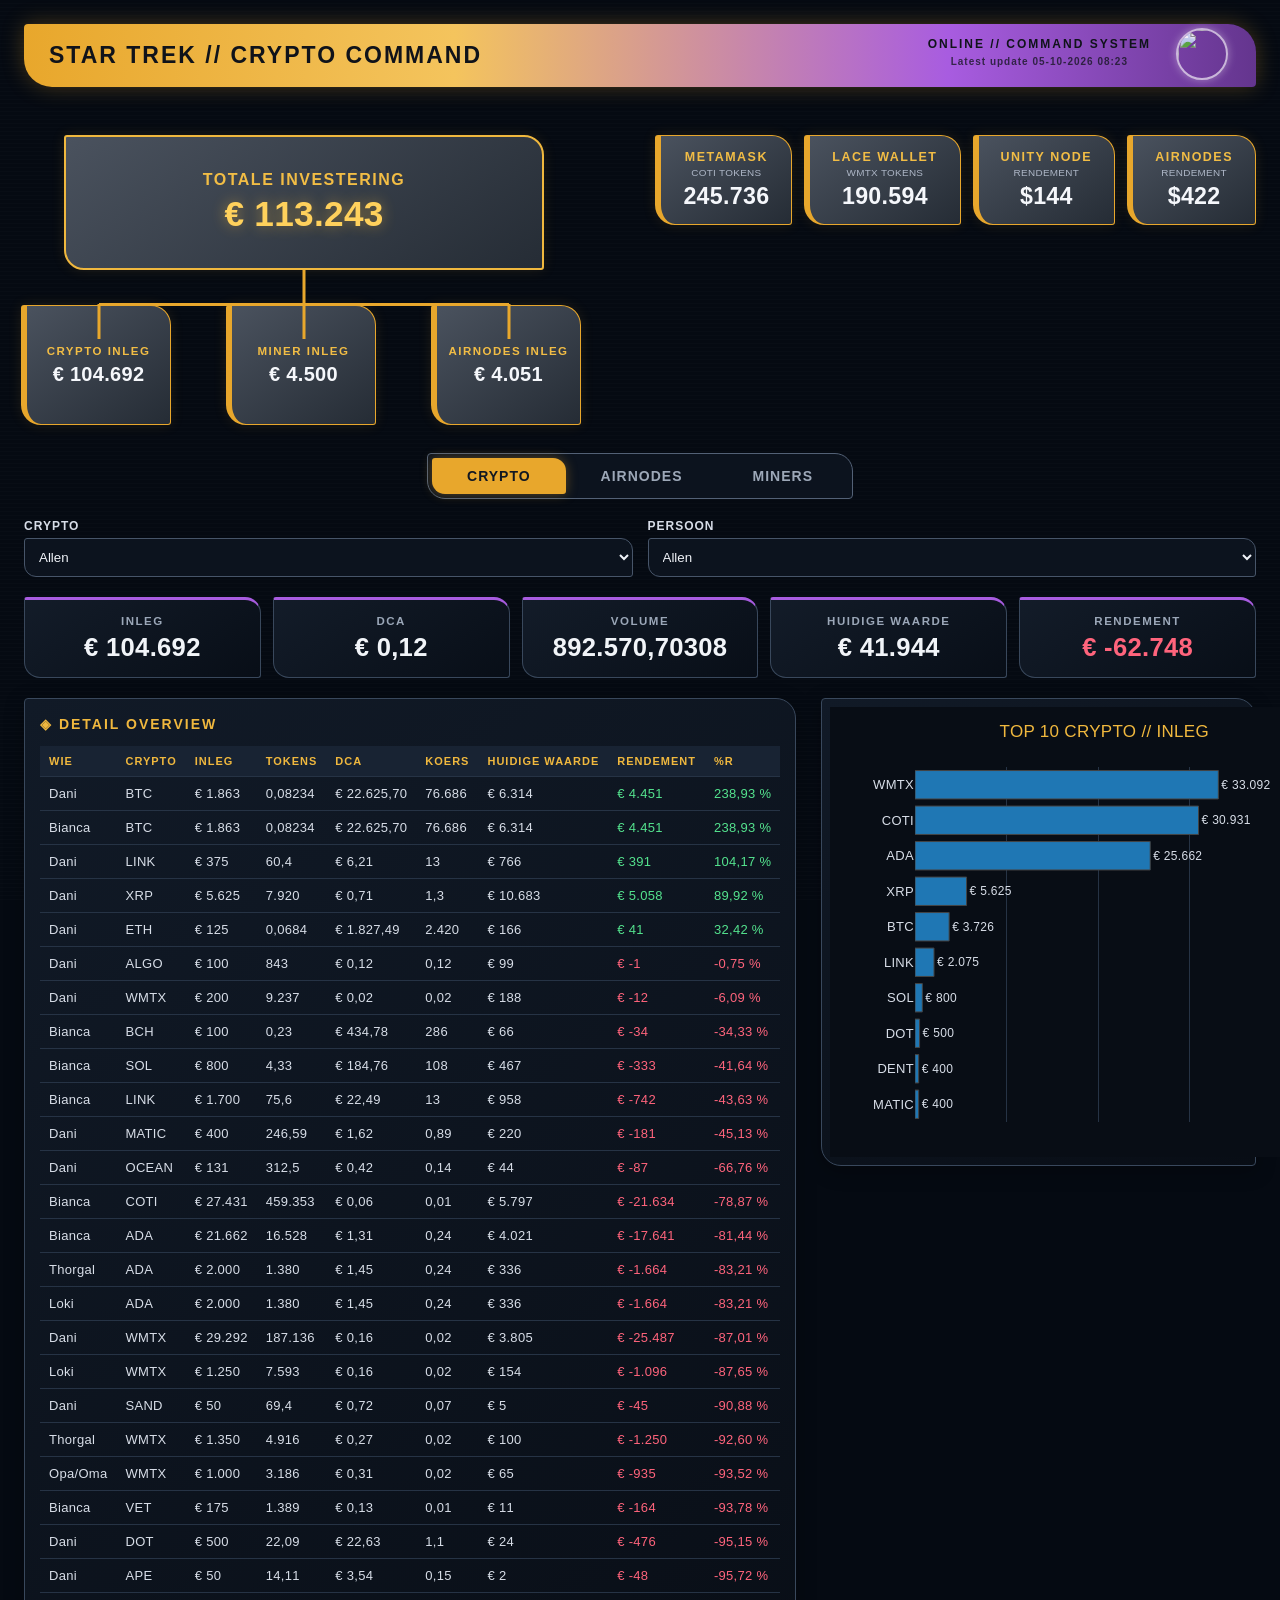
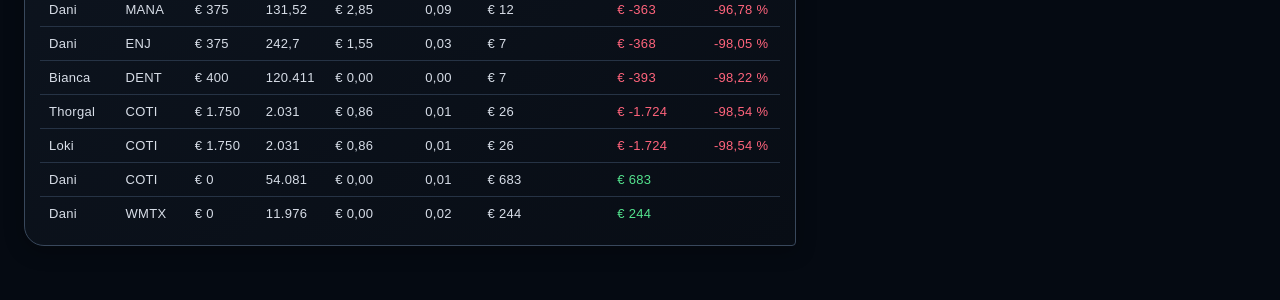
==== index.html @ c8326f6c "Dashboard automatisch bijgewerkt" ====
<!DOCTYPE html>
<html lang="nl">

<head>
<meta charset="UTF-8">
<meta name="viewport" content="width=device-width,initial-scale=1">

<title>STAR TREK // CRYPTO COMMAND</title>

<link rel="stylesheet" href="style.css">

<script src="https://cdn.plot.ly/plotly-2.35.2.min.js"></script>
</head>

<body>

<div class="header">
    <h2>STAR TREK // CRYPTO COMMAND</h2>

    <div class="header-status">
        <div class="header-online">ONLINE // COMMAND SYSTEM</div>
        <div class="header-update">
            Latest update <span id="latestUpdate"></span>
        </div>
    </div>

    <img
        class="kirk"
        src="https://media.giphy.com/media/kBfR2wWHiwNxwQPaQL/giphy.gif"
        alt=""
    >
</div>


<!-- =========================
     BOVENSTE TILES
========================= -->

<div class="top-summary">

    <div class="investment-area">

        <div class="total-investment">
            <div class="summary-tile">
                <div class="summary-title">TOTALE INVESTERING</div>
                <div class="summary-value" id="totaleInvestering">€ 0</div>
            </div>
        </div>

        <div class="investment-children">

            <div class="investment-child summary-tile">
                <div class="summary-title">CRYPTO INLEG</div>
                <div class="summary-value" id="totaleInleg">€ 0</div>
            </div>

            <div class="investment-child summary-tile">
                <div class="summary-title">MINER INLEG</div>
                <div class="summary-value" id="minerInleg">€ 0</div>
            </div>

            <div class="investment-child summary-tile">
                <div class="summary-title">AIRNODES INLEG</div>
                <div class="summary-value" id="airnodeInleg">€ 0</div>
            </div>

        </div>
    </div>


    <div class="summary-right">

        <div class="summary-tile">
            <div class="summary-title">METAMASK</div>
            <div class="summary-subtitle">coti tokens</div>
            <div class="summary-value" id="metamask">0</div>
        </div>


        <div class="summary-tile tooltip-tile">

            <div class="summary-title">LACE WALLET</div>
            <div class="summary-subtitle">wmtx tokens</div>
            <div class="summary-value" id="wmtxWallet">0</div>

            <div class="tile-tooltip">

                <div class="tooltip-row">
                    <span class="tooltip-label">WMTX gekocht</span>
                    <span class="tooltip-value" id="wmtxGekochtTooltip">0</span>
                </div>

                <div class="tooltip-row">
                    <span class="tooltip-label">WMTX staking</span>
                    <span class="tooltip-value" id="wmtxStakingTooltip">0</span>
                </div>

            </div>
        </div>


        <div class="summary-tile">
            <div class="summary-title">UNITY NODE</div>
            <div class="summary-subtitle">rendement</div>
            <div class="summary-value" id="unityNode">$0</div>
        </div>


        <div class="summary-tile">
            <div class="summary-title">AIRNODES</div>
            <div class="summary-subtitle">rendement</div>
            <div class="summary-value" id="airnodesRendement">$0</div>
        </div>

    </div>
</div>


<!-- =========================
     TOGGLE
========================= -->

<div class="toggle-container">

    <div class="toggle">

        <button
            id="toggleCrypto"
            class="active"
            onclick="weergave('crypto')"
        >
            CRYPTO
        </button>

        <button
            id="toggleAirnodes"
            onclick="weergave('airnodes')"
        >
            AIRNODES
        </button>

        <button
            id="toggleMiners"
            onclick="weergave('miners')"
        >
            MINERS
        </button>

    </div>
</div>


<!-- =========================
     FILTERS
========================= -->

<div id="cryptoFilters" class="filters">

    <div class="filter">
        <label>CRYPTO</label>
        <select id="cryptoFilter">
            <option>Allen</option>
        </select>
    </div>

    <div class="filter">
        <label>PERSOON</label>
        <select id="persoonFilter">
            <option>Allen</option>
        </select>
    </div>

</div>


<!-- =========================
     CRYPTO
========================= -->

<div id="cryptoView">

    <div class="kpis">

        <div class="kpi">
            <div class="kpi-title">INLEG</div>
            <div class="kpi-value" id="inleg">€ 0</div>
        </div>

        <div class="kpi">
            <div class="kpi-title">DCA</div>
            <div class="kpi-value" id="dca">€ 0</div>
        </div>

        <div class="kpi">
            <div class="kpi-title">VOLUME</div>
            <div class="kpi-value" id="volume">0</div>
        </div>

        <div class="kpi">
            <div class="kpi-title">HUIDIGE WAARDE</div>
            <div class="kpi-value" id="huidigeWaarde">€ 0</div>
        </div>

        <div class="kpi">
            <div class="kpi-title">RENDEMENT</div>
            <div class="kpi-value" id="rendement">€ 0</div>
        </div>

    </div>


    <div class="onderkant">

        <div class="tabel-container">

            <h3>◈ DETAIL OVERVIEW</h3>

            <table>

                <thead>
                    <tr>
                        <th>WIE</th>
                        <th>CRYPTO</th>
                        <th>INLEG</th>
                        <th>TOKENS</th>
                        <th>DCA</th>
                        <th>KOERS</th>
                        <th>HUIDIGE WAARDE</th>
                        <th>RENDEMENT</th>
                        <th>%R</th>
                    </tr>
                </thead>

                <tbody id="cryptoTabel"></tbody>

            </table>
        </div>


        <div class="grafiek-container">
            <div id="barAlleCrypto" class="chart"></div>
        </div>

    </div>
</div>


<!-- =========================
     AIRNODES
========================= -->

<div id="airnodeView" class="alternatieve-view">

    <div class="tabel-container">

        <h3>◈ AIRNODE OVERVIEW</h3>

        <table>

            <thead>
                <tr>
                    <th>WIE</th>
                    <th>CRYPTO</th>
                    <th>TYPE</th>
                    <th>INLEG</th>
                    <th>AANTAL</th>
                </tr>
            </thead>

            <tbody id="airnodeTabel"></tbody>

        </table>

    </div>
</div>


<!-- =========================
     MINERS
========================= -->

<div id="minerView" class="alternatieve-view">

    <div class="tabel-container">

        <h3>◈ MINER OVERVIEW</h3>

        <table>

            <thead>
                <tr>
                    <th>WIE</th>
                    <th>CRYPTO</th>
                    <th>INLEG</th>
                    <th>AANTAL</th>
                </tr>
            </thead>

            <tbody id="minerTabel"></tbody>

        </table>

    </div>
</div>


<!-- DATA_START -->
<script>
window.DASHBOARD_DATA={"data": [{"Wie": "Dani", "Crypto": "Miner", "Inleg": 2250.0, "Tokens": NaN, "Type": "", "Aantal": 1.0, "Koers": NaN, "Huidige waarde": NaN, "Metamask": 245736.0, "Unity node": 144.0, "Airnodes R": 422.0}, {"Wie": "Bianca", "Crypto": "Miner", "Inleg": 2250.0, "Tokens": NaN, "Type": "", "Aantal": 1.0, "Koers": NaN, "Huidige waarde": NaN, "Metamask": NaN, "Unity node": NaN, "Airnodes R": NaN}, {"Wie": "Dani", "Crypto": "Airnodes", "Inleg": 550.0, "Tokens": NaN, "Type": "Frontier Core", "Aantal": 1.0, "Koers": NaN, "Huidige waarde": NaN, "Metamask": NaN, "Unity node": NaN, "Airnodes R": NaN}, {"Wie": "Dani", "Crypto": "Airnodes", "Inleg": 839.0, "Tokens": NaN, "Type": "Frontier Core", "Aantal": 2.0, "Koers": NaN, "Huidige waarde": NaN, "Metamask": NaN, "Unity node": NaN, "Airnodes R": NaN}, {"Wie": "Dani", "Crypto": "Airnodes", "Inleg": 1124.0, "Tokens": NaN, "Type": "Embernodes", "Aantal": 10.0, "Koers": NaN, "Huidige waarde": NaN, "Metamask": NaN, "Unity node": NaN, "Airnodes R": NaN}, {"Wie": "Bianca", "Crypto": "Airnodes", "Inleg": 562.0, "Tokens": NaN, "Type": "Embernodes", "Aantal": 5.0, "Koers": NaN, "Huidige waarde": NaN, "Metamask": NaN, "Unity node": NaN, "Airnodes R": NaN}, {"Wie": "Dani", "Crypto": "Airnodes", "Inleg": 488.0, "Tokens": NaN, "Type": "Sparks", "Aantal": 5.0, "Koers": NaN, "Huidige waarde": NaN, "Metamask": NaN, "Unity node": NaN, "Airnodes R": NaN}, {"Wie": "Bianca", "Crypto": "Airnodes", "Inleg": 488.0, "Tokens": NaN, "Type": "Sparks", "Aantal": 5.0, "Koers": NaN, "Huidige waarde": NaN, "Metamask": NaN, "Unity node": NaN, "Airnodes R": NaN}, {"Wie": "Thorgal", "Crypto": "ADA", "Inleg": 2000.0, "Tokens": 1380.0, "Type": "", "Aantal": NaN, "Koers": 0.243, "Huidige waarde": 335.75, "Metamask": NaN, "Unity node": NaN, "Airnodes R": NaN}, {"Wie": "Thorgal", "Crypto": "COTI", "Inleg": 1750.0, "Tokens": 2031.0, "Type": "", "Aantal": NaN, "Koers": 0.0126, "Huidige waarde": 25.63, "Metamask": NaN, "Unity node": NaN, "Airnodes R": NaN}, {"Wie": "Thorgal", "Crypto": "WMTX", "Inleg": 1350.0, "Tokens": 4916.0, "Type": "", "Aantal": NaN, "Koers": 0.02, "Huidige waarde": 99.96, "Metamask": NaN, "Unity node": NaN, "Airnodes R": NaN}, {"Wie": "Loki", "Crypto": "ADA", "Inleg": 2000.0, "Tokens": 1380.0, "Type": "", "Aantal": NaN, "Koers": 0.243, "Huidige waarde": 335.75, "Metamask": NaN, "Unity node": NaN, "Airnodes R": NaN}, {"Wie": "Loki", "Crypto": "COTI", "Inleg": 1750.0, "Tokens": 2031.0, "Type": "", "Aantal": NaN, "Koers": 0.0126, "Huidige waarde": 25.63, "Metamask": NaN, "Unity node": NaN, "Airnodes R": NaN}, {"Wie": "Loki", "Crypto": "WMTX", "Inleg": 1250.0, "Tokens": 7593.0, "Type": "", "Aantal": NaN, "Koers": 0.02, "Huidige waarde": 154.39, "Metamask": NaN, "Unity node": NaN, "Airnodes R": NaN}, {"Wie": "Opa/Oma", "Crypto": "WMTX", "Inleg": 1000.0, "Tokens": 3186.0, "Type": "", "Aantal": NaN, "Koers": 0.02, "Huidige waarde": 64.78, "Metamask": NaN, "Unity node": NaN, "Airnodes R": NaN}, {"Wie": "Dani", "Crypto": "WMTX", "Inleg": 29292.0, "Tokens": 187136.0, "Type": "", "Aantal": NaN, "Koers": 0.02, "Huidige waarde": 3805.1, "Metamask": NaN, "Unity node": NaN, "Airnodes R": NaN}, {"Wie": "Bianca", "Crypto": "ADA", "Inleg": 21662.0, "Tokens": 16528.0, "Type": "", "Aantal": NaN, "Koers": 0.243, "Huidige waarde": 4021.25, "Metamask": NaN, "Unity node": NaN, "Airnodes R": NaN}, {"Wie": "Dani", "Crypto": "COTI", "Inleg": 0.0, "Tokens": 54081.0, "Type": "", "Aantal": NaN, "Koers": 0.0126, "Huidige waarde": 682.53, "Metamask": NaN, "Unity node": NaN, "Airnodes R": NaN}, {"Wie": "Bianca", "Crypto": "COTI", "Inleg": 27431.0, "Tokens": 459353.0, "Type": "", "Aantal": NaN, "Koers": 0.0126, "Huidige waarde": 5797.29, "Metamask": NaN, "Unity node": NaN, "Airnodes R": NaN}, {"Wie": "Dani", "Crypto": "XRP", "Inleg": 5625.0, "Tokens": 7920.0, "Type": "", "Aantal": NaN, "Koers": 1.349, "Huidige waarde": 10683.03, "Metamask": NaN, "Unity node": NaN, "Airnodes R": NaN}, {"Wie": "Dani", "Crypto": "BTC", "Inleg": 1863.0, "Tokens": 0.08234, "Type": "", "Aantal": NaN, "Koers": 76686.27, "Huidige waarde": 6314.35, "Metamask": NaN, "Unity node": NaN, "Airnodes R": NaN}, {"Wie": "Bianca", "Crypto": "BTC", "Inleg": 1863.0, "Tokens": 0.08234, "Type": "", "Aantal": NaN, "Koers": 76686.27, "Huidige waarde": 6314.35, "Metamask": NaN, "Unity node": NaN, "Airnodes R": NaN}, {"Wie": "Dani", "Crypto": "LINK", "Inleg": 375.0, "Tokens": 60.4, "Type": "", "Aantal": NaN, "Koers": 12.68, "Huidige waarde": 765.62, "Metamask": NaN, "Unity node": NaN, "Airnodes R": NaN}, {"Wie": "Bianca", "Crypto": "LINK", "Inleg": 1700.0, "Tokens": 75.6, "Type": "", "Aantal": NaN, "Koers": 12.68, "Huidige waarde": 958.29, "Metamask": NaN, "Unity node": NaN, "Airnodes R": NaN}, {"Wie": "Bianca", "Crypto": "SOL", "Inleg": 800.0, "Tokens": 4.33, "Type": "", "Aantal": NaN, "Koers": 107.83, "Huidige waarde": 466.9, "Metamask": NaN, "Unity node": NaN, "Airnodes R": NaN}, {"Wie": "Dani", "Crypto": "DOT", "Inleg": 500.0, "Tokens": 22.09, "Type": "", "Aantal": NaN, "Koers": 1.099, "Huidige waarde": 24.27, "Metamask": NaN, "Unity node": NaN, "Airnodes R": NaN}, {"Wie": "Bianca", "Crypto": "DENT", "Inleg": 400.0, "Tokens": 120411.0, "Type": "", "Aantal": NaN, "Koers": 5.906e-05, "Huidige waarde": 7.11, "Metamask": NaN, "Unity node": NaN, "Airnodes R": NaN}, {"Wie": "Dani", "Crypto": "MATIC", "Inleg": 400.0, "Tokens": 246.59, "Type": "", "Aantal": NaN, "Koers": 0.89, "Huidige waarde": 219.5, "Metamask": NaN, "Unity node": NaN, "Airnodes R": NaN}, {"Wie": "Dani", "Crypto": "ENJ", "Inleg": 375.0, "Tokens": 242.7, "Type": "", "Aantal": NaN, "Koers": 0.03, "Huidige waarde": 7.3, "Metamask": NaN, "Unity node": NaN, "Airnodes R": NaN}, {"Wie": "Dani", "Crypto": "MANA", "Inleg": 375.0, "Tokens": 131.52, "Type": "", "Aantal": NaN, "Koers": 0.0918132, "Huidige waarde": 12.0753, "Metamask": NaN, "Unity node": NaN, "Airnodes R": NaN}, {"Wie": "Dani", "Crypto": "ALGO", "Inleg": 100.0, "Tokens": 843.0, "Type": "", "Aantal": NaN, "Koers": 0.118, "Huidige waarde": 99.25, "Metamask": NaN, "Unity node": NaN, "Airnodes R": NaN}, {"Wie": "Dani", "Crypto": "OCEAN", "Inleg": 131.0, "Tokens": 312.5, "Type": "", "Aantal": NaN, "Koers": 0.139, "Huidige waarde": 43.54, "Metamask": NaN, "Unity node": NaN, "Airnodes R": NaN}, {"Wie": "Dani", "Crypto": "ETH", "Inleg": 125.0, "Tokens": 0.0684, "Type": "", "Aantal": NaN, "Koers": 2420.1, "Huidige waarde": 165.53, "Metamask": NaN, "Unity node": NaN, "Airnodes R": NaN}, {"Wie": "Dani", "Crypto": "SAND", "Inleg": 50.0, "Tokens": 69.4, "Type": "", "Aantal": NaN, "Koers": 0.066, "Huidige waarde": 4.56, "Metamask": NaN, "Unity node": NaN, "Airnodes R": NaN}, {"Wie": "Dani", "Crypto": "APE", "Inleg": 50.0, "Tokens": 14.11, "Type": "", "Aantal": NaN, "Koers": 0.151, "Huidige waarde": 2.14, "Metamask": NaN, "Unity node": NaN, "Airnodes R": NaN}, {"Wie": "Dani", "Crypto": "WMTX", "Inleg": 0.0, "Tokens": 11976.0, "Type": "", "Aantal": NaN, "Koers": 0.02, "Huidige waarde": 243.51, "Metamask": NaN, "Unity node": NaN, "Airnodes R": NaN}, {"Wie": "Bianca", "Crypto": "VET", "Inleg": 175.0, "Tokens": 1389.0, "Type": "", "Aantal": NaN, "Koers": 0.008, "Huidige waarde": 10.89, "Metamask": NaN, "Unity node": NaN, "Airnodes R": NaN}, {"Wie": "Bianca", "Crypto": "BCH", "Inleg": 100.0, "Tokens": 0.23, "Type": "", "Aantal": NaN, "Koers": 285.504, "Huidige waarde": 65.67, "Metamask": NaN, "Unity node": NaN, "Airnodes R": NaN}, {"Wie": "Dani", "Crypto": "WMTX", "Inleg": 200.0, "Tokens": 9237.0, "Type": "", "Aantal": NaN, "Koers": 0.02, "Huidige waarde": 187.82, "Metamask": NaN, "Unity node": NaN, "Airnodes R": NaN}], "kolomLNaam": "Airnodes R", "wmtxGekocht": 178618.0, "wmtxStaking": 11976.0, "wmtxTotaal": 190594.0, "latestUpdate": "05-10-2026 08:23"};
</script>
<!-- DATA_END -->

<script src="dashboard.js"></script>

</body>
</html>
---- style.css ----
*{box-sizing:border-box}

body{
margin:0;
padding:24px;
background:#050a12;
color:#e8edf5;
font-family:Arial,sans-serif;
letter-spacing:.3px;
position:relative;
overflow-x:hidden
}

body:before{
content:"";
position:fixed;
inset:0;
pointer-events:none;
background:repeating-linear-gradient(
0deg,
rgba(255,255,255,.015) 0,
rgba(255,255,255,.015) 1px,
transparent 1px,
transparent 4px
);
z-index:0
}

body:after{
content:"";
position:fixed;
left:calc(50% - 15px);
top:15px;
transform:translateX(-50%);
width:748px;
height:464px;
background:url("https://hips.hearstapps.com/pop.h-cdn.co/assets/16/26/4000x2666/gallery-1467144815-starshipenterprise.jpg") center/contain no-repeat;
opacity:.20;
pointer-events:none;
z-index:0
}

.header,
.top-summary,
.toggle-container,
.filters,
#cryptoView,
#airnodeView,
#minerView{
position:relative;
z-index:1
}


/* =========================
   HEADER
========================= */

.header{
background:linear-gradient(90deg,#e8a72c,#f4c45d 35%,#a85ce0 75%,#64358e);
color:#10131a;
padding:18px 25px;
border-radius:4px 28px 4px 28px;
margin-bottom:48px;
box-shadow:0 0 22px rgba(232,167,44,.28);
font-weight:bold;
min-height:60px;
display:flex;
align-items:center;
justify-content:space-between
}

.header h2{
margin:0;
font-size:23px;
letter-spacing:2px;
position:relative;
z-index:2
}

.header-status{
position:absolute;
right:105px;
top:13px;
text-align:center;
line-height:1.2
}

.header-online{
font-size:12px;
letter-spacing:2px;
font-weight:bold;
white-space:nowrap
}

.header-update{
font-size:10px;
letter-spacing:1px;
font-weight:bold;
margin-top:5px;
white-space:nowrap;
opacity:.75
}

.kirk{
height:52px;
width:52px;
object-fit:cover;
position:absolute;
right:28px;
top:4px;
z-index:3;
border-radius:50%;
border:2px solid rgba(255,255,255,.7);
box-shadow:0 0 9px rgba(255,255,255,.4);
opacity:.9
}


/* =========================
   BOVENSTE TILES
========================= */

.top-summary{
display:flex;
justify-content:space-between;
gap:35px;
margin-bottom:28px;
align-items:flex-start;
flex-wrap:wrap
}

.investment-area{
display:flex;
flex-direction:column;
align-items:center;
width:560px;
min-width:560px
}

.total-investment{
width:480px;
height:135px;
position:relative;
z-index:2
}

.total-investment:after{
content:"";
position:absolute;
width:3px;
height:35px;
background:#e8a72c;
left:50%;
bottom:-35px;
transform:translateX(-50%);
z-index:3
}

.investment-children{
position:relative;
display:flex;
justify-content:space-between;
width:560px;
padding-top:35px;
transform:translateX(-3px)
}

.investment-children:before{
content:"";
position:absolute;
height:3px;
background:#e8a72c;
top:33px;
left:78px;
right:72px;
z-index:1
}

.investment-child{
width:150px;
height:120px;
position:relative;
display:flex;
flex-direction:column;
justify-content:center
}

.investment-child:before{
content:"";
position:absolute;
width:3px;
height:35px;
background:#e8a72c;
left:50%;
top:-2px;
transform:translateX(-50%);
z-index:2
}

.summary-right{
display:flex;
gap:12px;
flex-wrap:wrap;
justify-content:flex-end;
flex:1;
min-width:420px
}

.summary-tile{
background:linear-gradient(145deg,#4a525e,#252c35);
border:1px solid #e8a72c;
border-left:6px solid #e8a72c;
border-radius:3px 20px 3px 20px;
padding:14px 22px;
text-align:center;
box-shadow:0 0 14px rgba(232,167,44,.12)
}

.total-investment .summary-tile{
width:100%;
height:100%;
display:flex;
flex-direction:column;
justify-content:center;
align-items:center;
background:linear-gradient(145deg,#4a525e,#252c35);
border:2px solid #f0b83e
}

.investment-child.summary-tile{
padding:12px 10px
}

.summary-title{
font-size:.78em;
color:#f2bd45;
font-weight:bold;
letter-spacing:1.5px
}

.summary-subtitle{
font-size:.62em;
color:#aeb7c7;
margin-top:3px;
text-transform:uppercase
}

.summary-value{
font-size:1.45em;
font-weight:bold;
margin-top:5px;
color:#f5f7fb
}

.total-investment .summary-title{
font-size:1em
}

.total-investment .summary-value{
font-size:2.2em;
color:#ffd15c;
text-shadow:0 0 14px rgba(255,190,50,.45)
}

.investment-child .summary-title{
font-size:.72em
}

.investment-child .summary-value{
font-size:1.25em;
margin-top:6px
}


/* =========================
   LACE WALLET TOOLTIP
========================= */

.tooltip-tile{
position:relative;
cursor:default
}

.tile-tooltip{
position:absolute;
left:50%;
bottom:calc(100% + 10px);
transform:translateX(-50%) translateY(5px);
background:#0c131e;
border:1px solid #e8a72c;
border-radius:4px 12px 4px 12px;
padding:10px 13px;
min-width:190px;
opacity:0;
visibility:hidden;
transition:.15s ease;
pointer-events:none;
z-index:50;
box-shadow:0 5px 18px rgba(0,0,0,.45);
text-align:left
}

.tooltip-tile:hover .tile-tooltip{
opacity:1;
visibility:visible;
transform:translateX(-50%) translateY(0)
}

.tooltip-row{
display:flex;
justify-content:space-between;
gap:18px;
font-size:11px;
line-height:1.8;
white-space:nowrap
}

.tooltip-label{
color:#b8c1cf
}

.tooltip-value{
color:#f4c45d;
font-weight:bold
}


/* =========================
   TOGGLE
========================= */

.toggle-container{
display:flex;
justify-content:center;
margin-bottom:20px
}

.toggle{
display:flex;
background:#0c131e;
border:1px solid #536176;
padding:4px;
border-radius:4px 18px 4px 18px
}

.toggle button{
border:0;
background:transparent;
color:#9da8b8;
padding:10px 35px;
border-radius:3px 13px 3px 13px;
font-weight:bold;
cursor:pointer;
font-size:14px;
letter-spacing:1px
}

.toggle button.active{
background:#e8a72c;
color:#111722;
box-shadow:0 0 12px rgba(232,167,44,.35)
}


/* =========================
   FILTERS
========================= */

.filters{
display:flex;
gap:15px;
margin-bottom:20px
}

.filter{
flex:1
}

label{
display:block;
font-weight:bold;
margin-bottom:5px;
color:#d7dde8;
font-size:12px;
letter-spacing:1px
}

select{
width:100%;
padding:10px;
border:1px solid #475569;
border-radius:3px 12px 3px 12px;
background:#0c131e;
color:#f0f3f8
}


/* =========================
   KPI
========================= */

.kpis{
display:flex;
gap:12px;
margin-bottom:20px
}

.kpi{
flex:1;
background:linear-gradient(145deg,#131c29,#080e17);
border:1px solid #39485c;
border-top:3px solid #a85ce0;
border-radius:3px 16px 3px 16px;
padding:15px;
text-align:center
}

.kpi-title{
font-size:.72em;
color:#9ba7b8;
font-weight:bold;
letter-spacing:1.5px
}

.kpi-value{
font-size:1.6em;
font-weight:bold;
margin-top:6px;
color:#f1f4f8
}

.kpi-positief,
.rendement-positief{
color:#54e38e!important
}

.kpi-negatief,
.rendement-negatief{
color:#ff647c!important
}


/* =========================
   TABEL + GRAFIEK
========================= */

.onderkant{
display:grid;
grid-template-columns:1fr 1fr;
gap:25px;
align-items:start;
margin-bottom:30px
}

.tabel-container,
.grafiek-container{
background:linear-gradient(145deg,#111a27,#080d15);
border:1px solid #39485c;
border-radius:4px 20px 4px 20px;
padding:15px;
box-shadow:0 5px 20px rgba(0,0,0,.3)
}

.grafiek-container{
padding:8px
}

.tabel-container h3{
color:#f0b83e;
font-size:14px;
letter-spacing:2px;
margin-top:2px
}

.chart{
width:100%;
height:450px
}

table{
width:100%;
border-collapse:collapse
}

th,
td{
padding:9px;
border-bottom:1px solid #263345;
text-align:left;
white-space:nowrap
}

th{
background:#182333;
color:#f0b83e;
font-size:11px;
letter-spacing:1px
}

td{
color:#d8dee8;
font-size:13px
}

tbody tr:hover{
background:#182333
}

tbody tr:last-child td{
border-bottom:none
}

.alternatieve-view{
display:none
}


/* =========================
   RESPONSIVE
========================= */

@media(max-width:1100px){

.top-summary{
justify-content:center
}

.investment-area{
width:100%;
min-width:0
}

.summary-right{
justify-content:center;
min-width:0;
width:100%
}

}

@media(max-width:900px){

.filters,
.kpis{
flex-direction:column
}

.onderkant{
grid-template-columns:1fr
}

.toggle button{
padding:10px 20px
}

.investment-area{
width:100%
}

.total-investment{
width:min(480px,100%)
}

.investment-children{
width:100%;
max-width:560px
}

.investment-child{
width:30%;
height:110px
}

.investment-children:before{
left:15%;
right:15%
}

}
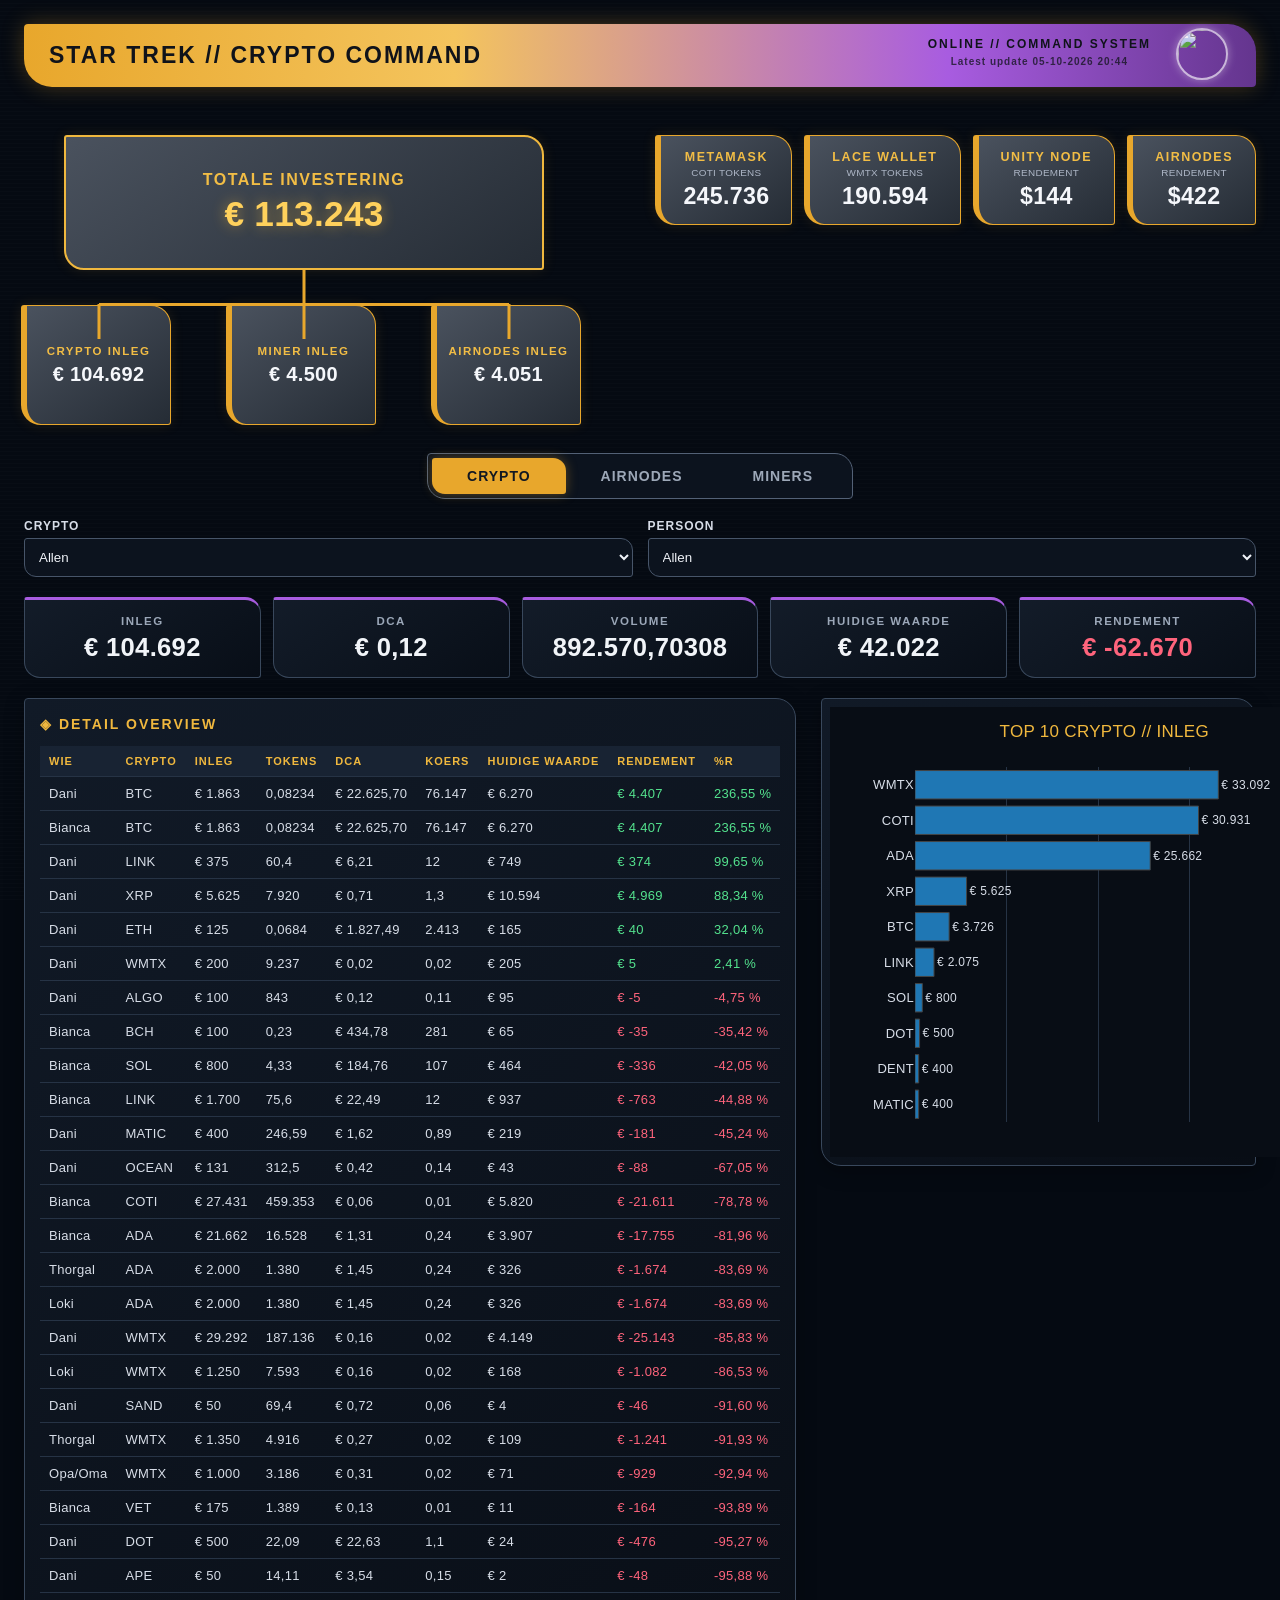
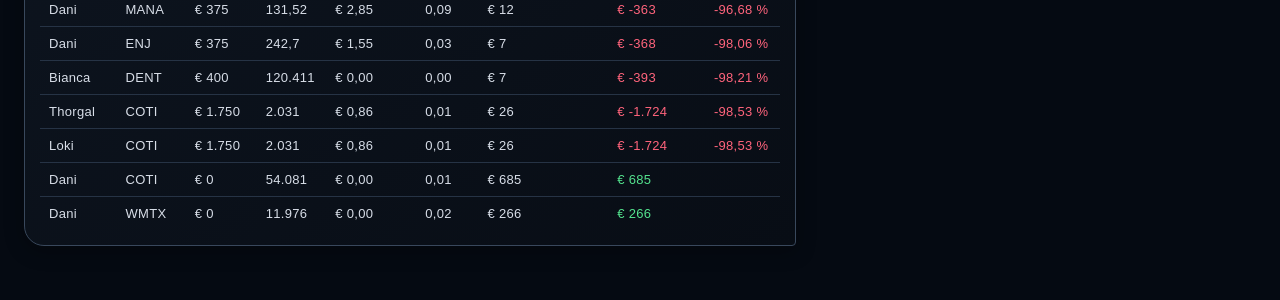
==== commit d33bf45f: "Dashboard automatisch bijgewerkt" ====
--- a/index.html
+++ b/index.html
@@ -306,7 +306,7 @@
 
 <!-- DATA_START -->
 <script>
-window.DASHBOARD_DATA={"data": [{"Wie": "Dani", "Crypto": "Miner", "Inleg": 2250.0, "Tokens": NaN, "Type": "", "Aantal": 1.0, "Koers": NaN, "Huidige waarde": NaN, "Metamask": 245736.0, "Unity node": 144.0, "Airnodes R": 422.0}, {"Wie": "Bianca", "Crypto": "Miner", "Inleg": 2250.0, "Tokens": NaN, "Type": "", "Aantal": 1.0, "Koers": NaN, "Huidige waarde": NaN, "Metamask": NaN, "Unity node": NaN, "Airnodes R": NaN}, {"Wie": "Dani", "Crypto": "Airnodes", "Inleg": 550.0, "Tokens": NaN, "Type": "Frontier Core", "Aantal": 1.0, "Koers": NaN, "Huidige waarde": NaN, "Metamask": NaN, "Unity node": NaN, "Airnodes R": NaN}, {"Wie": "Dani", "Crypto": "Airnodes", "Inleg": 839.0, "Tokens": NaN, "Type": "Frontier Core", "Aantal": 2.0, "Koers": NaN, "Huidige waarde": NaN, "Metamask": NaN, "Unity node": NaN, "Airnodes R": NaN}, {"Wie": "Dani", "Crypto": "Airnodes", "Inleg": 1124.0, "Tokens": NaN, "Type": "Embernodes", "Aantal": 10.0, "Koers": NaN, "Huidige waarde": NaN, "Metamask": NaN, "Unity node": NaN, "Airnodes R": NaN}, {"Wie": "Bianca", "Crypto": "Airnodes", "Inleg": 562.0, "Tokens": NaN, "Type": "Embernodes", "Aantal": 5.0, "Koers": NaN, "Huidige waarde": NaN, "Metamask": NaN, "Unity node": NaN, "Airnodes R": NaN}, {"Wie": "Dani", "Crypto": "Airnodes", "Inleg": 488.0, "Tokens": NaN, "Type": "Sparks", "Aantal": 5.0, "Koers": NaN, "Huidige waarde": NaN, "Metamask": NaN, "Unity node": NaN, "Airnodes R": NaN}, {"Wie": "Bianca", "Crypto": "Airnodes", "Inleg": 488.0, "Tokens": NaN, "Type": "Sparks", "Aantal": 5.0, "Koers": NaN, "Huidige waarde": NaN, "Metamask": NaN, "Unity node": NaN, "Airnodes R": NaN}, {"Wie": "Thorgal", "Crypto": "ADA", "Inleg": 2000.0, "Tokens": 1380.0, "Type": "", "Aantal": NaN, "Koers": 0.243, "Huidige waarde": 335.75, "Metamask": NaN, "Unity node": NaN, "Airnodes R": NaN}, {"Wie": "Thorgal", "Crypto": "COTI", "Inleg": 1750.0, "Tokens": 2031.0, "Type": "", "Aantal": NaN, "Koers": 0.0126, "Huidige waarde": 25.63, "Metamask": NaN, "Unity node": NaN, "Airnodes R": NaN}, {"Wie": "Thorgal", "Crypto": "WMTX", "Inleg": 1350.0, "Tokens": 4916.0, "Type": "", "Aantal": NaN, "Koers": 0.02, "Huidige waarde": 99.96, "Metamask": NaN, "Unity node": NaN, "Airnodes R": NaN}, {"Wie": "Loki", "Crypto": "ADA", "Inleg": 2000.0, "Tokens": 1380.0, "Type": "", "Aantal": NaN, "Koers": 0.243, "Huidige waarde": 335.75, "Metamask": NaN, "Unity node": NaN, "Airnodes R": NaN}, {"Wie": "Loki", "Crypto": "COTI", "Inleg": 1750.0, "Tokens": 2031.0, "Type": "", "Aantal": NaN, "Koers": 0.0126, "Huidige waarde": 25.63, "Metamask": NaN, "Unity node": NaN, "Airnodes R": NaN}, {"Wie": "Loki", "Crypto": "WMTX", "Inleg": 1250.0, "Tokens": 7593.0, "Type": "", "Aantal": NaN, "Koers": 0.02, "Huidige waarde": 154.39, "Metamask": NaN, "Unity node": NaN, "Airnodes R": NaN}, {"Wie": "Opa/Oma", "Crypto": "WMTX", "Inleg": 1000.0, "Tokens": 3186.0, "Type": "", "Aantal": NaN, "Koers": 0.02, "Huidige waarde": 64.78, "Metamask": NaN, "Unity node": NaN, "Airnodes R": NaN}, {"Wie": "Dani", "Crypto": "WMTX", "Inleg": 29292.0, "Tokens": 187136.0, "Type": "", "Aantal": NaN, "Koers": 0.02, "Huidige waarde": 3805.1, "Metamask": NaN, "Unity node": NaN, "Airnodes R": NaN}, {"Wie": "Bianca", "Crypto": "ADA", "Inleg": 21662.0, "Tokens": 16528.0, "Type": "", "Aantal": NaN, "Koers": 0.243, "Huidige waarde": 4021.25, "Metamask": NaN, "Unity node": NaN, "Airnodes R": NaN}, {"Wie": "Dani", "Crypto": "COTI", "Inleg": 0.0, "Tokens": 54081.0, "Type": "", "Aantal": NaN, "Koers": 0.0126, "Huidige waarde": 682.53, "Metamask": NaN, "Unity node": NaN, "Airnodes R": NaN}, {"Wie": "Bianca", "Crypto": "COTI", "Inleg": 27431.0, "Tokens": 459353.0, "Type": "", "Aantal": NaN, "Koers": 0.0126, "Huidige waarde": 5797.29, "Metamask": NaN, "Unity node": NaN, "Airnodes R": NaN}, {"Wie": "Dani", "Crypto": "XRP", "Inleg": 5625.0, "Tokens": 7920.0, "Type": "", "Aantal": NaN, "Koers": 1.349, "Huidige waarde": 10683.03, "Metamask": NaN, "Unity node": NaN, "Airnodes R": NaN}, {"Wie": "Dani", "Crypto": "BTC", "Inleg": 1863.0, "Tokens": 0.08234, "Type": "", "Aantal": NaN, "Koers": 76686.27, "Huidige waarde": 6314.35, "Metamask": NaN, "Unity node": NaN, "Airnodes R": NaN}, {"Wie": "Bianca", "Crypto": "BTC", "Inleg": 1863.0, "Tokens": 0.08234, "Type": "", "Aantal": NaN, "Koers": 76686.27, "Huidige waarde": 6314.35, "Metamask": NaN, "Unity node": NaN, "Airnodes R": NaN}, {"Wie": "Dani", "Crypto": "LINK", "Inleg": 375.0, "Tokens": 60.4, "Type": "", "Aantal": NaN, "Koers": 12.68, "Huidige waarde": 765.62, "Metamask": NaN, "Unity node": NaN, "Airnodes R": NaN}, {"Wie": "Bianca", "Crypto": "LINK", "Inleg": 1700.0, "Tokens": 75.6, "Type": "", "Aantal": NaN, "Koers": 12.68, "Huidige waarde": 958.29, "Metamask": NaN, "Unity node": NaN, "Airnodes R": NaN}, {"Wie": "Bianca", "Crypto": "SOL", "Inleg": 800.0, "Tokens": 4.33, "Type": "", "Aantal": NaN, "Koers": 107.83, "Huidige waarde": 466.9, "Metamask": NaN, "Unity node": NaN, "Airnodes R": NaN}, {"Wie": "Dani", "Crypto": "DOT", "Inleg": 500.0, "Tokens": 22.09, "Type": "", "Aantal": NaN, "Koers": 1.099, "Huidige waarde": 24.27, "Metamask": NaN, "Unity node": NaN, "Airnodes R": NaN}, {"Wie": "Bianca", "Crypto": "DENT", "Inleg": 400.0, "Tokens": 120411.0, "Type": "", "Aantal": NaN, "Koers": 5.906e-05, "Huidige waarde": 7.11, "Metamask": NaN, "Unity node": NaN, "Airnodes R": NaN}, {"Wie": "Dani", "Crypto": "MATIC", "Inleg": 400.0, "Tokens": 246.59, "Type": "", "Aantal": NaN, "Koers": 0.89, "Huidige waarde": 219.5, "Metamask": NaN, "Unity node": NaN, "Airnodes R": NaN}, {"Wie": "Dani", "Crypto": "ENJ", "Inleg": 375.0, "Tokens": 242.7, "Type": "", "Aantal": NaN, "Koers": 0.03, "Huidige waarde": 7.3, "Metamask": NaN, "Unity node": NaN, "Airnodes R": NaN}, {"Wie": "Dani", "Crypto": "MANA", "Inleg": 375.0, "Tokens": 131.52, "Type": "", "Aantal": NaN, "Koers": 0.0918132, "Huidige waarde": 12.0753, "Metamask": NaN, "Unity node": NaN, "Airnodes R": NaN}, {"Wie": "Dani", "Crypto": "ALGO", "Inleg": 100.0, "Tokens": 843.0, "Type": "", "Aantal": NaN, "Koers": 0.118, "Huidige waarde": 99.25, "Metamask": NaN, "Unity node": NaN, "Airnodes R": NaN}, {"Wie": "Dani", "Crypto": "OCEAN", "Inleg": 131.0, "Tokens": 312.5, "Type": "", "Aantal": NaN, "Koers": 0.139, "Huidige waarde": 43.54, "Metamask": NaN, "Unity node": NaN, "Airnodes R": NaN}, {"Wie": "Dani", "Crypto": "ETH", "Inleg": 125.0, "Tokens": 0.0684, "Type": "", "Aantal": NaN, "Koers": 2420.1, "Huidige waarde": 165.53, "Metamask": NaN, "Unity node": NaN, "Airnodes R": NaN}, {"Wie": "Dani", "Crypto": "SAND", "Inleg": 50.0, "Tokens": 69.4, "Type": "", "Aantal": NaN, "Koers": 0.066, "Huidige waarde": 4.56, "Metamask": NaN, "Unity node": NaN, "Airnodes R": NaN}, {"Wie": "Dani", "Crypto": "APE", "Inleg": 50.0, "Tokens": 14.11, "Type": "", "Aantal": NaN, "Koers": 0.151, "Huidige waarde": 2.14, "Metamask": NaN, "Unity node": NaN, "Airnodes R": NaN}, {"Wie": "Dani", "Crypto": "WMTX", "Inleg": 0.0, "Tokens": 11976.0, "Type": "", "Aantal": NaN, "Koers": 0.02, "Huidige waarde": 243.51, "Metamask": NaN, "Unity node": NaN, "Airnodes R": NaN}, {"Wie": "Bianca", "Crypto": "VET", "Inleg": 175.0, "Tokens": 1389.0, "Type": "", "Aantal": NaN, "Koers": 0.008, "Huidige waarde": 10.89, "Metamask": NaN, "Unity node": NaN, "Airnodes R": NaN}, {"Wie": "Bianca", "Crypto": "BCH", "Inleg": 100.0, "Tokens": 0.23, "Type": "", "Aantal": NaN, "Koers": 285.504, "Huidige waarde": 65.67, "Metamask": NaN, "Unity node": NaN, "Airnodes R": NaN}, {"Wie": "Dani", "Crypto": "WMTX", "Inleg": 200.0, "Tokens": 9237.0, "Type": "", "Aantal": NaN, "Koers": 0.02, "Huidige waarde": 187.82, "Metamask": NaN, "Unity node": NaN, "Airnodes R": NaN}], "kolomLNaam": "Airnodes R", "wmtxGekocht": 178618.0, "wmtxStaking": 11976.0, "wmtxTotaal": 190594.0, "latestUpdate": "05-10-2026 08:23"};
+window.DASHBOARD_DATA={"data": [{"Wie": "Dani", "Crypto": "Miner", "Inleg": 2250.0, "Tokens": NaN, "Type": "", "Aantal": 1.0, "Koers": NaN, "Huidige waarde": NaN, "Metamask": 245736.0, "Unity node": 144.0, "Airnodes R": 422.0}, {"Wie": "Bianca", "Crypto": "Miner", "Inleg": 2250.0, "Tokens": NaN, "Type": "", "Aantal": 1.0, "Koers": NaN, "Huidige waarde": NaN, "Metamask": NaN, "Unity node": NaN, "Airnodes R": NaN}, {"Wie": "Dani", "Crypto": "Airnodes", "Inleg": 550.0, "Tokens": NaN, "Type": "Frontier Core", "Aantal": 1.0, "Koers": NaN, "Huidige waarde": NaN, "Metamask": NaN, "Unity node": NaN, "Airnodes R": NaN}, {"Wie": "Dani", "Crypto": "Airnodes", "Inleg": 839.0, "Tokens": NaN, "Type": "Frontier Core", "Aantal": 2.0, "Koers": NaN, "Huidige waarde": NaN, "Metamask": NaN, "Unity node": NaN, "Airnodes R": NaN}, {"Wie": "Dani", "Crypto": "Airnodes", "Inleg": 1124.0, "Tokens": NaN, "Type": "Embernodes", "Aantal": 10.0, "Koers": NaN, "Huidige waarde": NaN, "Metamask": NaN, "Unity node": NaN, "Airnodes R": NaN}, {"Wie": "Bianca", "Crypto": "Airnodes", "Inleg": 562.0, "Tokens": NaN, "Type": "Embernodes", "Aantal": 5.0, "Koers": NaN, "Huidige waarde": NaN, "Metamask": NaN, "Unity node": NaN, "Airnodes R": NaN}, {"Wie": "Dani", "Crypto": "Airnodes", "Inleg": 488.0, "Tokens": NaN, "Type": "Sparks", "Aantal": 5.0, "Koers": NaN, "Huidige waarde": NaN, "Metamask": NaN, "Unity node": NaN, "Airnodes R": NaN}, {"Wie": "Bianca", "Crypto": "Airnodes", "Inleg": 488.0, "Tokens": NaN, "Type": "Sparks", "Aantal": 5.0, "Koers": NaN, "Huidige waarde": NaN, "Metamask": NaN, "Unity node": NaN, "Airnodes R": NaN}, {"Wie": "Thorgal", "Crypto": "ADA", "Inleg": 2000.0, "Tokens": 1380.0, "Type": "", "Aantal": NaN, "Koers": 0.236, "Huidige waarde": 326.23, "Metamask": NaN, "Unity node": NaN, "Airnodes R": NaN}, {"Wie": "Thorgal", "Crypto": "COTI", "Inleg": 1750.0, "Tokens": 2031.0, "Type": "", "Aantal": NaN, "Koers": 0.0127, "Huidige waarde": 25.73, "Metamask": NaN, "Unity node": NaN, "Airnodes R": NaN}, {"Wie": "Thorgal", "Crypto": "WMTX", "Inleg": 1350.0, "Tokens": 4916.0, "Type": "", "Aantal": NaN, "Koers": 0.022, "Huidige waarde": 109.0, "Metamask": NaN, "Unity node": NaN, "Airnodes R": NaN}, {"Wie": "Loki", "Crypto": "ADA", "Inleg": 2000.0, "Tokens": 1380.0, "Type": "", "Aantal": NaN, "Koers": 0.236, "Huidige waarde": 326.23, "Metamask": NaN, "Unity node": NaN, "Airnodes R": NaN}, {"Wie": "Loki", "Crypto": "COTI", "Inleg": 1750.0, "Tokens": 2031.0, "Type": "", "Aantal": NaN, "Koers": 0.0127, "Huidige waarde": 25.73, "Metamask": NaN, "Unity node": NaN, "Airnodes R": NaN}, {"Wie": "Loki", "Crypto": "WMTX", "Inleg": 1250.0, "Tokens": 7593.0, "Type": "", "Aantal": NaN, "Koers": 0.022, "Huidige waarde": 168.36, "Metamask": NaN, "Unity node": NaN, "Airnodes R": NaN}, {"Wie": "Opa/Oma", "Crypto": "WMTX", "Inleg": 1000.0, "Tokens": 3186.0, "Type": "", "Aantal": NaN, "Koers": 0.022, "Huidige waarde": 70.64, "Metamask": NaN, "Unity node": NaN, "Airnodes R": NaN}, {"Wie": "Dani", "Crypto": "WMTX", "Inleg": 29292.0, "Tokens": 187136.0, "Type": "", "Aantal": NaN, "Koers": 0.022, "Huidige waarde": 4149.42, "Metamask": NaN, "Unity node": NaN, "Airnodes R": NaN}, {"Wie": "Bianca", "Crypto": "ADA", "Inleg": 21662.0, "Tokens": 16528.0, "Type": "", "Aantal": NaN, "Koers": 0.236, "Huidige waarde": 3907.19, "Metamask": NaN, "Unity node": NaN, "Airnodes R": NaN}, {"Wie": "Dani", "Crypto": "COTI", "Inleg": 0.0, "Tokens": 54081.0, "Type": "", "Aantal": NaN, "Koers": 0.0127, "Huidige waarde": 685.17, "Metamask": NaN, "Unity node": NaN, "Airnodes R": NaN}, {"Wie": "Bianca", "Crypto": "COTI", "Inleg": 27431.0, "Tokens": 459353.0, "Type": "", "Aantal": NaN, "Koers": 0.0127, "Huidige waarde": 5819.7, "Metamask": NaN, "Unity node": NaN, "Airnodes R": NaN}, {"Wie": "Dani", "Crypto": "XRP", "Inleg": 5625.0, "Tokens": 7920.0, "Type": "", "Aantal": NaN, "Koers": 1.338, "Huidige waarde": 10594.35, "Metamask": NaN, "Unity node": NaN, "Airnodes R": NaN}, {"Wie": "Dani", "Crypto": "BTC", "Inleg": 1863.0, "Tokens": 0.08234, "Type": "", "Aantal": NaN, "Koers": 76147.31, "Huidige waarde": 6269.97, "Metamask": NaN, "Unity node": NaN, "Airnodes R": NaN}, {"Wie": "Bianca", "Crypto": "BTC", "Inleg": 1863.0, "Tokens": 0.08234, "Type": "", "Aantal": NaN, "Koers": 76147.31, "Huidige waarde": 6269.97, "Metamask": NaN, "Unity node": NaN, "Airnodes R": NaN}, {"Wie": "Dani", "Crypto": "LINK", "Inleg": 375.0, "Tokens": 60.4, "Type": "", "Aantal": NaN, "Koers": 12.4, "Huidige waarde": 748.7, "Metamask": NaN, "Unity node": NaN, "Airnodes R": NaN}, {"Wie": "Bianca", "Crypto": "LINK", "Inleg": 1700.0, "Tokens": 75.6, "Type": "", "Aantal": NaN, "Koers": 12.4, "Huidige waarde": 937.12, "Metamask": NaN, "Unity node": NaN, "Airnodes R": NaN}, {"Wie": "Bianca", "Crypto": "SOL", "Inleg": 800.0, "Tokens": 4.33, "Type": "", "Aantal": NaN, "Koers": 107.07, "Huidige waarde": 463.6, "Metamask": NaN, "Unity node": NaN, "Airnodes R": NaN}, {"Wie": "Dani", "Crypto": "DOT", "Inleg": 500.0, "Tokens": 22.09, "Type": "", "Aantal": NaN, "Koers": 1.07, "Huidige waarde": 23.64, "Metamask": NaN, "Unity node": NaN, "Airnodes R": NaN}, {"Wie": "Bianca", "Crypto": "DENT", "Inleg": 400.0, "Tokens": 120411.0, "Type": "", "Aantal": NaN, "Koers": 5.938e-05, "Huidige waarde": 7.15, "Metamask": NaN, "Unity node": NaN, "Airnodes R": NaN}, {"Wie": "Dani", "Crypto": "MATIC", "Inleg": 400.0, "Tokens": 246.59, "Type": "", "Aantal": NaN, "Koers": 0.888, "Huidige waarde": 219.05, "Metamask": NaN, "Unity node": NaN, "Airnodes R": NaN}, {"Wie": "Dani", "Crypto": "ENJ", "Inleg": 375.0, "Tokens": 242.7, "Type": "", "Aantal": NaN, "Koers": 0.03, "Huidige waarde": 7.27, "Metamask": NaN, "Unity node": NaN, "Airnodes R": NaN}, {"Wie": "Dani", "Crypto": "MANA", "Inleg": 375.0, "Tokens": 131.52, "Type": "", "Aantal": NaN, "Koers": 0.0947356, "Huidige waarde": 12.4596, "Metamask": NaN, "Unity node": NaN, "Airnodes R": NaN}, {"Wie": "Dani", "Crypto": "ALGO", "Inleg": 100.0, "Tokens": 843.0, "Type": "", "Aantal": NaN, "Koers": 0.113, "Huidige waarde": 95.25, "Metamask": NaN, "Unity node": NaN, "Airnodes R": NaN}, {"Wie": "Dani", "Crypto": "OCEAN", "Inleg": 131.0, "Tokens": 312.5, "Type": "", "Aantal": NaN, "Koers": 0.138, "Huidige waarde": 43.16, "Metamask": NaN, "Unity node": NaN, "Airnodes R": NaN}, {"Wie": "Dani", "Crypto": "ETH", "Inleg": 125.0, "Tokens": 0.0684, "Type": "", "Aantal": NaN, "Koers": 2412.9, "Huidige waarde": 165.05, "Metamask": NaN, "Unity node": NaN, "Airnodes R": NaN}, {"Wie": "Dani", "Crypto": "SAND", "Inleg": 50.0, "Tokens": 69.4, "Type": "", "Aantal": NaN, "Koers": 0.06, "Huidige waarde": 4.2, "Metamask": NaN, "Unity node": NaN, "Airnodes R": NaN}, {"Wie": "Dani", "Crypto": "APE", "Inleg": 50.0, "Tokens": 14.11, "Type": "", "Aantal": NaN, "Koers": 0.146, "Huidige waarde": 2.06, "Metamask": NaN, "Unity node": NaN, "Airnodes R": NaN}, {"Wie": "Dani", "Crypto": "WMTX", "Inleg": 0.0, "Tokens": 11976.0, "Type": "", "Aantal": NaN, "Koers": 0.022, "Huidige waarde": 265.55, "Metamask": NaN, "Unity node": NaN, "Airnodes R": NaN}, {"Wie": "Bianca", "Crypto": "VET", "Inleg": 175.0, "Tokens": 1389.0, "Type": "", "Aantal": NaN, "Koers": 0.008, "Huidige waarde": 10.7, "Metamask": NaN, "Unity node": NaN, "Airnodes R": NaN}, {"Wie": "Bianca", "Crypto": "BCH", "Inleg": 100.0, "Tokens": 0.23, "Type": "", "Aantal": NaN, "Koers": 280.786, "Huidige waarde": 64.58, "Metamask": NaN, "Unity node": NaN, "Airnodes R": NaN}, {"Wie": "Dani", "Crypto": "WMTX", "Inleg": 200.0, "Tokens": 9237.0, "Type": "", "Aantal": NaN, "Koers": 0.022, "Huidige waarde": 204.81, "Metamask": NaN, "Unity node": NaN, "Airnodes R": NaN}], "kolomLNaam": "Airnodes R", "wmtxGekocht": 178618.0, "wmtxStaking": 11976.0, "wmtxTotaal": 190594.0, "latestUpdate": "05-10-2026 20:44"};
 </script>
 <!-- DATA_END -->
 
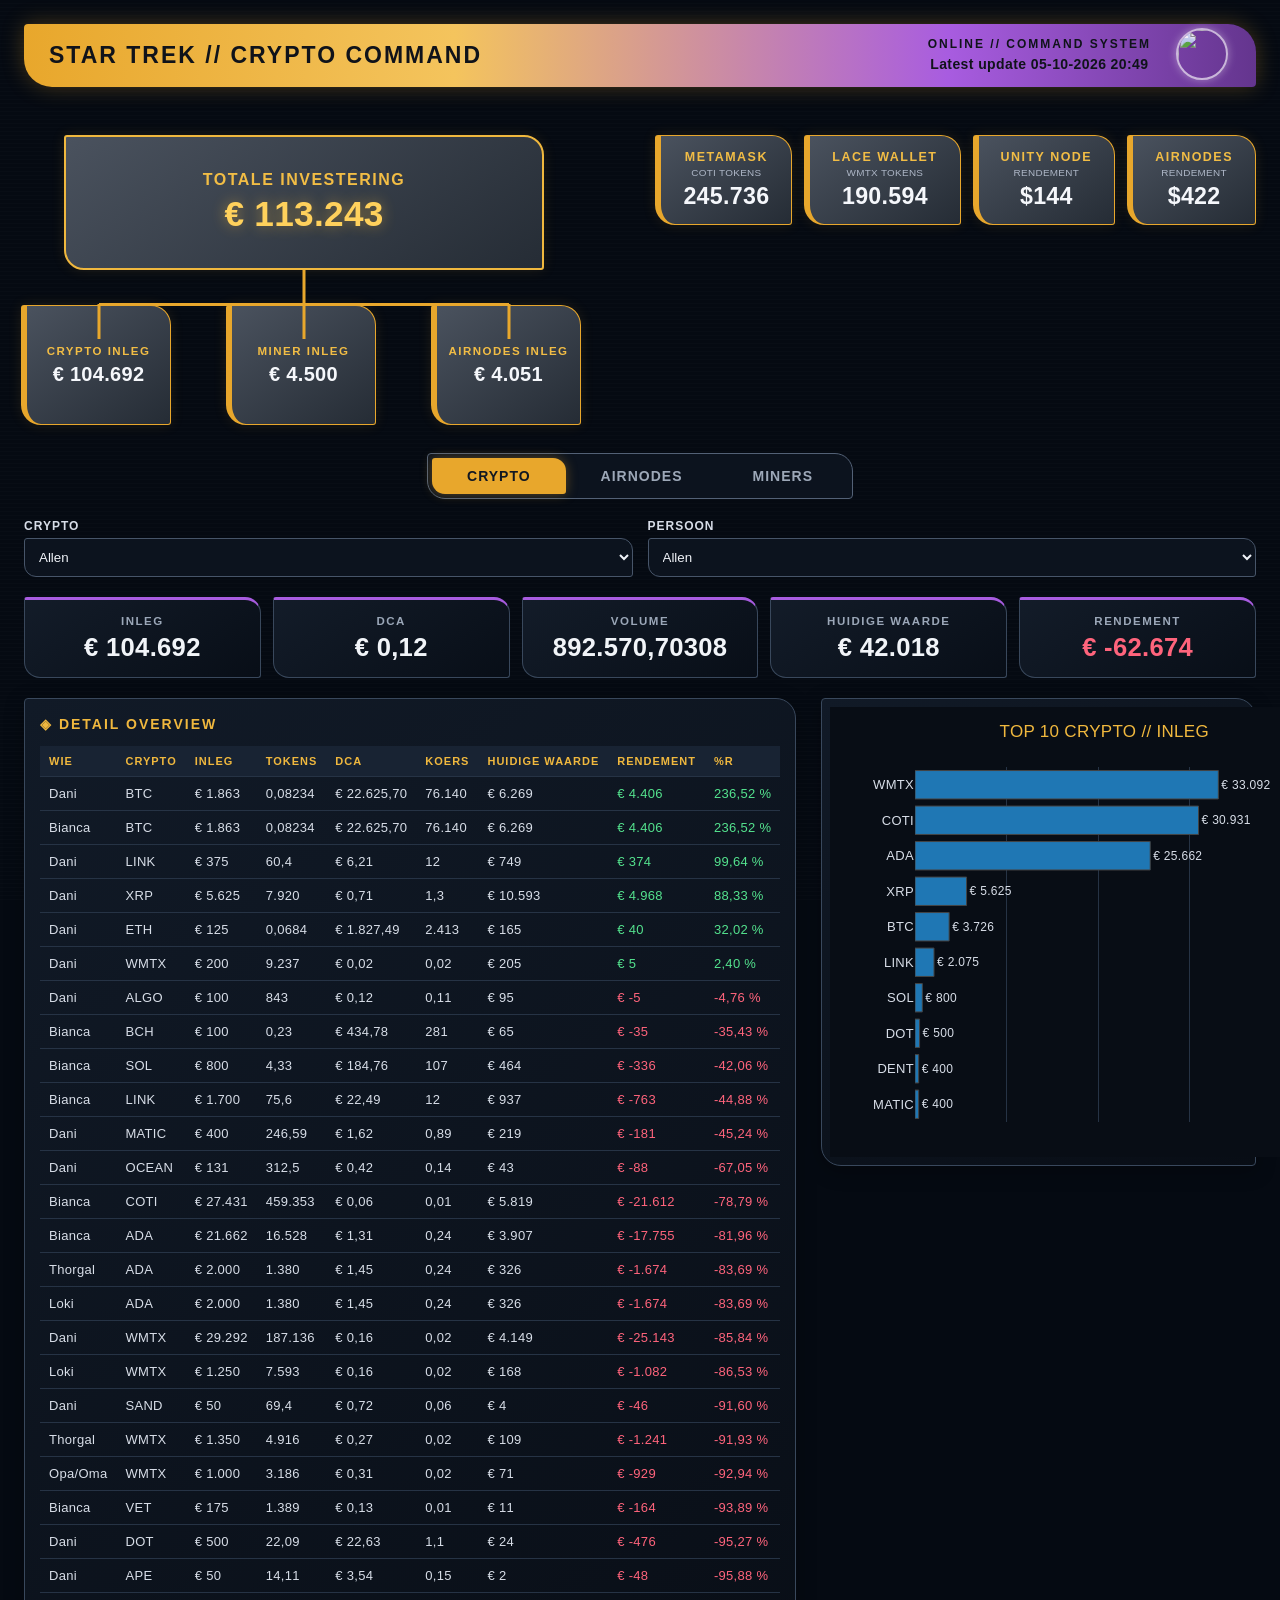
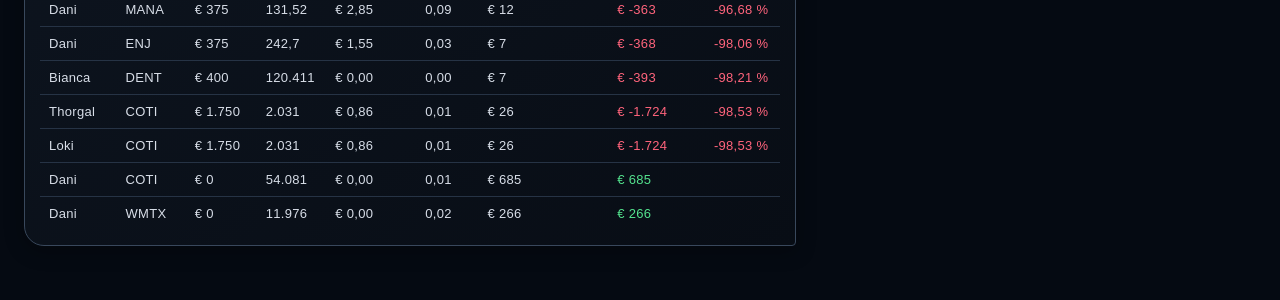
==== commit f2dd555e: "Dashboard automatisch bijgewerkt" ====
--- a/index.html
+++ b/index.html
@@ -306,7 +306,7 @@
 
 <!-- DATA_START -->
 <script>
-window.DASHBOARD_DATA={"data": [{"Wie": "Dani", "Crypto": "Miner", "Inleg": 2250.0, "Tokens": NaN, "Type": "", "Aantal": 1.0, "Koers": NaN, "Huidige waarde": NaN, "Metamask": 245736.0, "Unity node": 144.0, "Airnodes R": 422.0}, {"Wie": "Bianca", "Crypto": "Miner", "Inleg": 2250.0, "Tokens": NaN, "Type": "", "Aantal": 1.0, "Koers": NaN, "Huidige waarde": NaN, "Metamask": NaN, "Unity node": NaN, "Airnodes R": NaN}, {"Wie": "Dani", "Crypto": "Airnodes", "Inleg": 550.0, "Tokens": NaN, "Type": "Frontier Core", "Aantal": 1.0, "Koers": NaN, "Huidige waarde": NaN, "Metamask": NaN, "Unity node": NaN, "Airnodes R": NaN}, {"Wie": "Dani", "Crypto": "Airnodes", "Inleg": 839.0, "Tokens": NaN, "Type": "Frontier Core", "Aantal": 2.0, "Koers": NaN, "Huidige waarde": NaN, "Metamask": NaN, "Unity node": NaN, "Airnodes R": NaN}, {"Wie": "Dani", "Crypto": "Airnodes", "Inleg": 1124.0, "Tokens": NaN, "Type": "Embernodes", "Aantal": 10.0, "Koers": NaN, "Huidige waarde": NaN, "Metamask": NaN, "Unity node": NaN, "Airnodes R": NaN}, {"Wie": "Bianca", "Crypto": "Airnodes", "Inleg": 562.0, "Tokens": NaN, "Type": "Embernodes", "Aantal": 5.0, "Koers": NaN, "Huidige waarde": NaN, "Metamask": NaN, "Unity node": NaN, "Airnodes R": NaN}, {"Wie": "Dani", "Crypto": "Airnodes", "Inleg": 488.0, "Tokens": NaN, "Type": "Sparks", "Aantal": 5.0, "Koers": NaN, "Huidige waarde": NaN, "Metamask": NaN, "Unity node": NaN, "Airnodes R": NaN}, {"Wie": "Bianca", "Crypto": "Airnodes", "Inleg": 488.0, "Tokens": NaN, "Type": "Sparks", "Aantal": 5.0, "Koers": NaN, "Huidige waarde": NaN, "Metamask": NaN, "Unity node": NaN, "Airnodes R": NaN}, {"Wie": "Thorgal", "Crypto": "ADA", "Inleg": 2000.0, "Tokens": 1380.0, "Type": "", "Aantal": NaN, "Koers": 0.236, "Huidige waarde": 326.23, "Metamask": NaN, "Unity node": NaN, "Airnodes R": NaN}, {"Wie": "Thorgal", "Crypto": "COTI", "Inleg": 1750.0, "Tokens": 2031.0, "Type": "", "Aantal": NaN, "Koers": 0.0127, "Huidige waarde": 25.73, "Metamask": NaN, "Unity node": NaN, "Airnodes R": NaN}, {"Wie": "Thorgal", "Crypto": "WMTX", "Inleg": 1350.0, "Tokens": 4916.0, "Type": "", "Aantal": NaN, "Koers": 0.022, "Huidige waarde": 109.0, "Metamask": NaN, "Unity node": NaN, "Airnodes R": NaN}, {"Wie": "Loki", "Crypto": "ADA", "Inleg": 2000.0, "Tokens": 1380.0, "Type": "", "Aantal": NaN, "Koers": 0.236, "Huidige waarde": 326.23, "Metamask": NaN, "Unity node": NaN, "Airnodes R": NaN}, {"Wie": "Loki", "Crypto": "COTI", "Inleg": 1750.0, "Tokens": 2031.0, "Type": "", "Aantal": NaN, "Koers": 0.0127, "Huidige waarde": 25.73, "Metamask": NaN, "Unity node": NaN, "Airnodes R": NaN}, {"Wie": "Loki", "Crypto": "WMTX", "Inleg": 1250.0, "Tokens": 7593.0, "Type": "", "Aantal": NaN, "Koers": 0.022, "Huidige waarde": 168.36, "Metamask": NaN, "Unity node": NaN, "Airnodes R": NaN}, {"Wie": "Opa/Oma", "Crypto": "WMTX", "Inleg": 1000.0, "Tokens": 3186.0, "Type": "", "Aantal": NaN, "Koers": 0.022, "Huidige waarde": 70.64, "Metamask": NaN, "Unity node": NaN, "Airnodes R": NaN}, {"Wie": "Dani", "Crypto": "WMTX", "Inleg": 29292.0, "Tokens": 187136.0, "Type": "", "Aantal": NaN, "Koers": 0.022, "Huidige waarde": 4149.42, "Metamask": NaN, "Unity node": NaN, "Airnodes R": NaN}, {"Wie": "Bianca", "Crypto": "ADA", "Inleg": 21662.0, "Tokens": 16528.0, "Type": "", "Aantal": NaN, "Koers": 0.236, "Huidige waarde": 3907.19, "Metamask": NaN, "Unity node": NaN, "Airnodes R": NaN}, {"Wie": "Dani", "Crypto": "COTI", "Inleg": 0.0, "Tokens": 54081.0, "Type": "", "Aantal": NaN, "Koers": 0.0127, "Huidige waarde": 685.17, "Metamask": NaN, "Unity node": NaN, "Airnodes R": NaN}, {"Wie": "Bianca", "Crypto": "COTI", "Inleg": 27431.0, "Tokens": 459353.0, "Type": "", "Aantal": NaN, "Koers": 0.0127, "Huidige waarde": 5819.7, "Metamask": NaN, "Unity node": NaN, "Airnodes R": NaN}, {"Wie": "Dani", "Crypto": "XRP", "Inleg": 5625.0, "Tokens": 7920.0, "Type": "", "Aantal": NaN, "Koers": 1.338, "Huidige waarde": 10594.35, "Metamask": NaN, "Unity node": NaN, "Airnodes R": NaN}, {"Wie": "Dani", "Crypto": "BTC", "Inleg": 1863.0, "Tokens": 0.08234, "Type": "", "Aantal": NaN, "Koers": 76147.31, "Huidige waarde": 6269.97, "Metamask": NaN, "Unity node": NaN, "Airnodes R": NaN}, {"Wie": "Bianca", "Crypto": "BTC", "Inleg": 1863.0, "Tokens": 0.08234, "Type": "", "Aantal": NaN, "Koers": 76147.31, "Huidige waarde": 6269.97, "Metamask": NaN, "Unity node": NaN, "Airnodes R": NaN}, {"Wie": "Dani", "Crypto": "LINK", "Inleg": 375.0, "Tokens": 60.4, "Type": "", "Aantal": NaN, "Koers": 12.4, "Huidige waarde": 748.7, "Metamask": NaN, "Unity node": NaN, "Airnodes R": NaN}, {"Wie": "Bianca", "Crypto": "LINK", "Inleg": 1700.0, "Tokens": 75.6, "Type": "", "Aantal": NaN, "Koers": 12.4, "Huidige waarde": 937.12, "Metamask": NaN, "Unity node": NaN, "Airnodes R": NaN}, {"Wie": "Bianca", "Crypto": "SOL", "Inleg": 800.0, "Tokens": 4.33, "Type": "", "Aantal": NaN, "Koers": 107.07, "Huidige waarde": 463.6, "Metamask": NaN, "Unity node": NaN, "Airnodes R": NaN}, {"Wie": "Dani", "Crypto": "DOT", "Inleg": 500.0, "Tokens": 22.09, "Type": "", "Aantal": NaN, "Koers": 1.07, "Huidige waarde": 23.64, "Metamask": NaN, "Unity node": NaN, "Airnodes R": NaN}, {"Wie": "Bianca", "Crypto": "DENT", "Inleg": 400.0, "Tokens": 120411.0, "Type": "", "Aantal": NaN, "Koers": 5.938e-05, "Huidige waarde": 7.15, "Metamask": NaN, "Unity node": NaN, "Airnodes R": NaN}, {"Wie": "Dani", "Crypto": "MATIC", "Inleg": 400.0, "Tokens": 246.59, "Type": "", "Aantal": NaN, "Koers": 0.888, "Huidige waarde": 219.05, "Metamask": NaN, "Unity node": NaN, "Airnodes R": NaN}, {"Wie": "Dani", "Crypto": "ENJ", "Inleg": 375.0, "Tokens": 242.7, "Type": "", "Aantal": NaN, "Koers": 0.03, "Huidige waarde": 7.27, "Metamask": NaN, "Unity node": NaN, "Airnodes R": NaN}, {"Wie": "Dani", "Crypto": "MANA", "Inleg": 375.0, "Tokens": 131.52, "Type": "", "Aantal": NaN, "Koers": 0.0947356, "Huidige waarde": 12.4596, "Metamask": NaN, "Unity node": NaN, "Airnodes R": NaN}, {"Wie": "Dani", "Crypto": "ALGO", "Inleg": 100.0, "Tokens": 843.0, "Type": "", "Aantal": NaN, "Koers": 0.113, "Huidige waarde": 95.25, "Metamask": NaN, "Unity node": NaN, "Airnodes R": NaN}, {"Wie": "Dani", "Crypto": "OCEAN", "Inleg": 131.0, "Tokens": 312.5, "Type": "", "Aantal": NaN, "Koers": 0.138, "Huidige waarde": 43.16, "Metamask": NaN, "Unity node": NaN, "Airnodes R": NaN}, {"Wie": "Dani", "Crypto": "ETH", "Inleg": 125.0, "Tokens": 0.0684, "Type": "", "Aantal": NaN, "Koers": 2412.9, "Huidige waarde": 165.05, "Metamask": NaN, "Unity node": NaN, "Airnodes R": NaN}, {"Wie": "Dani", "Crypto": "SAND", "Inleg": 50.0, "Tokens": 69.4, "Type": "", "Aantal": NaN, "Koers": 0.06, "Huidige waarde": 4.2, "Metamask": NaN, "Unity node": NaN, "Airnodes R": NaN}, {"Wie": "Dani", "Crypto": "APE", "Inleg": 50.0, "Tokens": 14.11, "Type": "", "Aantal": NaN, "Koers": 0.146, "Huidige waarde": 2.06, "Metamask": NaN, "Unity node": NaN, "Airnodes R": NaN}, {"Wie": "Dani", "Crypto": "WMTX", "Inleg": 0.0, "Tokens": 11976.0, "Type": "", "Aantal": NaN, "Koers": 0.022, "Huidige waarde": 265.55, "Metamask": NaN, "Unity node": NaN, "Airnodes R": NaN}, {"Wie": "Bianca", "Crypto": "VET", "Inleg": 175.0, "Tokens": 1389.0, "Type": "", "Aantal": NaN, "Koers": 0.008, "Huidige waarde": 10.7, "Metamask": NaN, "Unity node": NaN, "Airnodes R": NaN}, {"Wie": "Bianca", "Crypto": "BCH", "Inleg": 100.0, "Tokens": 0.23, "Type": "", "Aantal": NaN, "Koers": 280.786, "Huidige waarde": 64.58, "Metamask": NaN, "Unity node": NaN, "Airnodes R": NaN}, {"Wie": "Dani", "Crypto": "WMTX", "Inleg": 200.0, "Tokens": 9237.0, "Type": "", "Aantal": NaN, "Koers": 0.022, "Huidige waarde": 204.81, "Metamask": NaN, "Unity node": NaN, "Airnodes R": NaN}], "kolomLNaam": "Airnodes R", "wmtxGekocht": 178618.0, "wmtxStaking": 11976.0, "wmtxTotaal": 190594.0, "latestUpdate": "05-10-2026 20:44"};
+window.DASHBOARD_DATA={"data": [{"Wie": "Dani", "Crypto": "Miner", "Inleg": 2250.0, "Tokens": NaN, "Type": "", "Aantal": 1.0, "Koers": NaN, "Huidige waarde": NaN, "Metamask": 245736.0, "Unity node": 144.0, "Airnodes R": 422.0}, {"Wie": "Bianca", "Crypto": "Miner", "Inleg": 2250.0, "Tokens": NaN, "Type": "", "Aantal": 1.0, "Koers": NaN, "Huidige waarde": NaN, "Metamask": NaN, "Unity node": NaN, "Airnodes R": NaN}, {"Wie": "Dani", "Crypto": "Airnodes", "Inleg": 550.0, "Tokens": NaN, "Type": "Frontier Core", "Aantal": 1.0, "Koers": NaN, "Huidige waarde": NaN, "Metamask": NaN, "Unity node": NaN, "Airnodes R": NaN}, {"Wie": "Dani", "Crypto": "Airnodes", "Inleg": 839.0, "Tokens": NaN, "Type": "Frontier Core", "Aantal": 2.0, "Koers": NaN, "Huidige waarde": NaN, "Metamask": NaN, "Unity node": NaN, "Airnodes R": NaN}, {"Wie": "Dani", "Crypto": "Airnodes", "Inleg": 1124.0, "Tokens": NaN, "Type": "Embernodes", "Aantal": 10.0, "Koers": NaN, "Huidige waarde": NaN, "Metamask": NaN, "Unity node": NaN, "Airnodes R": NaN}, {"Wie": "Bianca", "Crypto": "Airnodes", "Inleg": 562.0, "Tokens": NaN, "Type": "Embernodes", "Aantal": 5.0, "Koers": NaN, "Huidige waarde": NaN, "Metamask": NaN, "Unity node": NaN, "Airnodes R": NaN}, {"Wie": "Dani", "Crypto": "Airnodes", "Inleg": 488.0, "Tokens": NaN, "Type": "Sparks", "Aantal": 5.0, "Koers": NaN, "Huidige waarde": NaN, "Metamask": NaN, "Unity node": NaN, "Airnodes R": NaN}, {"Wie": "Bianca", "Crypto": "Airnodes", "Inleg": 488.0, "Tokens": NaN, "Type": "Sparks", "Aantal": 5.0, "Koers": NaN, "Huidige waarde": NaN, "Metamask": NaN, "Unity node": NaN, "Airnodes R": NaN}, {"Wie": "Thorgal", "Crypto": "ADA", "Inleg": 2000.0, "Tokens": 1380.0, "Type": "", "Aantal": NaN, "Koers": 0.236, "Huidige waarde": 326.2, "Metamask": NaN, "Unity node": NaN, "Airnodes R": NaN}, {"Wie": "Thorgal", "Crypto": "COTI", "Inleg": 1750.0, "Tokens": 2031.0, "Type": "", "Aantal": NaN, "Koers": 0.0127, "Huidige waarde": 25.73, "Metamask": NaN, "Unity node": NaN, "Airnodes R": NaN}, {"Wie": "Thorgal", "Crypto": "WMTX", "Inleg": 1350.0, "Tokens": 4916.0, "Type": "", "Aantal": NaN, "Koers": 0.022, "Huidige waarde": 108.99, "Metamask": NaN, "Unity node": NaN, "Airnodes R": NaN}, {"Wie": "Loki", "Crypto": "ADA", "Inleg": 2000.0, "Tokens": 1380.0, "Type": "", "Aantal": NaN, "Koers": 0.236, "Huidige waarde": 326.2, "Metamask": NaN, "Unity node": NaN, "Airnodes R": NaN}, {"Wie": "Loki", "Crypto": "COTI", "Inleg": 1750.0, "Tokens": 2031.0, "Type": "", "Aantal": NaN, "Koers": 0.0127, "Huidige waarde": 25.73, "Metamask": NaN, "Unity node": NaN, "Airnodes R": NaN}, {"Wie": "Loki", "Crypto": "WMTX", "Inleg": 1250.0, "Tokens": 7593.0, "Type": "", "Aantal": NaN, "Koers": 0.022, "Huidige waarde": 168.35, "Metamask": NaN, "Unity node": NaN, "Airnodes R": NaN}, {"Wie": "Opa/Oma", "Crypto": "WMTX", "Inleg": 1000.0, "Tokens": 3186.0, "Type": "", "Aantal": NaN, "Koers": 0.022, "Huidige waarde": 70.64, "Metamask": NaN, "Unity node": NaN, "Airnodes R": NaN}, {"Wie": "Dani", "Crypto": "WMTX", "Inleg": 29292.0, "Tokens": 187136.0, "Type": "", "Aantal": NaN, "Koers": 0.022, "Huidige waarde": 4149.05, "Metamask": NaN, "Unity node": NaN, "Airnodes R": NaN}, {"Wie": "Bianca", "Crypto": "ADA", "Inleg": 21662.0, "Tokens": 16528.0, "Type": "", "Aantal": NaN, "Koers": 0.236, "Huidige waarde": 3906.84, "Metamask": NaN, "Unity node": NaN, "Airnodes R": NaN}, {"Wie": "Dani", "Crypto": "COTI", "Inleg": 0.0, "Tokens": 54081.0, "Type": "", "Aantal": NaN, "Koers": 0.0127, "Huidige waarde": 685.11, "Metamask": NaN, "Unity node": NaN, "Airnodes R": NaN}, {"Wie": "Bianca", "Crypto": "COTI", "Inleg": 27431.0, "Tokens": 459353.0, "Type": "", "Aantal": NaN, "Koers": 0.0127, "Huidige waarde": 5819.18, "Metamask": NaN, "Unity node": NaN, "Airnodes R": NaN}, {"Wie": "Dani", "Crypto": "XRP", "Inleg": 5625.0, "Tokens": 7920.0, "Type": "", "Aantal": NaN, "Koers": 1.338, "Huidige waarde": 10593.4, "Metamask": NaN, "Unity node": NaN, "Airnodes R": NaN}, {"Wie": "Dani", "Crypto": "BTC", "Inleg": 1863.0, "Tokens": 0.08234, "Type": "", "Aantal": NaN, "Koers": 76140.48, "Huidige waarde": 6269.41, "Metamask": NaN, "Unity node": NaN, "Airnodes R": NaN}, {"Wie": "Bianca", "Crypto": "BTC", "Inleg": 1863.0, "Tokens": 0.08234, "Type": "", "Aantal": NaN, "Koers": 76140.48, "Huidige waarde": 6269.41, "Metamask": NaN, "Unity node": NaN, "Airnodes R": NaN}, {"Wie": "Dani", "Crypto": "LINK", "Inleg": 375.0, "Tokens": 60.4, "Type": "", "Aantal": NaN, "Koers": 12.39, "Huidige waarde": 748.64, "Metamask": NaN, "Unity node": NaN, "Airnodes R": NaN}, {"Wie": "Bianca", "Crypto": "LINK", "Inleg": 1700.0, "Tokens": 75.6, "Type": "", "Aantal": NaN, "Koers": 12.39, "Huidige waarde": 937.03, "Metamask": NaN, "Unity node": NaN, "Airnodes R": NaN}, {"Wie": "Bianca", "Crypto": "SOL", "Inleg": 800.0, "Tokens": 4.33, "Type": "", "Aantal": NaN, "Koers": 107.06, "Huidige waarde": 463.56, "Metamask": NaN, "Unity node": NaN, "Airnodes R": NaN}, {"Wie": "Dani", "Crypto": "DOT", "Inleg": 500.0, "Tokens": 22.09, "Type": "", "Aantal": NaN, "Koers": 1.07, "Huidige waarde": 23.64, "Metamask": NaN, "Unity node": NaN, "Airnodes R": NaN}, {"Wie": "Bianca", "Crypto": "DENT", "Inleg": 400.0, "Tokens": 120411.0, "Type": "", "Aantal": NaN, "Koers": 5.938e-05, "Huidige waarde": 7.15, "Metamask": NaN, "Unity node": NaN, "Airnodes R": NaN}, {"Wie": "Dani", "Crypto": "MATIC", "Inleg": 400.0, "Tokens": 246.59, "Type": "", "Aantal": NaN, "Koers": 0.888, "Huidige waarde": 219.03, "Metamask": NaN, "Unity node": NaN, "Airnodes R": NaN}, {"Wie": "Dani", "Crypto": "ENJ", "Inleg": 375.0, "Tokens": 242.7, "Type": "", "Aantal": NaN, "Koers": 0.03, "Huidige waarde": 7.27, "Metamask": NaN, "Unity node": NaN, "Airnodes R": NaN}, {"Wie": "Dani", "Crypto": "MANA", "Inleg": 375.0, "Tokens": 131.52, "Type": "", "Aantal": NaN, "Koers": 0.0947271, "Huidige waarde": 12.4585, "Metamask": NaN, "Unity node": NaN, "Airnodes R": NaN}, {"Wie": "Dani", "Crypto": "ALGO", "Inleg": 100.0, "Tokens": 843.0, "Type": "", "Aantal": NaN, "Koers": 0.113, "Huidige waarde": 95.24, "Metamask": NaN, "Unity node": NaN, "Airnodes R": NaN}, {"Wie": "Dani", "Crypto": "OCEAN", "Inleg": 131.0, "Tokens": 312.5, "Type": "", "Aantal": NaN, "Koers": 0.138, "Huidige waarde": 43.16, "Metamask": NaN, "Unity node": NaN, "Airnodes R": NaN}, {"Wie": "Dani", "Crypto": "ETH", "Inleg": 125.0, "Tokens": 0.0684, "Type": "", "Aantal": NaN, "Koers": 2412.7, "Huidige waarde": 165.03, "Metamask": NaN, "Unity node": NaN, "Airnodes R": NaN}, {"Wie": "Dani", "Crypto": "SAND", "Inleg": 50.0, "Tokens": 69.4, "Type": "", "Aantal": NaN, "Koers": 0.06, "Huidige waarde": 4.2, "Metamask": NaN, "Unity node": NaN, "Airnodes R": NaN}, {"Wie": "Dani", "Crypto": "APE", "Inleg": 50.0, "Tokens": 14.11, "Type": "", "Aantal": NaN, "Koers": 0.146, "Huidige waarde": 2.06, "Metamask": NaN, "Unity node": NaN, "Airnodes R": NaN}, {"Wie": "Dani", "Crypto": "WMTX", "Inleg": 0.0, "Tokens": 11976.0, "Type": "", "Aantal": NaN, "Koers": 0.022, "Huidige waarde": 265.52, "Metamask": NaN, "Unity node": NaN, "Airnodes R": NaN}, {"Wie": "Bianca", "Crypto": "VET", "Inleg": 175.0, "Tokens": 1389.0, "Type": "", "Aantal": NaN, "Koers": 0.008, "Huidige waarde": 10.7, "Metamask": NaN, "Unity node": NaN, "Airnodes R": NaN}, {"Wie": "Bianca", "Crypto": "BCH", "Inleg": 100.0, "Tokens": 0.23, "Type": "", "Aantal": NaN, "Koers": 280.761, "Huidige waarde": 64.57, "Metamask": NaN, "Unity node": NaN, "Airnodes R": NaN}, {"Wie": "Dani", "Crypto": "WMTX", "Inleg": 200.0, "Tokens": 9237.0, "Type": "", "Aantal": NaN, "Koers": 0.022, "Huidige waarde": 204.8, "Metamask": NaN, "Unity node": NaN, "Airnodes R": NaN}], "kolomLNaam": "Airnodes R", "wmtxGekocht": 178618.0, "wmtxStaking": 11976.0, "wmtxTotaal": 190594.0, "latestUpdate": "05-10-2026 20:49"};
 </script>
 <!-- DATA_END -->
 
--- a/style.css
+++ b/style.css
@@ -94,12 +94,13 @@
 }
 
 .header-update{
-font-size:10px;
-letter-spacing:1px;
+font-size:14px;
+color:#10131a;
+letter-spacing:.4px;
 font-weight:bold;
 margin-top:5px;
 white-space:nowrap;
-opacity:.75
+opacity:1
 }
 
 .kirk{
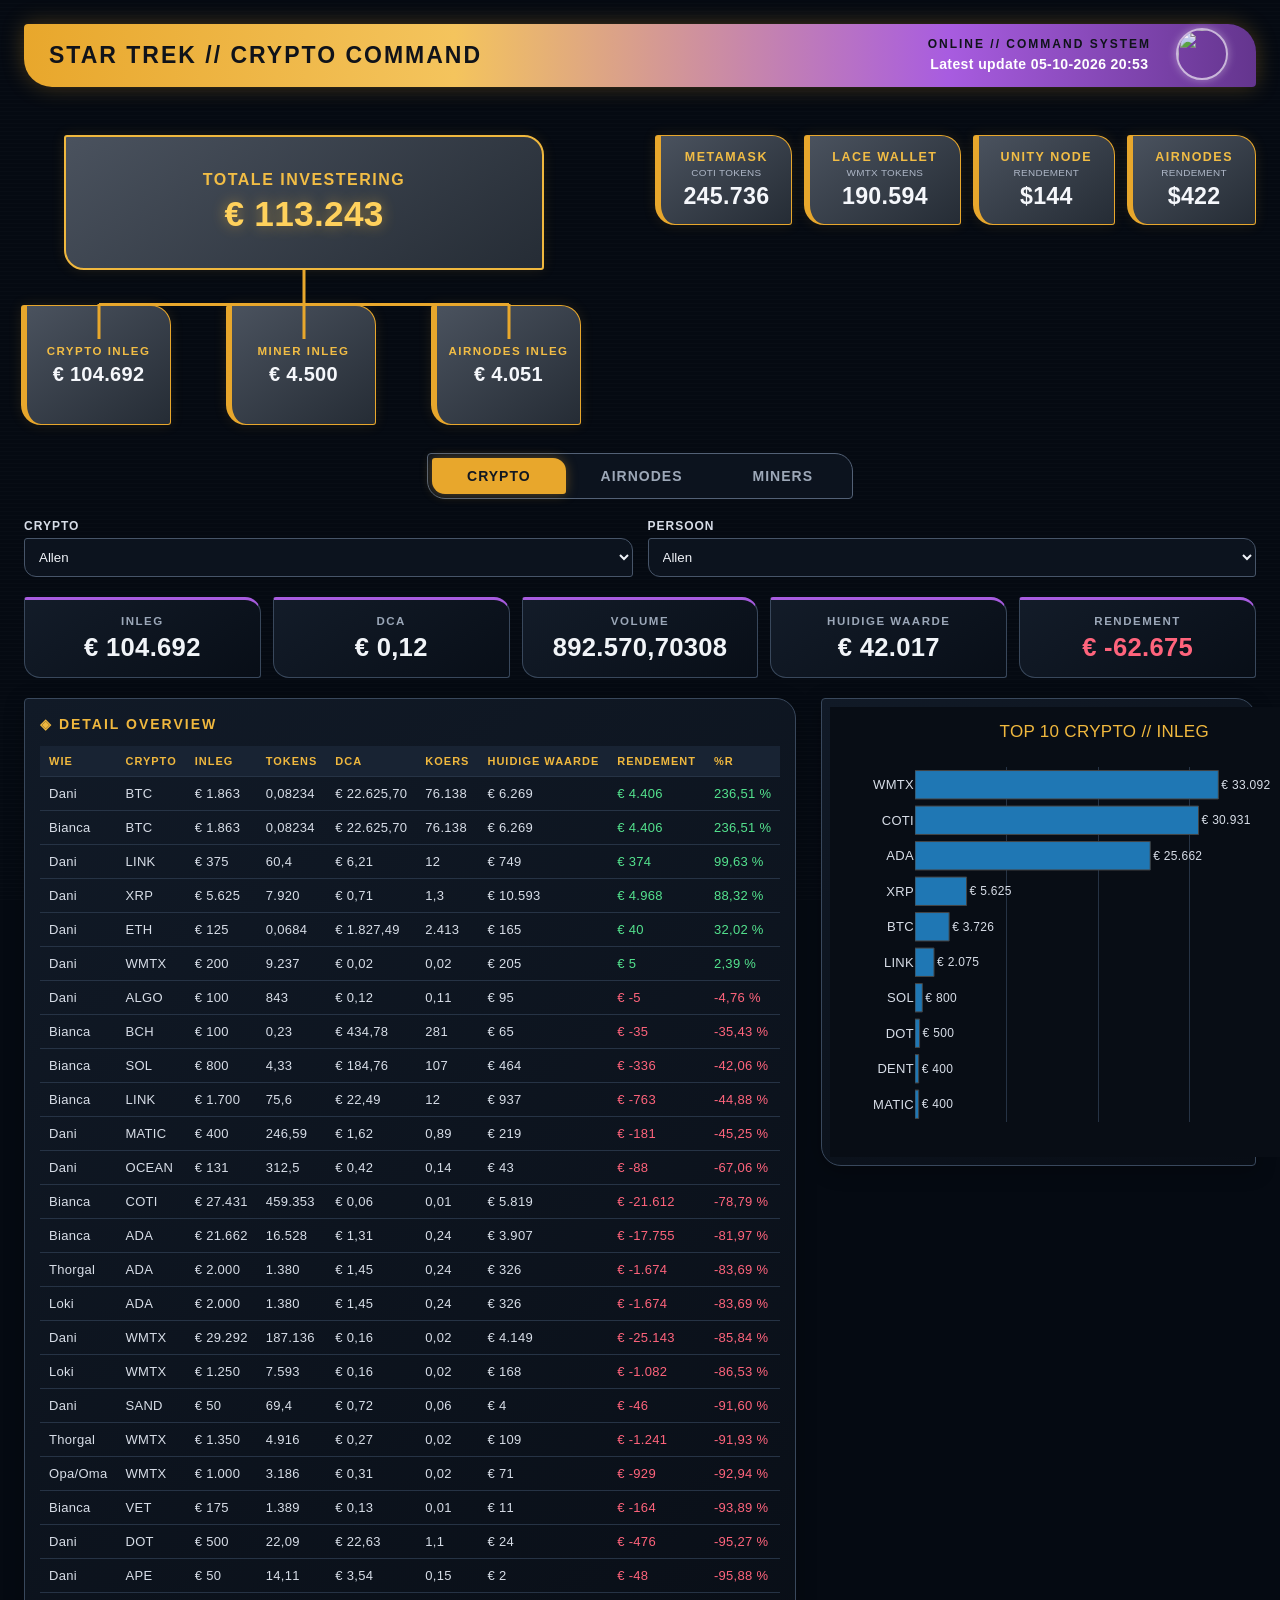
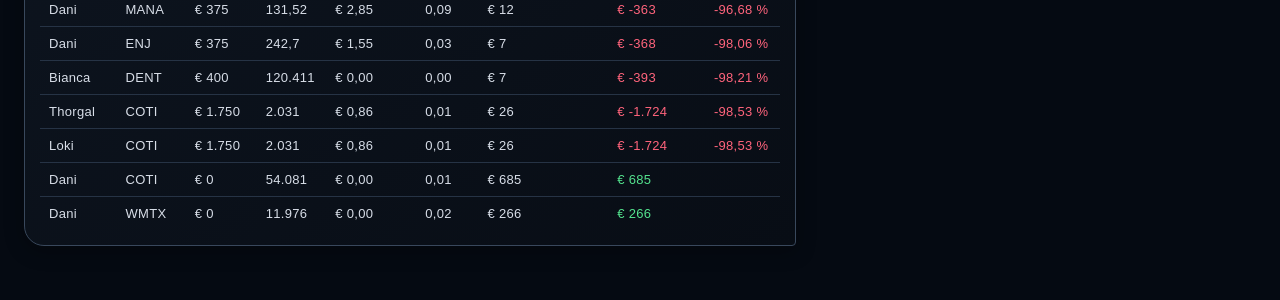
==== commit 365eaad6: "Dashboard automatisch bijgewerkt" ====
--- a/index.html
+++ b/index.html
@@ -306,7 +306,7 @@
 
 <!-- DATA_START -->
 <script>
-window.DASHBOARD_DATA={"data": [{"Wie": "Dani", "Crypto": "Miner", "Inleg": 2250.0, "Tokens": NaN, "Type": "", "Aantal": 1.0, "Koers": NaN, "Huidige waarde": NaN, "Metamask": 245736.0, "Unity node": 144.0, "Airnodes R": 422.0}, {"Wie": "Bianca", "Crypto": "Miner", "Inleg": 2250.0, "Tokens": NaN, "Type": "", "Aantal": 1.0, "Koers": NaN, "Huidige waarde": NaN, "Metamask": NaN, "Unity node": NaN, "Airnodes R": NaN}, {"Wie": "Dani", "Crypto": "Airnodes", "Inleg": 550.0, "Tokens": NaN, "Type": "Frontier Core", "Aantal": 1.0, "Koers": NaN, "Huidige waarde": NaN, "Metamask": NaN, "Unity node": NaN, "Airnodes R": NaN}, {"Wie": "Dani", "Crypto": "Airnodes", "Inleg": 839.0, "Tokens": NaN, "Type": "Frontier Core", "Aantal": 2.0, "Koers": NaN, "Huidige waarde": NaN, "Metamask": NaN, "Unity node": NaN, "Airnodes R": NaN}, {"Wie": "Dani", "Crypto": "Airnodes", "Inleg": 1124.0, "Tokens": NaN, "Type": "Embernodes", "Aantal": 10.0, "Koers": NaN, "Huidige waarde": NaN, "Metamask": NaN, "Unity node": NaN, "Airnodes R": NaN}, {"Wie": "Bianca", "Crypto": "Airnodes", "Inleg": 562.0, "Tokens": NaN, "Type": "Embernodes", "Aantal": 5.0, "Koers": NaN, "Huidige waarde": NaN, "Metamask": NaN, "Unity node": NaN, "Airnodes R": NaN}, {"Wie": "Dani", "Crypto": "Airnodes", "Inleg": 488.0, "Tokens": NaN, "Type": "Sparks", "Aantal": 5.0, "Koers": NaN, "Huidige waarde": NaN, "Metamask": NaN, "Unity node": NaN, "Airnodes R": NaN}, {"Wie": "Bianca", "Crypto": "Airnodes", "Inleg": 488.0, "Tokens": NaN, "Type": "Sparks", "Aantal": 5.0, "Koers": NaN, "Huidige waarde": NaN, "Metamask": NaN, "Unity node": NaN, "Airnodes R": NaN}, {"Wie": "Thorgal", "Crypto": "ADA", "Inleg": 2000.0, "Tokens": 1380.0, "Type": "", "Aantal": NaN, "Koers": 0.236, "Huidige waarde": 326.2, "Metamask": NaN, "Unity node": NaN, "Airnodes R": NaN}, {"Wie": "Thorgal", "Crypto": "COTI", "Inleg": 1750.0, "Tokens": 2031.0, "Type": "", "Aantal": NaN, "Koers": 0.0127, "Huidige waarde": 25.73, "Metamask": NaN, "Unity node": NaN, "Airnodes R": NaN}, {"Wie": "Thorgal", "Crypto": "WMTX", "Inleg": 1350.0, "Tokens": 4916.0, "Type": "", "Aantal": NaN, "Koers": 0.022, "Huidige waarde": 108.99, "Metamask": NaN, "Unity node": NaN, "Airnodes R": NaN}, {"Wie": "Loki", "Crypto": "ADA", "Inleg": 2000.0, "Tokens": 1380.0, "Type": "", "Aantal": NaN, "Koers": 0.236, "Huidige waarde": 326.2, "Metamask": NaN, "Unity node": NaN, "Airnodes R": NaN}, {"Wie": "Loki", "Crypto": "COTI", "Inleg": 1750.0, "Tokens": 2031.0, "Type": "", "Aantal": NaN, "Koers": 0.0127, "Huidige waarde": 25.73, "Metamask": NaN, "Unity node": NaN, "Airnodes R": NaN}, {"Wie": "Loki", "Crypto": "WMTX", "Inleg": 1250.0, "Tokens": 7593.0, "Type": "", "Aantal": NaN, "Koers": 0.022, "Huidige waarde": 168.35, "Metamask": NaN, "Unity node": NaN, "Airnodes R": NaN}, {"Wie": "Opa/Oma", "Crypto": "WMTX", "Inleg": 1000.0, "Tokens": 3186.0, "Type": "", "Aantal": NaN, "Koers": 0.022, "Huidige waarde": 70.64, "Metamask": NaN, "Unity node": NaN, "Airnodes R": NaN}, {"Wie": "Dani", "Crypto": "WMTX", "Inleg": 29292.0, "Tokens": 187136.0, "Type": "", "Aantal": NaN, "Koers": 0.022, "Huidige waarde": 4149.05, "Metamask": NaN, "Unity node": NaN, "Airnodes R": NaN}, {"Wie": "Bianca", "Crypto": "ADA", "Inleg": 21662.0, "Tokens": 16528.0, "Type": "", "Aantal": NaN, "Koers": 0.236, "Huidige waarde": 3906.84, "Metamask": NaN, "Unity node": NaN, "Airnodes R": NaN}, {"Wie": "Dani", "Crypto": "COTI", "Inleg": 0.0, "Tokens": 54081.0, "Type": "", "Aantal": NaN, "Koers": 0.0127, "Huidige waarde": 685.11, "Metamask": NaN, "Unity node": NaN, "Airnodes R": NaN}, {"Wie": "Bianca", "Crypto": "COTI", "Inleg": 27431.0, "Tokens": 459353.0, "Type": "", "Aantal": NaN, "Koers": 0.0127, "Huidige waarde": 5819.18, "Metamask": NaN, "Unity node": NaN, "Airnodes R": NaN}, {"Wie": "Dani", "Crypto": "XRP", "Inleg": 5625.0, "Tokens": 7920.0, "Type": "", "Aantal": NaN, "Koers": 1.338, "Huidige waarde": 10593.4, "Metamask": NaN, "Unity node": NaN, "Airnodes R": NaN}, {"Wie": "Dani", "Crypto": "BTC", "Inleg": 1863.0, "Tokens": 0.08234, "Type": "", "Aantal": NaN, "Koers": 76140.48, "Huidige waarde": 6269.41, "Metamask": NaN, "Unity node": NaN, "Airnodes R": NaN}, {"Wie": "Bianca", "Crypto": "BTC", "Inleg": 1863.0, "Tokens": 0.08234, "Type": "", "Aantal": NaN, "Koers": 76140.48, "Huidige waarde": 6269.41, "Metamask": NaN, "Unity node": NaN, "Airnodes R": NaN}, {"Wie": "Dani", "Crypto": "LINK", "Inleg": 375.0, "Tokens": 60.4, "Type": "", "Aantal": NaN, "Koers": 12.39, "Huidige waarde": 748.64, "Metamask": NaN, "Unity node": NaN, "Airnodes R": NaN}, {"Wie": "Bianca", "Crypto": "LINK", "Inleg": 1700.0, "Tokens": 75.6, "Type": "", "Aantal": NaN, "Koers": 12.39, "Huidige waarde": 937.03, "Metamask": NaN, "Unity node": NaN, "Airnodes R": NaN}, {"Wie": "Bianca", "Crypto": "SOL", "Inleg": 800.0, "Tokens": 4.33, "Type": "", "Aantal": NaN, "Koers": 107.06, "Huidige waarde": 463.56, "Metamask": NaN, "Unity node": NaN, "Airnodes R": NaN}, {"Wie": "Dani", "Crypto": "DOT", "Inleg": 500.0, "Tokens": 22.09, "Type": "", "Aantal": NaN, "Koers": 1.07, "Huidige waarde": 23.64, "Metamask": NaN, "Unity node": NaN, "Airnodes R": NaN}, {"Wie": "Bianca", "Crypto": "DENT", "Inleg": 400.0, "Tokens": 120411.0, "Type": "", "Aantal": NaN, "Koers": 5.938e-05, "Huidige waarde": 7.15, "Metamask": NaN, "Unity node": NaN, "Airnodes R": NaN}, {"Wie": "Dani", "Crypto": "MATIC", "Inleg": 400.0, "Tokens": 246.59, "Type": "", "Aantal": NaN, "Koers": 0.888, "Huidige waarde": 219.03, "Metamask": NaN, "Unity node": NaN, "Airnodes R": NaN}, {"Wie": "Dani", "Crypto": "ENJ", "Inleg": 375.0, "Tokens": 242.7, "Type": "", "Aantal": NaN, "Koers": 0.03, "Huidige waarde": 7.27, "Metamask": NaN, "Unity node": NaN, "Airnodes R": NaN}, {"Wie": "Dani", "Crypto": "MANA", "Inleg": 375.0, "Tokens": 131.52, "Type": "", "Aantal": NaN, "Koers": 0.0947271, "Huidige waarde": 12.4585, "Metamask": NaN, "Unity node": NaN, "Airnodes R": NaN}, {"Wie": "Dani", "Crypto": "ALGO", "Inleg": 100.0, "Tokens": 843.0, "Type": "", "Aantal": NaN, "Koers": 0.113, "Huidige waarde": 95.24, "Metamask": NaN, "Unity node": NaN, "Airnodes R": NaN}, {"Wie": "Dani", "Crypto": "OCEAN", "Inleg": 131.0, "Tokens": 312.5, "Type": "", "Aantal": NaN, "Koers": 0.138, "Huidige waarde": 43.16, "Metamask": NaN, "Unity node": NaN, "Airnodes R": NaN}, {"Wie": "Dani", "Crypto": "ETH", "Inleg": 125.0, "Tokens": 0.0684, "Type": "", "Aantal": NaN, "Koers": 2412.7, "Huidige waarde": 165.03, "Metamask": NaN, "Unity node": NaN, "Airnodes R": NaN}, {"Wie": "Dani", "Crypto": "SAND", "Inleg": 50.0, "Tokens": 69.4, "Type": "", "Aantal": NaN, "Koers": 0.06, "Huidige waarde": 4.2, "Metamask": NaN, "Unity node": NaN, "Airnodes R": NaN}, {"Wie": "Dani", "Crypto": "APE", "Inleg": 50.0, "Tokens": 14.11, "Type": "", "Aantal": NaN, "Koers": 0.146, "Huidige waarde": 2.06, "Metamask": NaN, "Unity node": NaN, "Airnodes R": NaN}, {"Wie": "Dani", "Crypto": "WMTX", "Inleg": 0.0, "Tokens": 11976.0, "Type": "", "Aantal": NaN, "Koers": 0.022, "Huidige waarde": 265.52, "Metamask": NaN, "Unity node": NaN, "Airnodes R": NaN}, {"Wie": "Bianca", "Crypto": "VET", "Inleg": 175.0, "Tokens": 1389.0, "Type": "", "Aantal": NaN, "Koers": 0.008, "Huidige waarde": 10.7, "Metamask": NaN, "Unity node": NaN, "Airnodes R": NaN}, {"Wie": "Bianca", "Crypto": "BCH", "Inleg": 100.0, "Tokens": 0.23, "Type": "", "Aantal": NaN, "Koers": 280.761, "Huidige waarde": 64.57, "Metamask": NaN, "Unity node": NaN, "Airnodes R": NaN}, {"Wie": "Dani", "Crypto": "WMTX", "Inleg": 200.0, "Tokens": 9237.0, "Type": "", "Aantal": NaN, "Koers": 0.022, "Huidige waarde": 204.8, "Metamask": NaN, "Unity node": NaN, "Airnodes R": NaN}], "kolomLNaam": "Airnodes R", "wmtxGekocht": 178618.0, "wmtxStaking": 11976.0, "wmtxTotaal": 190594.0, "latestUpdate": "05-10-2026 20:49"};
+window.DASHBOARD_DATA={"data": [{"Wie": "Dani", "Crypto": "Miner", "Inleg": 2250.0, "Tokens": NaN, "Type": "", "Aantal": 1.0, "Koers": NaN, "Huidige waarde": NaN, "Metamask": 245736.0, "Unity node": 144.0, "Airnodes R": 422.0}, {"Wie": "Bianca", "Crypto": "Miner", "Inleg": 2250.0, "Tokens": NaN, "Type": "", "Aantal": 1.0, "Koers": NaN, "Huidige waarde": NaN, "Metamask": NaN, "Unity node": NaN, "Airnodes R": NaN}, {"Wie": "Dani", "Crypto": "Airnodes", "Inleg": 550.0, "Tokens": NaN, "Type": "Frontier Core", "Aantal": 1.0, "Koers": NaN, "Huidige waarde": NaN, "Metamask": NaN, "Unity node": NaN, "Airnodes R": NaN}, {"Wie": "Dani", "Crypto": "Airnodes", "Inleg": 839.0, "Tokens": NaN, "Type": "Frontier Core", "Aantal": 2.0, "Koers": NaN, "Huidige waarde": NaN, "Metamask": NaN, "Unity node": NaN, "Airnodes R": NaN}, {"Wie": "Dani", "Crypto": "Airnodes", "Inleg": 1124.0, "Tokens": NaN, "Type": "Embernodes", "Aantal": 10.0, "Koers": NaN, "Huidige waarde": NaN, "Metamask": NaN, "Unity node": NaN, "Airnodes R": NaN}, {"Wie": "Bianca", "Crypto": "Airnodes", "Inleg": 562.0, "Tokens": NaN, "Type": "Embernodes", "Aantal": 5.0, "Koers": NaN, "Huidige waarde": NaN, "Metamask": NaN, "Unity node": NaN, "Airnodes R": NaN}, {"Wie": "Dani", "Crypto": "Airnodes", "Inleg": 488.0, "Tokens": NaN, "Type": "Sparks", "Aantal": 5.0, "Koers": NaN, "Huidige waarde": NaN, "Metamask": NaN, "Unity node": NaN, "Airnodes R": NaN}, {"Wie": "Bianca", "Crypto": "Airnodes", "Inleg": 488.0, "Tokens": NaN, "Type": "Sparks", "Aantal": 5.0, "Koers": NaN, "Huidige waarde": NaN, "Metamask": NaN, "Unity node": NaN, "Airnodes R": NaN}, {"Wie": "Thorgal", "Crypto": "ADA", "Inleg": 2000.0, "Tokens": 1380.0, "Type": "", "Aantal": NaN, "Koers": 0.236, "Huidige waarde": 326.19, "Metamask": NaN, "Unity node": NaN, "Airnodes R": NaN}, {"Wie": "Thorgal", "Crypto": "COTI", "Inleg": 1750.0, "Tokens": 2031.0, "Type": "", "Aantal": NaN, "Koers": 0.0127, "Huidige waarde": 25.73, "Metamask": NaN, "Unity node": NaN, "Airnodes R": NaN}, {"Wie": "Thorgal", "Crypto": "WMTX", "Inleg": 1350.0, "Tokens": 4916.0, "Type": "", "Aantal": NaN, "Koers": 0.022, "Huidige waarde": 108.99, "Metamask": NaN, "Unity node": NaN, "Airnodes R": NaN}, {"Wie": "Loki", "Crypto": "ADA", "Inleg": 2000.0, "Tokens": 1380.0, "Type": "", "Aantal": NaN, "Koers": 0.236, "Huidige waarde": 326.19, "Metamask": NaN, "Unity node": NaN, "Airnodes R": NaN}, {"Wie": "Loki", "Crypto": "COTI", "Inleg": 1750.0, "Tokens": 2031.0, "Type": "", "Aantal": NaN, "Koers": 0.0127, "Huidige waarde": 25.73, "Metamask": NaN, "Unity node": NaN, "Airnodes R": NaN}, {"Wie": "Loki", "Crypto": "WMTX", "Inleg": 1250.0, "Tokens": 7593.0, "Type": "", "Aantal": NaN, "Koers": 0.022, "Huidige waarde": 168.34, "Metamask": NaN, "Unity node": NaN, "Airnodes R": NaN}, {"Wie": "Opa/Oma", "Crypto": "WMTX", "Inleg": 1000.0, "Tokens": 3186.0, "Type": "", "Aantal": NaN, "Koers": 0.022, "Huidige waarde": 70.64, "Metamask": NaN, "Unity node": NaN, "Airnodes R": NaN}, {"Wie": "Dani", "Crypto": "WMTX", "Inleg": 29292.0, "Tokens": 187136.0, "Type": "", "Aantal": NaN, "Koers": 0.022, "Huidige waarde": 4148.91, "Metamask": NaN, "Unity node": NaN, "Airnodes R": NaN}, {"Wie": "Bianca", "Crypto": "ADA", "Inleg": 21662.0, "Tokens": 16528.0, "Type": "", "Aantal": NaN, "Koers": 0.236, "Huidige waarde": 3906.71, "Metamask": NaN, "Unity node": NaN, "Airnodes R": NaN}, {"Wie": "Dani", "Crypto": "COTI", "Inleg": 0.0, "Tokens": 54081.0, "Type": "", "Aantal": NaN, "Koers": 0.0127, "Huidige waarde": 685.09, "Metamask": NaN, "Unity node": NaN, "Airnodes R": NaN}, {"Wie": "Bianca", "Crypto": "COTI", "Inleg": 27431.0, "Tokens": 459353.0, "Type": "", "Aantal": NaN, "Koers": 0.0127, "Huidige waarde": 5818.99, "Metamask": NaN, "Unity node": NaN, "Airnodes R": NaN}, {"Wie": "Dani", "Crypto": "XRP", "Inleg": 5625.0, "Tokens": 7920.0, "Type": "", "Aantal": NaN, "Koers": 1.338, "Huidige waarde": 10593.05, "Metamask": NaN, "Unity node": NaN, "Airnodes R": NaN}, {"Wie": "Dani", "Crypto": "BTC", "Inleg": 1863.0, "Tokens": 0.08234, "Type": "", "Aantal": NaN, "Koers": 76137.99, "Huidige waarde": 6269.2, "Metamask": NaN, "Unity node": NaN, "Airnodes R": NaN}, {"Wie": "Bianca", "Crypto": "BTC", "Inleg": 1863.0, "Tokens": 0.08234, "Type": "", "Aantal": NaN, "Koers": 76137.99, "Huidige waarde": 6269.2, "Metamask": NaN, "Unity node": NaN, "Airnodes R": NaN}, {"Wie": "Dani", "Crypto": "LINK", "Inleg": 375.0, "Tokens": 60.4, "Type": "", "Aantal": NaN, "Koers": 12.39, "Huidige waarde": 748.61, "Metamask": NaN, "Unity node": NaN, "Airnodes R": NaN}, {"Wie": "Bianca", "Crypto": "LINK", "Inleg": 1700.0, "Tokens": 75.6, "Type": "", "Aantal": NaN, "Koers": 12.39, "Huidige waarde": 937.0, "Metamask": NaN, "Unity node": NaN, "Airnodes R": NaN}, {"Wie": "Bianca", "Crypto": "SOL", "Inleg": 800.0, "Tokens": 4.33, "Type": "", "Aantal": NaN, "Koers": 107.05, "Huidige waarde": 463.54, "Metamask": NaN, "Unity node": NaN, "Airnodes R": NaN}, {"Wie": "Dani", "Crypto": "DOT", "Inleg": 500.0, "Tokens": 22.09, "Type": "", "Aantal": NaN, "Koers": 1.07, "Huidige waarde": 23.64, "Metamask": NaN, "Unity node": NaN, "Airnodes R": NaN}, {"Wie": "Bianca", "Crypto": "DENT", "Inleg": 400.0, "Tokens": 120411.0, "Type": "", "Aantal": NaN, "Koers": 5.938e-05, "Huidige waarde": 7.15, "Metamask": NaN, "Unity node": NaN, "Airnodes R": NaN}, {"Wie": "Dani", "Crypto": "MATIC", "Inleg": 400.0, "Tokens": 246.59, "Type": "", "Aantal": NaN, "Koers": 0.888, "Huidige waarde": 219.02, "Metamask": NaN, "Unity node": NaN, "Airnodes R": NaN}, {"Wie": "Dani", "Crypto": "ENJ", "Inleg": 375.0, "Tokens": 242.7, "Type": "", "Aantal": NaN, "Koers": 0.03, "Huidige waarde": 7.27, "Metamask": NaN, "Unity node": NaN, "Airnodes R": NaN}, {"Wie": "Dani", "Crypto": "MANA", "Inleg": 375.0, "Tokens": 131.52, "Type": "", "Aantal": NaN, "Koers": 0.094724, "Huidige waarde": 12.4581, "Metamask": NaN, "Unity node": NaN, "Airnodes R": NaN}, {"Wie": "Dani", "Crypto": "ALGO", "Inleg": 100.0, "Tokens": 843.0, "Type": "", "Aantal": NaN, "Koers": 0.113, "Huidige waarde": 95.24, "Metamask": NaN, "Unity node": NaN, "Airnodes R": NaN}, {"Wie": "Dani", "Crypto": "OCEAN", "Inleg": 131.0, "Tokens": 312.5, "Type": "", "Aantal": NaN, "Koers": 0.138, "Huidige waarde": 43.15, "Metamask": NaN, "Unity node": NaN, "Airnodes R": NaN}, {"Wie": "Dani", "Crypto": "ETH", "Inleg": 125.0, "Tokens": 0.0684, "Type": "", "Aantal": NaN, "Koers": 2412.6, "Huidige waarde": 165.03, "Metamask": NaN, "Unity node": NaN, "Airnodes R": NaN}, {"Wie": "Dani", "Crypto": "SAND", "Inleg": 50.0, "Tokens": 69.4, "Type": "", "Aantal": NaN, "Koers": 0.06, "Huidige waarde": 4.2, "Metamask": NaN, "Unity node": NaN, "Airnodes R": NaN}, {"Wie": "Dani", "Crypto": "APE", "Inleg": 50.0, "Tokens": 14.11, "Type": "", "Aantal": NaN, "Koers": 0.146, "Huidige waarde": 2.06, "Metamask": NaN, "Unity node": NaN, "Airnodes R": NaN}, {"Wie": "Dani", "Crypto": "WMTX", "Inleg": 0.0, "Tokens": 11976.0, "Type": "", "Aantal": NaN, "Koers": 0.022, "Huidige waarde": 265.51, "Metamask": NaN, "Unity node": NaN, "Airnodes R": NaN}, {"Wie": "Bianca", "Crypto": "VET", "Inleg": 175.0, "Tokens": 1389.0, "Type": "", "Aantal": NaN, "Koers": 0.008, "Huidige waarde": 10.7, "Metamask": NaN, "Unity node": NaN, "Airnodes R": NaN}, {"Wie": "Bianca", "Crypto": "BCH", "Inleg": 100.0, "Tokens": 0.23, "Type": "", "Aantal": NaN, "Koers": 280.752, "Huidige waarde": 64.57, "Metamask": NaN, "Unity node": NaN, "Airnodes R": NaN}, {"Wie": "Dani", "Crypto": "WMTX", "Inleg": 200.0, "Tokens": 9237.0, "Type": "", "Aantal": NaN, "Koers": 0.022, "Huidige waarde": 204.79, "Metamask": NaN, "Unity node": NaN, "Airnodes R": NaN}], "kolomLNaam": "Airnodes R", "wmtxGekocht": 178618.0, "wmtxStaking": 11976.0, "wmtxTotaal": 190594.0, "latestUpdate": "05-10-2026 20:53"};
 </script>
 <!-- DATA_END -->
 
--- a/style.css
+++ b/style.css
@@ -95,7 +95,7 @@
 
 .header-update{
 font-size:14px;
-color:#10131a;
+color:#ffffff;
 letter-spacing:.4px;
 font-weight:bold;
 margin-top:5px;
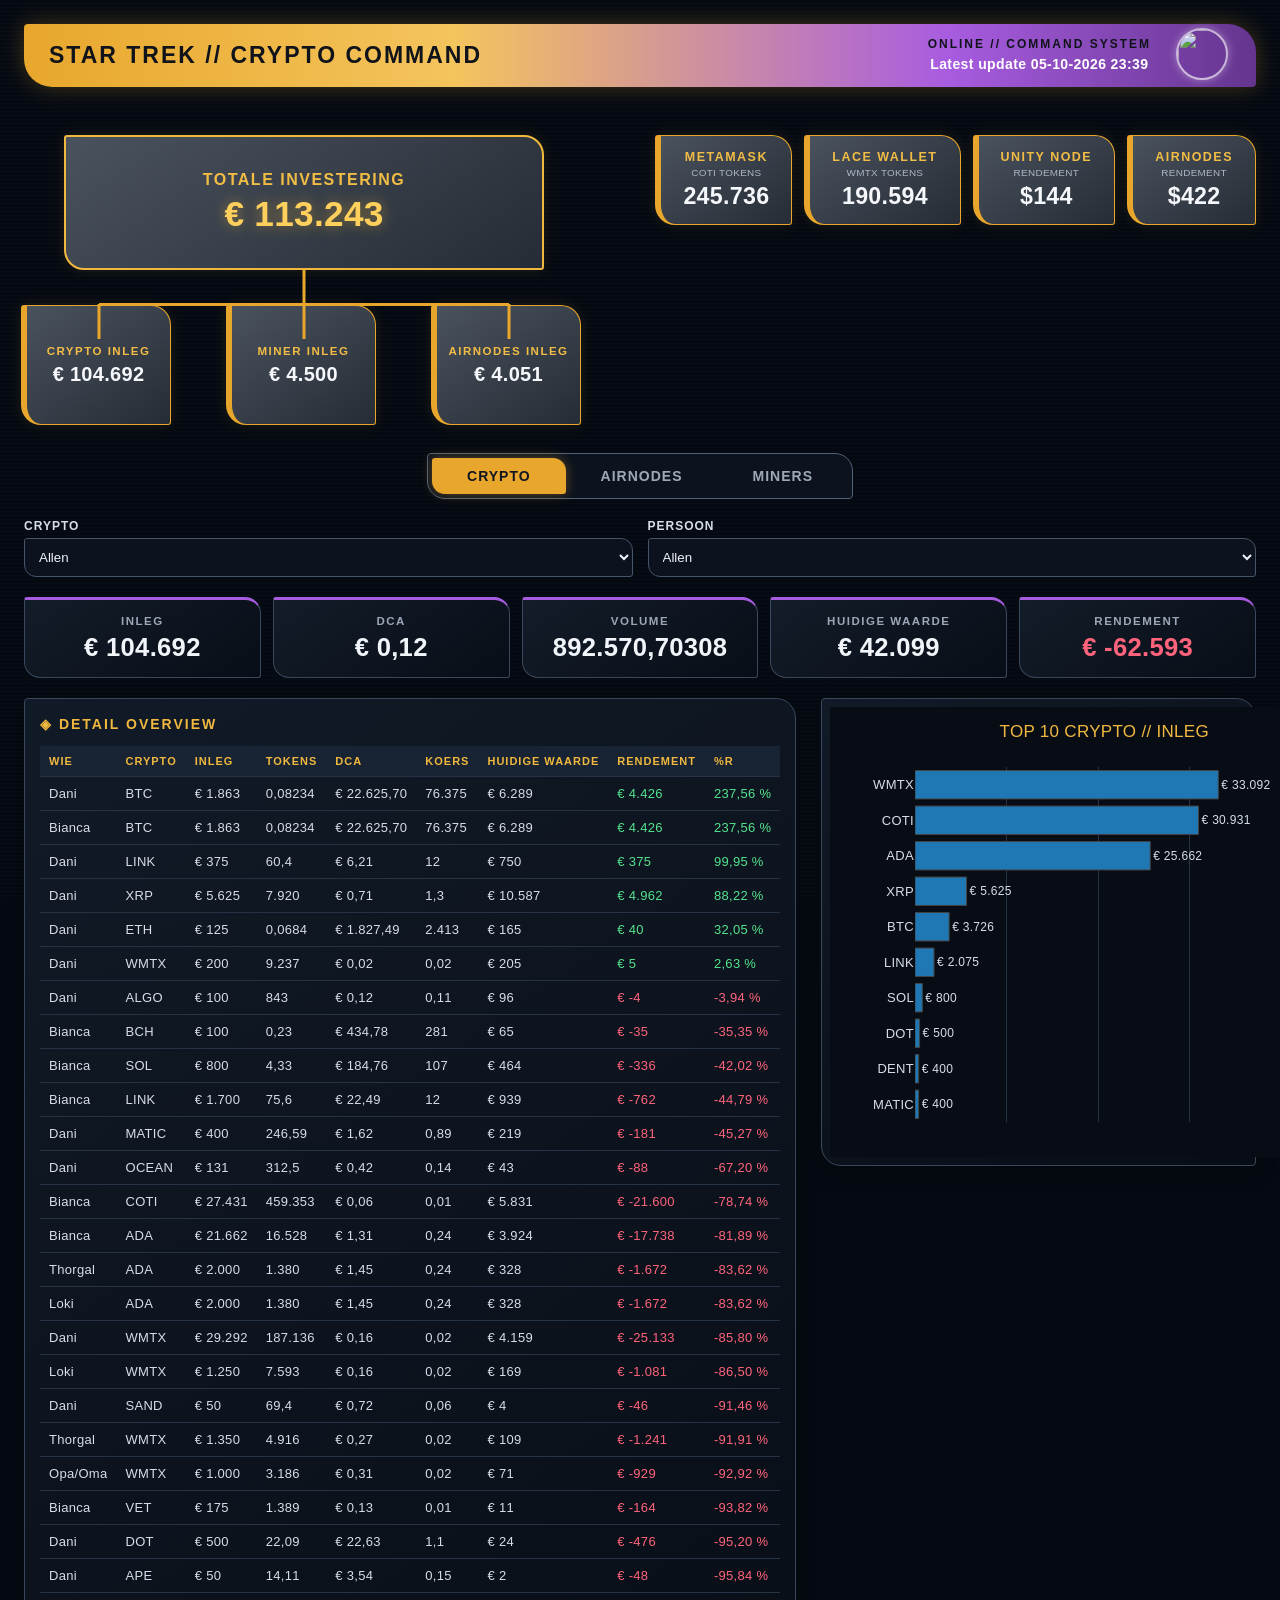
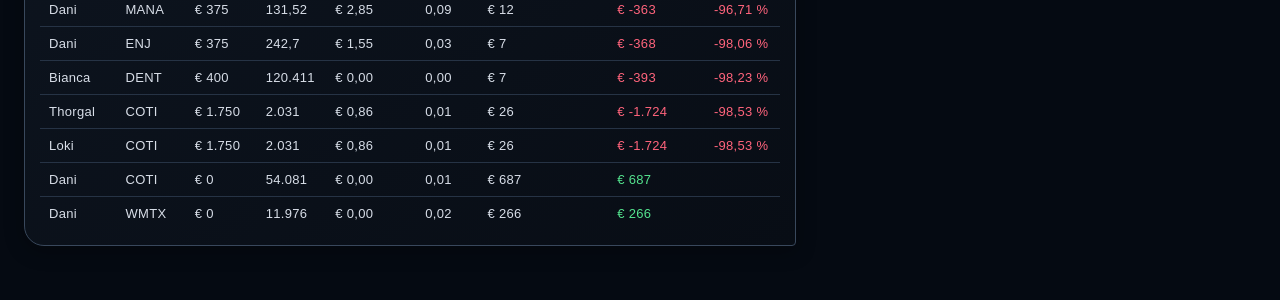
==== commit dc37b689: "Dashboard automatisch bijgewerkt" ====
--- a/index.html
+++ b/index.html
@@ -306,7 +306,7 @@
 
 <!-- DATA_START -->
 <script>
-window.DASHBOARD_DATA={"data": [{"Wie": "Dani", "Crypto": "Miner", "Inleg": 2250.0, "Tokens": NaN, "Type": "", "Aantal": 1.0, "Koers": NaN, "Huidige waarde": NaN, "Metamask": 245736.0, "Unity node": 144.0, "Airnodes R": 422.0}, {"Wie": "Bianca", "Crypto": "Miner", "Inleg": 2250.0, "Tokens": NaN, "Type": "", "Aantal": 1.0, "Koers": NaN, "Huidige waarde": NaN, "Metamask": NaN, "Unity node": NaN, "Airnodes R": NaN}, {"Wie": "Dani", "Crypto": "Airnodes", "Inleg": 550.0, "Tokens": NaN, "Type": "Frontier Core", "Aantal": 1.0, "Koers": NaN, "Huidige waarde": NaN, "Metamask": NaN, "Unity node": NaN, "Airnodes R": NaN}, {"Wie": "Dani", "Crypto": "Airnodes", "Inleg": 839.0, "Tokens": NaN, "Type": "Frontier Core", "Aantal": 2.0, "Koers": NaN, "Huidige waarde": NaN, "Metamask": NaN, "Unity node": NaN, "Airnodes R": NaN}, {"Wie": "Dani", "Crypto": "Airnodes", "Inleg": 1124.0, "Tokens": NaN, "Type": "Embernodes", "Aantal": 10.0, "Koers": NaN, "Huidige waarde": NaN, "Metamask": NaN, "Unity node": NaN, "Airnodes R": NaN}, {"Wie": "Bianca", "Crypto": "Airnodes", "Inleg": 562.0, "Tokens": NaN, "Type": "Embernodes", "Aantal": 5.0, "Koers": NaN, "Huidige waarde": NaN, "Metamask": NaN, "Unity node": NaN, "Airnodes R": NaN}, {"Wie": "Dani", "Crypto": "Airnodes", "Inleg": 488.0, "Tokens": NaN, "Type": "Sparks", "Aantal": 5.0, "Koers": NaN, "Huidige waarde": NaN, "Metamask": NaN, "Unity node": NaN, "Airnodes R": NaN}, {"Wie": "Bianca", "Crypto": "Airnodes", "Inleg": 488.0, "Tokens": NaN, "Type": "Sparks", "Aantal": 5.0, "Koers": NaN, "Huidige waarde": NaN, "Metamask": NaN, "Unity node": NaN, "Airnodes R": NaN}, {"Wie": "Thorgal", "Crypto": "ADA", "Inleg": 2000.0, "Tokens": 1380.0, "Type": "", "Aantal": NaN, "Koers": 0.236, "Huidige waarde": 326.19, "Metamask": NaN, "Unity node": NaN, "Airnodes R": NaN}, {"Wie": "Thorgal", "Crypto": "COTI", "Inleg": 1750.0, "Tokens": 2031.0, "Type": "", "Aantal": NaN, "Koers": 0.0127, "Huidige waarde": 25.73, "Metamask": NaN, "Unity node": NaN, "Airnodes R": NaN}, {"Wie": "Thorgal", "Crypto": "WMTX", "Inleg": 1350.0, "Tokens": 4916.0, "Type": "", "Aantal": NaN, "Koers": 0.022, "Huidige waarde": 108.99, "Metamask": NaN, "Unity node": NaN, "Airnodes R": NaN}, {"Wie": "Loki", "Crypto": "ADA", "Inleg": 2000.0, "Tokens": 1380.0, "Type": "", "Aantal": NaN, "Koers": 0.236, "Huidige waarde": 326.19, "Metamask": NaN, "Unity node": NaN, "Airnodes R": NaN}, {"Wie": "Loki", "Crypto": "COTI", "Inleg": 1750.0, "Tokens": 2031.0, "Type": "", "Aantal": NaN, "Koers": 0.0127, "Huidige waarde": 25.73, "Metamask": NaN, "Unity node": NaN, "Airnodes R": NaN}, {"Wie": "Loki", "Crypto": "WMTX", "Inleg": 1250.0, "Tokens": 7593.0, "Type": "", "Aantal": NaN, "Koers": 0.022, "Huidige waarde": 168.34, "Metamask": NaN, "Unity node": NaN, "Airnodes R": NaN}, {"Wie": "Opa/Oma", "Crypto": "WMTX", "Inleg": 1000.0, "Tokens": 3186.0, "Type": "", "Aantal": NaN, "Koers": 0.022, "Huidige waarde": 70.64, "Metamask": NaN, "Unity node": NaN, "Airnodes R": NaN}, {"Wie": "Dani", "Crypto": "WMTX", "Inleg": 29292.0, "Tokens": 187136.0, "Type": "", "Aantal": NaN, "Koers": 0.022, "Huidige waarde": 4148.91, "Metamask": NaN, "Unity node": NaN, "Airnodes R": NaN}, {"Wie": "Bianca", "Crypto": "ADA", "Inleg": 21662.0, "Tokens": 16528.0, "Type": "", "Aantal": NaN, "Koers": 0.236, "Huidige waarde": 3906.71, "Metamask": NaN, "Unity node": NaN, "Airnodes R": NaN}, {"Wie": "Dani", "Crypto": "COTI", "Inleg": 0.0, "Tokens": 54081.0, "Type": "", "Aantal": NaN, "Koers": 0.0127, "Huidige waarde": 685.09, "Metamask": NaN, "Unity node": NaN, "Airnodes R": NaN}, {"Wie": "Bianca", "Crypto": "COTI", "Inleg": 27431.0, "Tokens": 459353.0, "Type": "", "Aantal": NaN, "Koers": 0.0127, "Huidige waarde": 5818.99, "Metamask": NaN, "Unity node": NaN, "Airnodes R": NaN}, {"Wie": "Dani", "Crypto": "XRP", "Inleg": 5625.0, "Tokens": 7920.0, "Type": "", "Aantal": NaN, "Koers": 1.338, "Huidige waarde": 10593.05, "Metamask": NaN, "Unity node": NaN, "Airnodes R": NaN}, {"Wie": "Dani", "Crypto": "BTC", "Inleg": 1863.0, "Tokens": 0.08234, "Type": "", "Aantal": NaN, "Koers": 76137.99, "Huidige waarde": 6269.2, "Metamask": NaN, "Unity node": NaN, "Airnodes R": NaN}, {"Wie": "Bianca", "Crypto": "BTC", "Inleg": 1863.0, "Tokens": 0.08234, "Type": "", "Aantal": NaN, "Koers": 76137.99, "Huidige waarde": 6269.2, "Metamask": NaN, "Unity node": NaN, "Airnodes R": NaN}, {"Wie": "Dani", "Crypto": "LINK", "Inleg": 375.0, "Tokens": 60.4, "Type": "", "Aantal": NaN, "Koers": 12.39, "Huidige waarde": 748.61, "Metamask": NaN, "Unity node": NaN, "Airnodes R": NaN}, {"Wie": "Bianca", "Crypto": "LINK", "Inleg": 1700.0, "Tokens": 75.6, "Type": "", "Aantal": NaN, "Koers": 12.39, "Huidige waarde": 937.0, "Metamask": NaN, "Unity node": NaN, "Airnodes R": NaN}, {"Wie": "Bianca", "Crypto": "SOL", "Inleg": 800.0, "Tokens": 4.33, "Type": "", "Aantal": NaN, "Koers": 107.05, "Huidige waarde": 463.54, "Metamask": NaN, "Unity node": NaN, "Airnodes R": NaN}, {"Wie": "Dani", "Crypto": "DOT", "Inleg": 500.0, "Tokens": 22.09, "Type": "", "Aantal": NaN, "Koers": 1.07, "Huidige waarde": 23.64, "Metamask": NaN, "Unity node": NaN, "Airnodes R": NaN}, {"Wie": "Bianca", "Crypto": "DENT", "Inleg": 400.0, "Tokens": 120411.0, "Type": "", "Aantal": NaN, "Koers": 5.938e-05, "Huidige waarde": 7.15, "Metamask": NaN, "Unity node": NaN, "Airnodes R": NaN}, {"Wie": "Dani", "Crypto": "MATIC", "Inleg": 400.0, "Tokens": 246.59, "Type": "", "Aantal": NaN, "Koers": 0.888, "Huidige waarde": 219.02, "Metamask": NaN, "Unity node": NaN, "Airnodes R": NaN}, {"Wie": "Dani", "Crypto": "ENJ", "Inleg": 375.0, "Tokens": 242.7, "Type": "", "Aantal": NaN, "Koers": 0.03, "Huidige waarde": 7.27, "Metamask": NaN, "Unity node": NaN, "Airnodes R": NaN}, {"Wie": "Dani", "Crypto": "MANA", "Inleg": 375.0, "Tokens": 131.52, "Type": "", "Aantal": NaN, "Koers": 0.094724, "Huidige waarde": 12.4581, "Metamask": NaN, "Unity node": NaN, "Airnodes R": NaN}, {"Wie": "Dani", "Crypto": "ALGO", "Inleg": 100.0, "Tokens": 843.0, "Type": "", "Aantal": NaN, "Koers": 0.113, "Huidige waarde": 95.24, "Metamask": NaN, "Unity node": NaN, "Airnodes R": NaN}, {"Wie": "Dani", "Crypto": "OCEAN", "Inleg": 131.0, "Tokens": 312.5, "Type": "", "Aantal": NaN, "Koers": 0.138, "Huidige waarde": 43.15, "Metamask": NaN, "Unity node": NaN, "Airnodes R": NaN}, {"Wie": "Dani", "Crypto": "ETH", "Inleg": 125.0, "Tokens": 0.0684, "Type": "", "Aantal": NaN, "Koers": 2412.6, "Huidige waarde": 165.03, "Metamask": NaN, "Unity node": NaN, "Airnodes R": NaN}, {"Wie": "Dani", "Crypto": "SAND", "Inleg": 50.0, "Tokens": 69.4, "Type": "", "Aantal": NaN, "Koers": 0.06, "Huidige waarde": 4.2, "Metamask": NaN, "Unity node": NaN, "Airnodes R": NaN}, {"Wie": "Dani", "Crypto": "APE", "Inleg": 50.0, "Tokens": 14.11, "Type": "", "Aantal": NaN, "Koers": 0.146, "Huidige waarde": 2.06, "Metamask": NaN, "Unity node": NaN, "Airnodes R": NaN}, {"Wie": "Dani", "Crypto": "WMTX", "Inleg": 0.0, "Tokens": 11976.0, "Type": "", "Aantal": NaN, "Koers": 0.022, "Huidige waarde": 265.51, "Metamask": NaN, "Unity node": NaN, "Airnodes R": NaN}, {"Wie": "Bianca", "Crypto": "VET", "Inleg": 175.0, "Tokens": 1389.0, "Type": "", "Aantal": NaN, "Koers": 0.008, "Huidige waarde": 10.7, "Metamask": NaN, "Unity node": NaN, "Airnodes R": NaN}, {"Wie": "Bianca", "Crypto": "BCH", "Inleg": 100.0, "Tokens": 0.23, "Type": "", "Aantal": NaN, "Koers": 280.752, "Huidige waarde": 64.57, "Metamask": NaN, "Unity node": NaN, "Airnodes R": NaN}, {"Wie": "Dani", "Crypto": "WMTX", "Inleg": 200.0, "Tokens": 9237.0, "Type": "", "Aantal": NaN, "Koers": 0.022, "Huidige waarde": 204.79, "Metamask": NaN, "Unity node": NaN, "Airnodes R": NaN}], "kolomLNaam": "Airnodes R", "wmtxGekocht": 178618.0, "wmtxStaking": 11976.0, "wmtxTotaal": 190594.0, "latestUpdate": "05-10-2026 20:53"};
+window.DASHBOARD_DATA={"data": [{"Wie": "Dani", "Crypto": "Miner", "Inleg": 2250.0, "Tokens": NaN, "Type": "", "Aantal": 1.0, "Koers": NaN, "Huidige waarde": NaN, "Metamask": 245736.0, "Unity node": 144.0, "Airnodes R": 422.0}, {"Wie": "Bianca", "Crypto": "Miner", "Inleg": 2250.0, "Tokens": NaN, "Type": "", "Aantal": 1.0, "Koers": NaN, "Huidige waarde": NaN, "Metamask": NaN, "Unity node": NaN, "Airnodes R": NaN}, {"Wie": "Dani", "Crypto": "Airnodes", "Inleg": 550.0, "Tokens": NaN, "Type": "Frontier Core", "Aantal": 1.0, "Koers": NaN, "Huidige waarde": NaN, "Metamask": NaN, "Unity node": NaN, "Airnodes R": NaN}, {"Wie": "Dani", "Crypto": "Airnodes", "Inleg": 839.0, "Tokens": NaN, "Type": "Frontier Core", "Aantal": 2.0, "Koers": NaN, "Huidige waarde": NaN, "Metamask": NaN, "Unity node": NaN, "Airnodes R": NaN}, {"Wie": "Dani", "Crypto": "Airnodes", "Inleg": 1124.0, "Tokens": NaN, "Type": "Embernodes", "Aantal": 10.0, "Koers": NaN, "Huidige waarde": NaN, "Metamask": NaN, "Unity node": NaN, "Airnodes R": NaN}, {"Wie": "Bianca", "Crypto": "Airnodes", "Inleg": 562.0, "Tokens": NaN, "Type": "Embernodes", "Aantal": 5.0, "Koers": NaN, "Huidige waarde": NaN, "Metamask": NaN, "Unity node": NaN, "Airnodes R": NaN}, {"Wie": "Dani", "Crypto": "Airnodes", "Inleg": 488.0, "Tokens": NaN, "Type": "Sparks", "Aantal": 5.0, "Koers": NaN, "Huidige waarde": NaN, "Metamask": NaN, "Unity node": NaN, "Airnodes R": NaN}, {"Wie": "Bianca", "Crypto": "Airnodes", "Inleg": 488.0, "Tokens": NaN, "Type": "Sparks", "Aantal": 5.0, "Koers": NaN, "Huidige waarde": NaN, "Metamask": NaN, "Unity node": NaN, "Airnodes R": NaN}, {"Wie": "Thorgal", "Crypto": "ADA", "Inleg": 2000.0, "Tokens": 1380.0, "Type": "", "Aantal": NaN, "Koers": 0.237, "Huidige waarde": 327.63, "Metamask": NaN, "Unity node": NaN, "Airnodes R": NaN}, {"Wie": "Thorgal", "Crypto": "COTI", "Inleg": 1750.0, "Tokens": 2031.0, "Type": "", "Aantal": NaN, "Koers": 0.0127, "Huidige waarde": 25.78, "Metamask": NaN, "Unity node": NaN, "Airnodes R": NaN}, {"Wie": "Thorgal", "Crypto": "WMTX", "Inleg": 1350.0, "Tokens": 4916.0, "Type": "", "Aantal": NaN, "Koers": 0.022, "Huidige waarde": 109.24, "Metamask": NaN, "Unity node": NaN, "Airnodes R": NaN}, {"Wie": "Loki", "Crypto": "ADA", "Inleg": 2000.0, "Tokens": 1380.0, "Type": "", "Aantal": NaN, "Koers": 0.237, "Huidige waarde": 327.63, "Metamask": NaN, "Unity node": NaN, "Airnodes R": NaN}, {"Wie": "Loki", "Crypto": "COTI", "Inleg": 1750.0, "Tokens": 2031.0, "Type": "", "Aantal": NaN, "Koers": 0.0127, "Huidige waarde": 25.78, "Metamask": NaN, "Unity node": NaN, "Airnodes R": NaN}, {"Wie": "Loki", "Crypto": "WMTX", "Inleg": 1250.0, "Tokens": 7593.0, "Type": "", "Aantal": NaN, "Koers": 0.022, "Huidige waarde": 168.73, "Metamask": NaN, "Unity node": NaN, "Airnodes R": NaN}, {"Wie": "Opa/Oma", "Crypto": "WMTX", "Inleg": 1000.0, "Tokens": 3186.0, "Type": "", "Aantal": NaN, "Koers": 0.022, "Huidige waarde": 70.8, "Metamask": NaN, "Unity node": NaN, "Airnodes R": NaN}, {"Wie": "Dani", "Crypto": "WMTX", "Inleg": 29292.0, "Tokens": 187136.0, "Type": "", "Aantal": NaN, "Koers": 0.022, "Huidige waarde": 4158.54, "Metamask": NaN, "Unity node": NaN, "Airnodes R": NaN}, {"Wie": "Bianca", "Crypto": "ADA", "Inleg": 21662.0, "Tokens": 16528.0, "Type": "", "Aantal": NaN, "Koers": 0.237, "Huidige waarde": 3923.93, "Metamask": NaN, "Unity node": NaN, "Airnodes R": NaN}, {"Wie": "Dani", "Crypto": "COTI", "Inleg": 0.0, "Tokens": 54081.0, "Type": "", "Aantal": NaN, "Koers": 0.0127, "Huidige waarde": 686.5, "Metamask": NaN, "Unity node": NaN, "Airnodes R": NaN}, {"Wie": "Bianca", "Crypto": "COTI", "Inleg": 27431.0, "Tokens": 459353.0, "Type": "", "Aantal": NaN, "Koers": 0.0127, "Huidige waarde": 5831.0, "Metamask": NaN, "Unity node": NaN, "Airnodes R": NaN}, {"Wie": "Dani", "Crypto": "XRP", "Inleg": 5625.0, "Tokens": 7920.0, "Type": "", "Aantal": NaN, "Koers": 1.337, "Huidige waarde": 10587.1, "Metamask": NaN, "Unity node": NaN, "Airnodes R": NaN}, {"Wie": "Dani", "Crypto": "BTC", "Inleg": 1863.0, "Tokens": 0.08234, "Type": "", "Aantal": NaN, "Koers": 76375.05, "Huidige waarde": 6288.72, "Metamask": NaN, "Unity node": NaN, "Airnodes R": NaN}, {"Wie": "Bianca", "Crypto": "BTC", "Inleg": 1863.0, "Tokens": 0.08234, "Type": "", "Aantal": NaN, "Koers": 76375.05, "Huidige waarde": 6288.72, "Metamask": NaN, "Unity node": NaN, "Airnodes R": NaN}, {"Wie": "Dani", "Crypto": "LINK", "Inleg": 375.0, "Tokens": 60.4, "Type": "", "Aantal": NaN, "Koers": 12.41, "Huidige waarde": 749.81, "Metamask": NaN, "Unity node": NaN, "Airnodes R": NaN}, {"Wie": "Bianca", "Crypto": "LINK", "Inleg": 1700.0, "Tokens": 75.6, "Type": "", "Aantal": NaN, "Koers": 12.41, "Huidige waarde": 938.5, "Metamask": NaN, "Unity node": NaN, "Airnodes R": NaN}, {"Wie": "Bianca", "Crypto": "SOL", "Inleg": 800.0, "Tokens": 4.33, "Type": "", "Aantal": NaN, "Koers": 107.13, "Huidige waarde": 463.86, "Metamask": NaN, "Unity node": NaN, "Airnodes R": NaN}, {"Wie": "Dani", "Crypto": "DOT", "Inleg": 500.0, "Tokens": 22.09, "Type": "", "Aantal": NaN, "Koers": 1.087, "Huidige waarde": 24.02, "Metamask": NaN, "Unity node": NaN, "Airnodes R": NaN}, {"Wie": "Bianca", "Crypto": "DENT", "Inleg": 400.0, "Tokens": 120411.0, "Type": "", "Aantal": NaN, "Koers": 5.875e-05, "Huidige waarde": 7.07, "Metamask": NaN, "Unity node": NaN, "Airnodes R": NaN}, {"Wie": "Dani", "Crypto": "MATIC", "Inleg": 400.0, "Tokens": 246.59, "Type": "", "Aantal": NaN, "Koers": 0.888, "Huidige waarde": 218.93, "Metamask": NaN, "Unity node": NaN, "Airnodes R": NaN}, {"Wie": "Dani", "Crypto": "ENJ", "Inleg": 375.0, "Tokens": 242.7, "Type": "", "Aantal": NaN, "Koers": 0.03, "Huidige waarde": 7.28, "Metamask": NaN, "Unity node": NaN, "Airnodes R": NaN}, {"Wie": "Dani", "Crypto": "MANA", "Inleg": 375.0, "Tokens": 131.52, "Type": "", "Aantal": NaN, "Koers": 0.0938972, "Huidige waarde": 12.3494, "Metamask": NaN, "Unity node": NaN, "Airnodes R": NaN}, {"Wie": "Dani", "Crypto": "ALGO", "Inleg": 100.0, "Tokens": 843.0, "Type": "", "Aantal": NaN, "Koers": 0.114, "Huidige waarde": 96.06, "Metamask": NaN, "Unity node": NaN, "Airnodes R": NaN}, {"Wie": "Dani", "Crypto": "OCEAN", "Inleg": 131.0, "Tokens": 312.5, "Type": "", "Aantal": NaN, "Koers": 0.138, "Huidige waarde": 42.97, "Metamask": NaN, "Unity node": NaN, "Airnodes R": NaN}, {"Wie": "Dani", "Crypto": "ETH", "Inleg": 125.0, "Tokens": 0.0684, "Type": "", "Aantal": NaN, "Koers": 2413.2, "Huidige waarde": 165.06, "Metamask": NaN, "Unity node": NaN, "Airnodes R": NaN}, {"Wie": "Dani", "Crypto": "SAND", "Inleg": 50.0, "Tokens": 69.4, "Type": "", "Aantal": NaN, "Koers": 0.061, "Huidige waarde": 4.27, "Metamask": NaN, "Unity node": NaN, "Airnodes R": NaN}, {"Wie": "Dani", "Crypto": "APE", "Inleg": 50.0, "Tokens": 14.11, "Type": "", "Aantal": NaN, "Koers": 0.147, "Huidige waarde": 2.08, "Metamask": NaN, "Unity node": NaN, "Airnodes R": NaN}, {"Wie": "Dani", "Crypto": "WMTX", "Inleg": 0.0, "Tokens": 11976.0, "Type": "", "Aantal": NaN, "Koers": 0.022, "Huidige waarde": 266.13, "Metamask": NaN, "Unity node": NaN, "Airnodes R": NaN}, {"Wie": "Bianca", "Crypto": "VET", "Inleg": 175.0, "Tokens": 1389.0, "Type": "", "Aantal": NaN, "Koers": 0.008, "Huidige waarde": 10.81, "Metamask": NaN, "Unity node": NaN, "Airnodes R": NaN}, {"Wie": "Bianca", "Crypto": "BCH", "Inleg": 100.0, "Tokens": 0.23, "Type": "", "Aantal": NaN, "Koers": 281.066, "Huidige waarde": 64.65, "Metamask": NaN, "Unity node": NaN, "Airnodes R": NaN}, {"Wie": "Dani", "Crypto": "WMTX", "Inleg": 200.0, "Tokens": 9237.0, "Type": "", "Aantal": NaN, "Koers": 0.022, "Huidige waarde": 205.26, "Metamask": NaN, "Unity node": NaN, "Airnodes R": NaN}], "kolomLNaam": "Airnodes R", "wmtxGekocht": 178618.0, "wmtxStaking": 11976.0, "wmtxTotaal": 190594.0, "latestUpdate": "05-10-2026 23:39"};
 </script>
 <!-- DATA_END -->
 
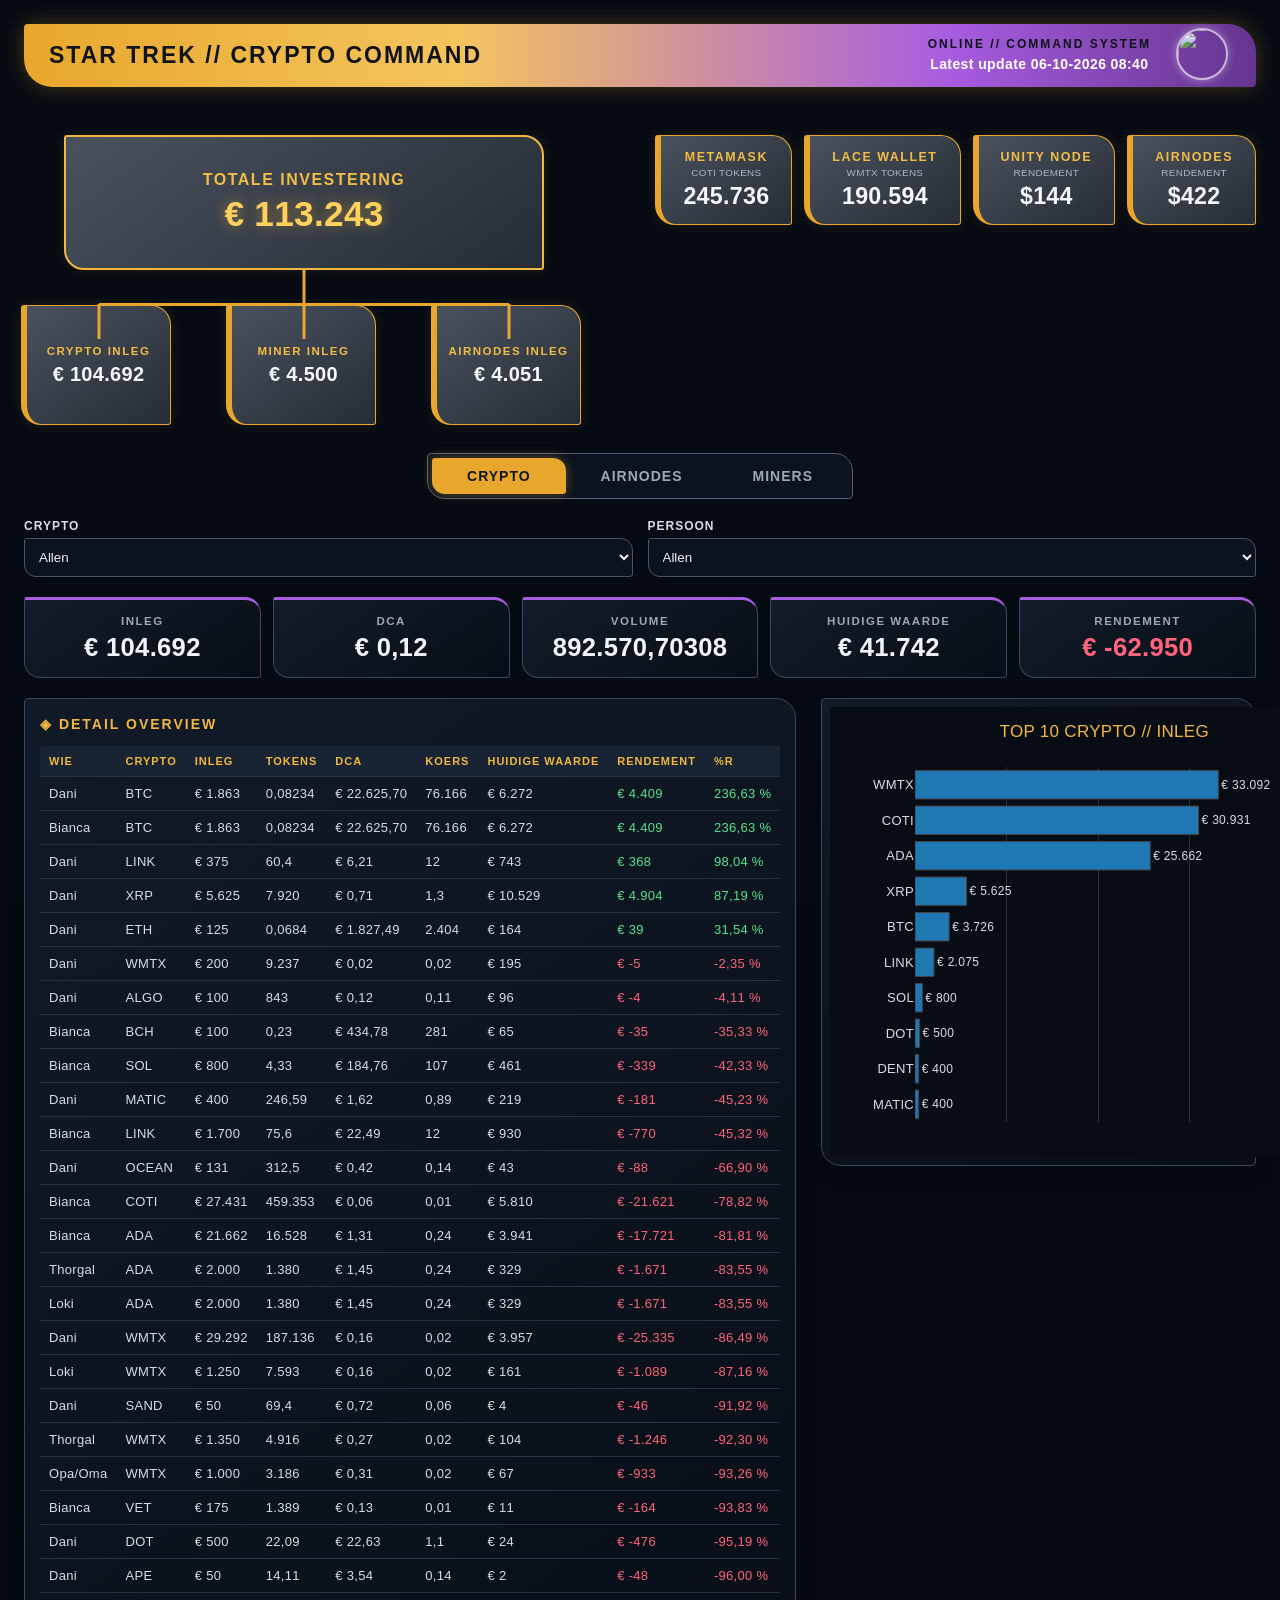
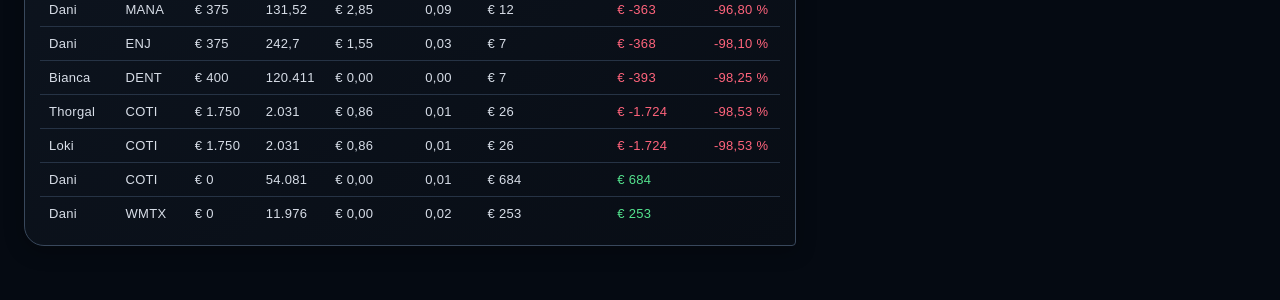
==== commit 6a343ab7: "Dashboard automatisch bijgewerkt" ====
--- a/index.html
+++ b/index.html
@@ -306,7 +306,7 @@
 
 <!-- DATA_START -->
 <script>
-window.DASHBOARD_DATA={"data": [{"Wie": "Dani", "Crypto": "Miner", "Inleg": 2250.0, "Tokens": NaN, "Type": "", "Aantal": 1.0, "Koers": NaN, "Huidige waarde": NaN, "Metamask": 245736.0, "Unity node": 144.0, "Airnodes R": 422.0}, {"Wie": "Bianca", "Crypto": "Miner", "Inleg": 2250.0, "Tokens": NaN, "Type": "", "Aantal": 1.0, "Koers": NaN, "Huidige waarde": NaN, "Metamask": NaN, "Unity node": NaN, "Airnodes R": NaN}, {"Wie": "Dani", "Crypto": "Airnodes", "Inleg": 550.0, "Tokens": NaN, "Type": "Frontier Core", "Aantal": 1.0, "Koers": NaN, "Huidige waarde": NaN, "Metamask": NaN, "Unity node": NaN, "Airnodes R": NaN}, {"Wie": "Dani", "Crypto": "Airnodes", "Inleg": 839.0, "Tokens": NaN, "Type": "Frontier Core", "Aantal": 2.0, "Koers": NaN, "Huidige waarde": NaN, "Metamask": NaN, "Unity node": NaN, "Airnodes R": NaN}, {"Wie": "Dani", "Crypto": "Airnodes", "Inleg": 1124.0, "Tokens": NaN, "Type": "Embernodes", "Aantal": 10.0, "Koers": NaN, "Huidige waarde": NaN, "Metamask": NaN, "Unity node": NaN, "Airnodes R": NaN}, {"Wie": "Bianca", "Crypto": "Airnodes", "Inleg": 562.0, "Tokens": NaN, "Type": "Embernodes", "Aantal": 5.0, "Koers": NaN, "Huidige waarde": NaN, "Metamask": NaN, "Unity node": NaN, "Airnodes R": NaN}, {"Wie": "Dani", "Crypto": "Airnodes", "Inleg": 488.0, "Tokens": NaN, "Type": "Sparks", "Aantal": 5.0, "Koers": NaN, "Huidige waarde": NaN, "Metamask": NaN, "Unity node": NaN, "Airnodes R": NaN}, {"Wie": "Bianca", "Crypto": "Airnodes", "Inleg": 488.0, "Tokens": NaN, "Type": "Sparks", "Aantal": 5.0, "Koers": NaN, "Huidige waarde": NaN, "Metamask": NaN, "Unity node": NaN, "Airnodes R": NaN}, {"Wie": "Thorgal", "Crypto": "ADA", "Inleg": 2000.0, "Tokens": 1380.0, "Type": "", "Aantal": NaN, "Koers": 0.237, "Huidige waarde": 327.63, "Metamask": NaN, "Unity node": NaN, "Airnodes R": NaN}, {"Wie": "Thorgal", "Crypto": "COTI", "Inleg": 1750.0, "Tokens": 2031.0, "Type": "", "Aantal": NaN, "Koers": 0.0127, "Huidige waarde": 25.78, "Metamask": NaN, "Unity node": NaN, "Airnodes R": NaN}, {"Wie": "Thorgal", "Crypto": "WMTX", "Inleg": 1350.0, "Tokens": 4916.0, "Type": "", "Aantal": NaN, "Koers": 0.022, "Huidige waarde": 109.24, "Metamask": NaN, "Unity node": NaN, "Airnodes R": NaN}, {"Wie": "Loki", "Crypto": "ADA", "Inleg": 2000.0, "Tokens": 1380.0, "Type": "", "Aantal": NaN, "Koers": 0.237, "Huidige waarde": 327.63, "Metamask": NaN, "Unity node": NaN, "Airnodes R": NaN}, {"Wie": "Loki", "Crypto": "COTI", "Inleg": 1750.0, "Tokens": 2031.0, "Type": "", "Aantal": NaN, "Koers": 0.0127, "Huidige waarde": 25.78, "Metamask": NaN, "Unity node": NaN, "Airnodes R": NaN}, {"Wie": "Loki", "Crypto": "WMTX", "Inleg": 1250.0, "Tokens": 7593.0, "Type": "", "Aantal": NaN, "Koers": 0.022, "Huidige waarde": 168.73, "Metamask": NaN, "Unity node": NaN, "Airnodes R": NaN}, {"Wie": "Opa/Oma", "Crypto": "WMTX", "Inleg": 1000.0, "Tokens": 3186.0, "Type": "", "Aantal": NaN, "Koers": 0.022, "Huidige waarde": 70.8, "Metamask": NaN, "Unity node": NaN, "Airnodes R": NaN}, {"Wie": "Dani", "Crypto": "WMTX", "Inleg": 29292.0, "Tokens": 187136.0, "Type": "", "Aantal": NaN, "Koers": 0.022, "Huidige waarde": 4158.54, "Metamask": NaN, "Unity node": NaN, "Airnodes R": NaN}, {"Wie": "Bianca", "Crypto": "ADA", "Inleg": 21662.0, "Tokens": 16528.0, "Type": "", "Aantal": NaN, "Koers": 0.237, "Huidige waarde": 3923.93, "Metamask": NaN, "Unity node": NaN, "Airnodes R": NaN}, {"Wie": "Dani", "Crypto": "COTI", "Inleg": 0.0, "Tokens": 54081.0, "Type": "", "Aantal": NaN, "Koers": 0.0127, "Huidige waarde": 686.5, "Metamask": NaN, "Unity node": NaN, "Airnodes R": NaN}, {"Wie": "Bianca", "Crypto": "COTI", "Inleg": 27431.0, "Tokens": 459353.0, "Type": "", "Aantal": NaN, "Koers": 0.0127, "Huidige waarde": 5831.0, "Metamask": NaN, "Unity node": NaN, "Airnodes R": NaN}, {"Wie": "Dani", "Crypto": "XRP", "Inleg": 5625.0, "Tokens": 7920.0, "Type": "", "Aantal": NaN, "Koers": 1.337, "Huidige waarde": 10587.1, "Metamask": NaN, "Unity node": NaN, "Airnodes R": NaN}, {"Wie": "Dani", "Crypto": "BTC", "Inleg": 1863.0, "Tokens": 0.08234, "Type": "", "Aantal": NaN, "Koers": 76375.05, "Huidige waarde": 6288.72, "Metamask": NaN, "Unity node": NaN, "Airnodes R": NaN}, {"Wie": "Bianca", "Crypto": "BTC", "Inleg": 1863.0, "Tokens": 0.08234, "Type": "", "Aantal": NaN, "Koers": 76375.05, "Huidige waarde": 6288.72, "Metamask": NaN, "Unity node": NaN, "Airnodes R": NaN}, {"Wie": "Dani", "Crypto": "LINK", "Inleg": 375.0, "Tokens": 60.4, "Type": "", "Aantal": NaN, "Koers": 12.41, "Huidige waarde": 749.81, "Metamask": NaN, "Unity node": NaN, "Airnodes R": NaN}, {"Wie": "Bianca", "Crypto": "LINK", "Inleg": 1700.0, "Tokens": 75.6, "Type": "", "Aantal": NaN, "Koers": 12.41, "Huidige waarde": 938.5, "Metamask": NaN, "Unity node": NaN, "Airnodes R": NaN}, {"Wie": "Bianca", "Crypto": "SOL", "Inleg": 800.0, "Tokens": 4.33, "Type": "", "Aantal": NaN, "Koers": 107.13, "Huidige waarde": 463.86, "Metamask": NaN, "Unity node": NaN, "Airnodes R": NaN}, {"Wie": "Dani", "Crypto": "DOT", "Inleg": 500.0, "Tokens": 22.09, "Type": "", "Aantal": NaN, "Koers": 1.087, "Huidige waarde": 24.02, "Metamask": NaN, "Unity node": NaN, "Airnodes R": NaN}, {"Wie": "Bianca", "Crypto": "DENT", "Inleg": 400.0, "Tokens": 120411.0, "Type": "", "Aantal": NaN, "Koers": 5.875e-05, "Huidige waarde": 7.07, "Metamask": NaN, "Unity node": NaN, "Airnodes R": NaN}, {"Wie": "Dani", "Crypto": "MATIC", "Inleg": 400.0, "Tokens": 246.59, "Type": "", "Aantal": NaN, "Koers": 0.888, "Huidige waarde": 218.93, "Metamask": NaN, "Unity node": NaN, "Airnodes R": NaN}, {"Wie": "Dani", "Crypto": "ENJ", "Inleg": 375.0, "Tokens": 242.7, "Type": "", "Aantal": NaN, "Koers": 0.03, "Huidige waarde": 7.28, "Metamask": NaN, "Unity node": NaN, "Airnodes R": NaN}, {"Wie": "Dani", "Crypto": "MANA", "Inleg": 375.0, "Tokens": 131.52, "Type": "", "Aantal": NaN, "Koers": 0.0938972, "Huidige waarde": 12.3494, "Metamask": NaN, "Unity node": NaN, "Airnodes R": NaN}, {"Wie": "Dani", "Crypto": "ALGO", "Inleg": 100.0, "Tokens": 843.0, "Type": "", "Aantal": NaN, "Koers": 0.114, "Huidige waarde": 96.06, "Metamask": NaN, "Unity node": NaN, "Airnodes R": NaN}, {"Wie": "Dani", "Crypto": "OCEAN", "Inleg": 131.0, "Tokens": 312.5, "Type": "", "Aantal": NaN, "Koers": 0.138, "Huidige waarde": 42.97, "Metamask": NaN, "Unity node": NaN, "Airnodes R": NaN}, {"Wie": "Dani", "Crypto": "ETH", "Inleg": 125.0, "Tokens": 0.0684, "Type": "", "Aantal": NaN, "Koers": 2413.2, "Huidige waarde": 165.06, "Metamask": NaN, "Unity node": NaN, "Airnodes R": NaN}, {"Wie": "Dani", "Crypto": "SAND", "Inleg": 50.0, "Tokens": 69.4, "Type": "", "Aantal": NaN, "Koers": 0.061, "Huidige waarde": 4.27, "Metamask": NaN, "Unity node": NaN, "Airnodes R": NaN}, {"Wie": "Dani", "Crypto": "APE", "Inleg": 50.0, "Tokens": 14.11, "Type": "", "Aantal": NaN, "Koers": 0.147, "Huidige waarde": 2.08, "Metamask": NaN, "Unity node": NaN, "Airnodes R": NaN}, {"Wie": "Dani", "Crypto": "WMTX", "Inleg": 0.0, "Tokens": 11976.0, "Type": "", "Aantal": NaN, "Koers": 0.022, "Huidige waarde": 266.13, "Metamask": NaN, "Unity node": NaN, "Airnodes R": NaN}, {"Wie": "Bianca", "Crypto": "VET", "Inleg": 175.0, "Tokens": 1389.0, "Type": "", "Aantal": NaN, "Koers": 0.008, "Huidige waarde": 10.81, "Metamask": NaN, "Unity node": NaN, "Airnodes R": NaN}, {"Wie": "Bianca", "Crypto": "BCH", "Inleg": 100.0, "Tokens": 0.23, "Type": "", "Aantal": NaN, "Koers": 281.066, "Huidige waarde": 64.65, "Metamask": NaN, "Unity node": NaN, "Airnodes R": NaN}, {"Wie": "Dani", "Crypto": "WMTX", "Inleg": 200.0, "Tokens": 9237.0, "Type": "", "Aantal": NaN, "Koers": 0.022, "Huidige waarde": 205.26, "Metamask": NaN, "Unity node": NaN, "Airnodes R": NaN}], "kolomLNaam": "Airnodes R", "wmtxGekocht": 178618.0, "wmtxStaking": 11976.0, "wmtxTotaal": 190594.0, "latestUpdate": "05-10-2026 23:39"};
+window.DASHBOARD_DATA={"data": [{"Wie": "Dani", "Crypto": "Miner", "Inleg": 2250.0, "Tokens": NaN, "Type": "", "Aantal": 1.0, "Koers": NaN, "Huidige waarde": NaN, "Metamask": 245736.0, "Unity node": 144.0, "Airnodes R": 422.0}, {"Wie": "Bianca", "Crypto": "Miner", "Inleg": 2250.0, "Tokens": NaN, "Type": "", "Aantal": 1.0, "Koers": NaN, "Huidige waarde": NaN, "Metamask": NaN, "Unity node": NaN, "Airnodes R": NaN}, {"Wie": "Dani", "Crypto": "Airnodes", "Inleg": 550.0, "Tokens": NaN, "Type": "Frontier Core", "Aantal": 1.0, "Koers": NaN, "Huidige waarde": NaN, "Metamask": NaN, "Unity node": NaN, "Airnodes R": NaN}, {"Wie": "Dani", "Crypto": "Airnodes", "Inleg": 839.0, "Tokens": NaN, "Type": "Frontier Core", "Aantal": 2.0, "Koers": NaN, "Huidige waarde": NaN, "Metamask": NaN, "Unity node": NaN, "Airnodes R": NaN}, {"Wie": "Dani", "Crypto": "Airnodes", "Inleg": 1124.0, "Tokens": NaN, "Type": "Embernodes", "Aantal": 10.0, "Koers": NaN, "Huidige waarde": NaN, "Metamask": NaN, "Unity node": NaN, "Airnodes R": NaN}, {"Wie": "Bianca", "Crypto": "Airnodes", "Inleg": 562.0, "Tokens": NaN, "Type": "Embernodes", "Aantal": 5.0, "Koers": NaN, "Huidige waarde": NaN, "Metamask": NaN, "Unity node": NaN, "Airnodes R": NaN}, {"Wie": "Dani", "Crypto": "Airnodes", "Inleg": 488.0, "Tokens": NaN, "Type": "Sparks", "Aantal": 5.0, "Koers": NaN, "Huidige waarde": NaN, "Metamask": NaN, "Unity node": NaN, "Airnodes R": NaN}, {"Wie": "Bianca", "Crypto": "Airnodes", "Inleg": 488.0, "Tokens": NaN, "Type": "Sparks", "Aantal": 5.0, "Koers": NaN, "Huidige waarde": NaN, "Metamask": NaN, "Unity node": NaN, "Airnodes R": NaN}, {"Wie": "Thorgal", "Crypto": "ADA", "Inleg": 2000.0, "Tokens": 1380.0, "Type": "", "Aantal": NaN, "Koers": 0.238, "Huidige waarde": 329.07, "Metamask": NaN, "Unity node": NaN, "Airnodes R": NaN}, {"Wie": "Thorgal", "Crypto": "COTI", "Inleg": 1750.0, "Tokens": 2031.0, "Type": "", "Aantal": NaN, "Koers": 0.0126, "Huidige waarde": 25.69, "Metamask": NaN, "Unity node": NaN, "Airnodes R": NaN}, {"Wie": "Thorgal", "Crypto": "WMTX", "Inleg": 1350.0, "Tokens": 4916.0, "Type": "", "Aantal": NaN, "Koers": 0.021, "Huidige waarde": 103.94, "Metamask": NaN, "Unity node": NaN, "Airnodes R": NaN}, {"Wie": "Loki", "Crypto": "ADA", "Inleg": 2000.0, "Tokens": 1380.0, "Type": "", "Aantal": NaN, "Koers": 0.238, "Huidige waarde": 329.07, "Metamask": NaN, "Unity node": NaN, "Airnodes R": NaN}, {"Wie": "Loki", "Crypto": "COTI", "Inleg": 1750.0, "Tokens": 2031.0, "Type": "", "Aantal": NaN, "Koers": 0.0126, "Huidige waarde": 25.69, "Metamask": NaN, "Unity node": NaN, "Airnodes R": NaN}, {"Wie": "Loki", "Crypto": "WMTX", "Inleg": 1250.0, "Tokens": 7593.0, "Type": "", "Aantal": NaN, "Koers": 0.021, "Huidige waarde": 160.54, "Metamask": NaN, "Unity node": NaN, "Airnodes R": NaN}, {"Wie": "Opa/Oma", "Crypto": "WMTX", "Inleg": 1000.0, "Tokens": 3186.0, "Type": "", "Aantal": NaN, "Koers": 0.021, "Huidige waarde": 67.36, "Metamask": NaN, "Unity node": NaN, "Airnodes R": NaN}, {"Wie": "Dani", "Crypto": "WMTX", "Inleg": 29292.0, "Tokens": 187136.0, "Type": "", "Aantal": NaN, "Koers": 0.021, "Huidige waarde": 3956.67, "Metamask": NaN, "Unity node": NaN, "Airnodes R": NaN}, {"Wie": "Bianca", "Crypto": "ADA", "Inleg": 21662.0, "Tokens": 16528.0, "Type": "", "Aantal": NaN, "Koers": 0.238, "Huidige waarde": 3941.15, "Metamask": NaN, "Unity node": NaN, "Airnodes R": NaN}, {"Wie": "Dani", "Crypto": "COTI", "Inleg": 0.0, "Tokens": 54081.0, "Type": "", "Aantal": NaN, "Koers": 0.0126, "Huidige waarde": 684.01, "Metamask": NaN, "Unity node": NaN, "Airnodes R": NaN}, {"Wie": "Bianca", "Crypto": "COTI", "Inleg": 27431.0, "Tokens": 459353.0, "Type": "", "Aantal": NaN, "Koers": 0.0126, "Huidige waarde": 5809.85, "Metamask": NaN, "Unity node": NaN, "Airnodes R": NaN}, {"Wie": "Dani", "Crypto": "XRP", "Inleg": 5625.0, "Tokens": 7920.0, "Type": "", "Aantal": NaN, "Koers": 1.329, "Huidige waarde": 10529.38, "Metamask": NaN, "Unity node": NaN, "Airnodes R": NaN}, {"Wie": "Dani", "Crypto": "BTC", "Inleg": 1863.0, "Tokens": 0.08234, "Type": "", "Aantal": NaN, "Koers": 76165.99, "Huidige waarde": 6271.51, "Metamask": NaN, "Unity node": NaN, "Airnodes R": NaN}, {"Wie": "Bianca", "Crypto": "BTC", "Inleg": 1863.0, "Tokens": 0.08234, "Type": "", "Aantal": NaN, "Koers": 76165.99, "Huidige waarde": 6271.51, "Metamask": NaN, "Unity node": NaN, "Airnodes R": NaN}, {"Wie": "Dani", "Crypto": "LINK", "Inleg": 375.0, "Tokens": 60.4, "Type": "", "Aantal": NaN, "Koers": 12.3, "Huidige waarde": 742.64, "Metamask": NaN, "Unity node": NaN, "Airnodes R": NaN}, {"Wie": "Bianca", "Crypto": "LINK", "Inleg": 1700.0, "Tokens": 75.6, "Type": "", "Aantal": NaN, "Koers": 12.3, "Huidige waarde": 929.53, "Metamask": NaN, "Unity node": NaN, "Airnodes R": NaN}, {"Wie": "Bianca", "Crypto": "SOL", "Inleg": 800.0, "Tokens": 4.33, "Type": "", "Aantal": NaN, "Koers": 106.54, "Huidige waarde": 461.34, "Metamask": NaN, "Unity node": NaN, "Airnodes R": NaN}, {"Wie": "Dani", "Crypto": "DOT", "Inleg": 500.0, "Tokens": 22.09, "Type": "", "Aantal": NaN, "Koers": 1.089, "Huidige waarde": 24.05, "Metamask": NaN, "Unity node": NaN, "Airnodes R": NaN}, {"Wie": "Bianca", "Crypto": "DENT", "Inleg": 400.0, "Tokens": 120411.0, "Type": "", "Aantal": NaN, "Koers": 5.814e-05, "Huidige waarde": 7.0, "Metamask": NaN, "Unity node": NaN, "Airnodes R": NaN}, {"Wie": "Dani", "Crypto": "MATIC", "Inleg": 400.0, "Tokens": 246.59, "Type": "", "Aantal": NaN, "Koers": 0.888, "Huidige waarde": 219.08, "Metamask": NaN, "Unity node": NaN, "Airnodes R": NaN}, {"Wie": "Dani", "Crypto": "ENJ", "Inleg": 375.0, "Tokens": 242.7, "Type": "", "Aantal": NaN, "Koers": 0.029, "Huidige waarde": 7.11, "Metamask": NaN, "Unity node": NaN, "Airnodes R": NaN}, {"Wie": "Dani", "Crypto": "MANA", "Inleg": 375.0, "Tokens": 131.52, "Type": "", "Aantal": NaN, "Koers": 0.091139, "Huidige waarde": 11.9866, "Metamask": NaN, "Unity node": NaN, "Airnodes R": NaN}, {"Wie": "Dani", "Crypto": "ALGO", "Inleg": 100.0, "Tokens": 843.0, "Type": "", "Aantal": NaN, "Koers": 0.114, "Huidige waarde": 95.89, "Metamask": NaN, "Unity node": NaN, "Airnodes R": NaN}, {"Wie": "Dani", "Crypto": "OCEAN", "Inleg": 131.0, "Tokens": 312.5, "Type": "", "Aantal": NaN, "Koers": 0.139, "Huidige waarde": 43.36, "Metamask": NaN, "Unity node": NaN, "Airnodes R": NaN}, {"Wie": "Dani", "Crypto": "ETH", "Inleg": 125.0, "Tokens": 0.0684, "Type": "", "Aantal": NaN, "Koers": 2403.9, "Huidige waarde": 164.43, "Metamask": NaN, "Unity node": NaN, "Airnodes R": NaN}, {"Wie": "Dani", "Crypto": "SAND", "Inleg": 50.0, "Tokens": 69.4, "Type": "", "Aantal": NaN, "Koers": 0.058, "Huidige waarde": 4.04, "Metamask": NaN, "Unity node": NaN, "Airnodes R": NaN}, {"Wie": "Dani", "Crypto": "APE", "Inleg": 50.0, "Tokens": 14.11, "Type": "", "Aantal": NaN, "Koers": 0.142, "Huidige waarde": 2.0, "Metamask": NaN, "Unity node": NaN, "Airnodes R": NaN}, {"Wie": "Dani", "Crypto": "WMTX", "Inleg": 0.0, "Tokens": 11976.0, "Type": "", "Aantal": NaN, "Koers": 0.021, "Huidige waarde": 253.21, "Metamask": NaN, "Unity node": NaN, "Airnodes R": NaN}, {"Wie": "Bianca", "Crypto": "VET", "Inleg": 175.0, "Tokens": 1389.0, "Type": "", "Aantal": NaN, "Koers": 0.008, "Huidige waarde": 10.79, "Metamask": NaN, "Unity node": NaN, "Airnodes R": NaN}, {"Wie": "Bianca", "Crypto": "BCH", "Inleg": 100.0, "Tokens": 0.23, "Type": "", "Aantal": NaN, "Koers": 281.187, "Huidige waarde": 64.67, "Metamask": NaN, "Unity node": NaN, "Airnodes R": NaN}, {"Wie": "Dani", "Crypto": "WMTX", "Inleg": 200.0, "Tokens": 9237.0, "Type": "", "Aantal": NaN, "Koers": 0.021, "Huidige waarde": 195.3, "Metamask": NaN, "Unity node": NaN, "Airnodes R": NaN}], "kolomLNaam": "Airnodes R", "wmtxGekocht": 178618.0, "wmtxStaking": 11976.0, "wmtxTotaal": 190594.0, "latestUpdate": "06-10-2026 08:40"};
 </script>
 <!-- DATA_END -->
 
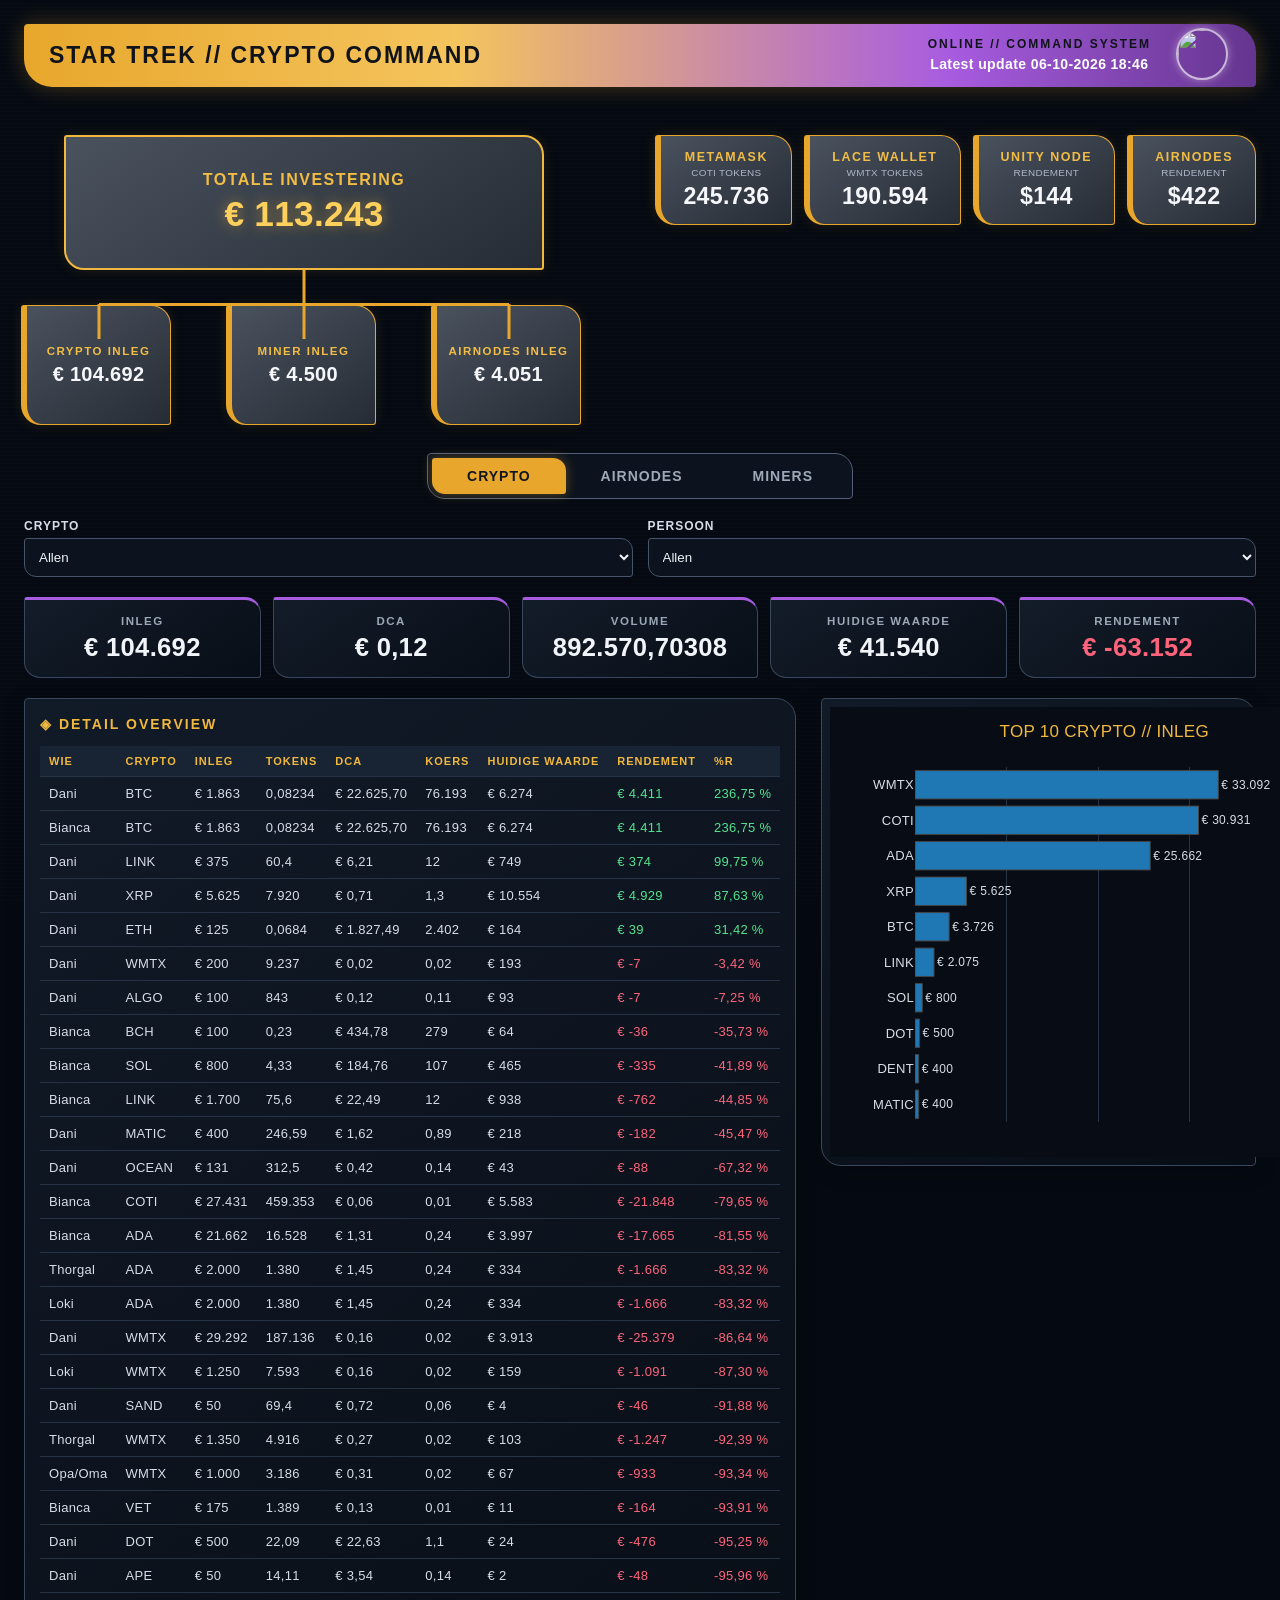
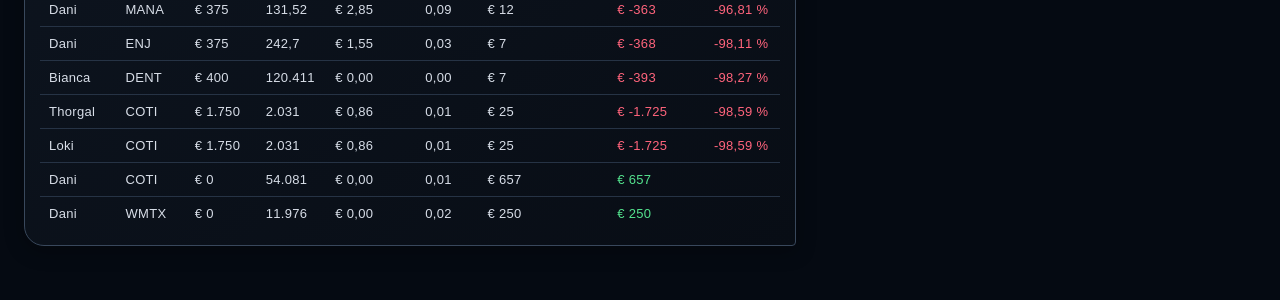
==== commit 8057942e: "Dashboard automatisch bijgewerkt" ====
--- a/index.html
+++ b/index.html
@@ -306,7 +306,7 @@
 
 <!-- DATA_START -->
 <script>
-window.DASHBOARD_DATA={"data": [{"Wie": "Dani", "Crypto": "Miner", "Inleg": 2250.0, "Tokens": NaN, "Type": "", "Aantal": 1.0, "Koers": NaN, "Huidige waarde": NaN, "Metamask": 245736.0, "Unity node": 144.0, "Airnodes R": 422.0}, {"Wie": "Bianca", "Crypto": "Miner", "Inleg": 2250.0, "Tokens": NaN, "Type": "", "Aantal": 1.0, "Koers": NaN, "Huidige waarde": NaN, "Metamask": NaN, "Unity node": NaN, "Airnodes R": NaN}, {"Wie": "Dani", "Crypto": "Airnodes", "Inleg": 550.0, "Tokens": NaN, "Type": "Frontier Core", "Aantal": 1.0, "Koers": NaN, "Huidige waarde": NaN, "Metamask": NaN, "Unity node": NaN, "Airnodes R": NaN}, {"Wie": "Dani", "Crypto": "Airnodes", "Inleg": 839.0, "Tokens": NaN, "Type": "Frontier Core", "Aantal": 2.0, "Koers": NaN, "Huidige waarde": NaN, "Metamask": NaN, "Unity node": NaN, "Airnodes R": NaN}, {"Wie": "Dani", "Crypto": "Airnodes", "Inleg": 1124.0, "Tokens": NaN, "Type": "Embernodes", "Aantal": 10.0, "Koers": NaN, "Huidige waarde": NaN, "Metamask": NaN, "Unity node": NaN, "Airnodes R": NaN}, {"Wie": "Bianca", "Crypto": "Airnodes", "Inleg": 562.0, "Tokens": NaN, "Type": "Embernodes", "Aantal": 5.0, "Koers": NaN, "Huidige waarde": NaN, "Metamask": NaN, "Unity node": NaN, "Airnodes R": NaN}, {"Wie": "Dani", "Crypto": "Airnodes", "Inleg": 488.0, "Tokens": NaN, "Type": "Sparks", "Aantal": 5.0, "Koers": NaN, "Huidige waarde": NaN, "Metamask": NaN, "Unity node": NaN, "Airnodes R": NaN}, {"Wie": "Bianca", "Crypto": "Airnodes", "Inleg": 488.0, "Tokens": NaN, "Type": "Sparks", "Aantal": 5.0, "Koers": NaN, "Huidige waarde": NaN, "Metamask": NaN, "Unity node": NaN, "Airnodes R": NaN}, {"Wie": "Thorgal", "Crypto": "ADA", "Inleg": 2000.0, "Tokens": 1380.0, "Type": "", "Aantal": NaN, "Koers": 0.238, "Huidige waarde": 329.07, "Metamask": NaN, "Unity node": NaN, "Airnodes R": NaN}, {"Wie": "Thorgal", "Crypto": "COTI", "Inleg": 1750.0, "Tokens": 2031.0, "Type": "", "Aantal": NaN, "Koers": 0.0126, "Huidige waarde": 25.69, "Metamask": NaN, "Unity node": NaN, "Airnodes R": NaN}, {"Wie": "Thorgal", "Crypto": "WMTX", "Inleg": 1350.0, "Tokens": 4916.0, "Type": "", "Aantal": NaN, "Koers": 0.021, "Huidige waarde": 103.94, "Metamask": NaN, "Unity node": NaN, "Airnodes R": NaN}, {"Wie": "Loki", "Crypto": "ADA", "Inleg": 2000.0, "Tokens": 1380.0, "Type": "", "Aantal": NaN, "Koers": 0.238, "Huidige waarde": 329.07, "Metamask": NaN, "Unity node": NaN, "Airnodes R": NaN}, {"Wie": "Loki", "Crypto": "COTI", "Inleg": 1750.0, "Tokens": 2031.0, "Type": "", "Aantal": NaN, "Koers": 0.0126, "Huidige waarde": 25.69, "Metamask": NaN, "Unity node": NaN, "Airnodes R": NaN}, {"Wie": "Loki", "Crypto": "WMTX", "Inleg": 1250.0, "Tokens": 7593.0, "Type": "", "Aantal": NaN, "Koers": 0.021, "Huidige waarde": 160.54, "Metamask": NaN, "Unity node": NaN, "Airnodes R": NaN}, {"Wie": "Opa/Oma", "Crypto": "WMTX", "Inleg": 1000.0, "Tokens": 3186.0, "Type": "", "Aantal": NaN, "Koers": 0.021, "Huidige waarde": 67.36, "Metamask": NaN, "Unity node": NaN, "Airnodes R": NaN}, {"Wie": "Dani", "Crypto": "WMTX", "Inleg": 29292.0, "Tokens": 187136.0, "Type": "", "Aantal": NaN, "Koers": 0.021, "Huidige waarde": 3956.67, "Metamask": NaN, "Unity node": NaN, "Airnodes R": NaN}, {"Wie": "Bianca", "Crypto": "ADA", "Inleg": 21662.0, "Tokens": 16528.0, "Type": "", "Aantal": NaN, "Koers": 0.238, "Huidige waarde": 3941.15, "Metamask": NaN, "Unity node": NaN, "Airnodes R": NaN}, {"Wie": "Dani", "Crypto": "COTI", "Inleg": 0.0, "Tokens": 54081.0, "Type": "", "Aantal": NaN, "Koers": 0.0126, "Huidige waarde": 684.01, "Metamask": NaN, "Unity node": NaN, "Airnodes R": NaN}, {"Wie": "Bianca", "Crypto": "COTI", "Inleg": 27431.0, "Tokens": 459353.0, "Type": "", "Aantal": NaN, "Koers": 0.0126, "Huidige waarde": 5809.85, "Metamask": NaN, "Unity node": NaN, "Airnodes R": NaN}, {"Wie": "Dani", "Crypto": "XRP", "Inleg": 5625.0, "Tokens": 7920.0, "Type": "", "Aantal": NaN, "Koers": 1.329, "Huidige waarde": 10529.38, "Metamask": NaN, "Unity node": NaN, "Airnodes R": NaN}, {"Wie": "Dani", "Crypto": "BTC", "Inleg": 1863.0, "Tokens": 0.08234, "Type": "", "Aantal": NaN, "Koers": 76165.99, "Huidige waarde": 6271.51, "Metamask": NaN, "Unity node": NaN, "Airnodes R": NaN}, {"Wie": "Bianca", "Crypto": "BTC", "Inleg": 1863.0, "Tokens": 0.08234, "Type": "", "Aantal": NaN, "Koers": 76165.99, "Huidige waarde": 6271.51, "Metamask": NaN, "Unity node": NaN, "Airnodes R": NaN}, {"Wie": "Dani", "Crypto": "LINK", "Inleg": 375.0, "Tokens": 60.4, "Type": "", "Aantal": NaN, "Koers": 12.3, "Huidige waarde": 742.64, "Metamask": NaN, "Unity node": NaN, "Airnodes R": NaN}, {"Wie": "Bianca", "Crypto": "LINK", "Inleg": 1700.0, "Tokens": 75.6, "Type": "", "Aantal": NaN, "Koers": 12.3, "Huidige waarde": 929.53, "Metamask": NaN, "Unity node": NaN, "Airnodes R": NaN}, {"Wie": "Bianca", "Crypto": "SOL", "Inleg": 800.0, "Tokens": 4.33, "Type": "", "Aantal": NaN, "Koers": 106.54, "Huidige waarde": 461.34, "Metamask": NaN, "Unity node": NaN, "Airnodes R": NaN}, {"Wie": "Dani", "Crypto": "DOT", "Inleg": 500.0, "Tokens": 22.09, "Type": "", "Aantal": NaN, "Koers": 1.089, "Huidige waarde": 24.05, "Metamask": NaN, "Unity node": NaN, "Airnodes R": NaN}, {"Wie": "Bianca", "Crypto": "DENT", "Inleg": 400.0, "Tokens": 120411.0, "Type": "", "Aantal": NaN, "Koers": 5.814e-05, "Huidige waarde": 7.0, "Metamask": NaN, "Unity node": NaN, "Airnodes R": NaN}, {"Wie": "Dani", "Crypto": "MATIC", "Inleg": 400.0, "Tokens": 246.59, "Type": "", "Aantal": NaN, "Koers": 0.888, "Huidige waarde": 219.08, "Metamask": NaN, "Unity node": NaN, "Airnodes R": NaN}, {"Wie": "Dani", "Crypto": "ENJ", "Inleg": 375.0, "Tokens": 242.7, "Type": "", "Aantal": NaN, "Koers": 0.029, "Huidige waarde": 7.11, "Metamask": NaN, "Unity node": NaN, "Airnodes R": NaN}, {"Wie": "Dani", "Crypto": "MANA", "Inleg": 375.0, "Tokens": 131.52, "Type": "", "Aantal": NaN, "Koers": 0.091139, "Huidige waarde": 11.9866, "Metamask": NaN, "Unity node": NaN, "Airnodes R": NaN}, {"Wie": "Dani", "Crypto": "ALGO", "Inleg": 100.0, "Tokens": 843.0, "Type": "", "Aantal": NaN, "Koers": 0.114, "Huidige waarde": 95.89, "Metamask": NaN, "Unity node": NaN, "Airnodes R": NaN}, {"Wie": "Dani", "Crypto": "OCEAN", "Inleg": 131.0, "Tokens": 312.5, "Type": "", "Aantal": NaN, "Koers": 0.139, "Huidige waarde": 43.36, "Metamask": NaN, "Unity node": NaN, "Airnodes R": NaN}, {"Wie": "Dani", "Crypto": "ETH", "Inleg": 125.0, "Tokens": 0.0684, "Type": "", "Aantal": NaN, "Koers": 2403.9, "Huidige waarde": 164.43, "Metamask": NaN, "Unity node": NaN, "Airnodes R": NaN}, {"Wie": "Dani", "Crypto": "SAND", "Inleg": 50.0, "Tokens": 69.4, "Type": "", "Aantal": NaN, "Koers": 0.058, "Huidige waarde": 4.04, "Metamask": NaN, "Unity node": NaN, "Airnodes R": NaN}, {"Wie": "Dani", "Crypto": "APE", "Inleg": 50.0, "Tokens": 14.11, "Type": "", "Aantal": NaN, "Koers": 0.142, "Huidige waarde": 2.0, "Metamask": NaN, "Unity node": NaN, "Airnodes R": NaN}, {"Wie": "Dani", "Crypto": "WMTX", "Inleg": 0.0, "Tokens": 11976.0, "Type": "", "Aantal": NaN, "Koers": 0.021, "Huidige waarde": 253.21, "Metamask": NaN, "Unity node": NaN, "Airnodes R": NaN}, {"Wie": "Bianca", "Crypto": "VET", "Inleg": 175.0, "Tokens": 1389.0, "Type": "", "Aantal": NaN, "Koers": 0.008, "Huidige waarde": 10.79, "Metamask": NaN, "Unity node": NaN, "Airnodes R": NaN}, {"Wie": "Bianca", "Crypto": "BCH", "Inleg": 100.0, "Tokens": 0.23, "Type": "", "Aantal": NaN, "Koers": 281.187, "Huidige waarde": 64.67, "Metamask": NaN, "Unity node": NaN, "Airnodes R": NaN}, {"Wie": "Dani", "Crypto": "WMTX", "Inleg": 200.0, "Tokens": 9237.0, "Type": "", "Aantal": NaN, "Koers": 0.021, "Huidige waarde": 195.3, "Metamask": NaN, "Unity node": NaN, "Airnodes R": NaN}], "kolomLNaam": "Airnodes R", "wmtxGekocht": 178618.0, "wmtxStaking": 11976.0, "wmtxTotaal": 190594.0, "latestUpdate": "06-10-2026 08:40"};
+window.DASHBOARD_DATA={"data": [{"Wie": "Dani", "Crypto": "Miner", "Inleg": 2250.0, "Tokens": NaN, "Type": "", "Aantal": 1.0, "Koers": NaN, "Huidige waarde": NaN, "Metamask": 245736.0, "Unity node": 144.0, "Airnodes R": 422.0}, {"Wie": "Bianca", "Crypto": "Miner", "Inleg": 2250.0, "Tokens": NaN, "Type": "", "Aantal": 1.0, "Koers": NaN, "Huidige waarde": NaN, "Metamask": NaN, "Unity node": NaN, "Airnodes R": NaN}, {"Wie": "Dani", "Crypto": "Airnodes", "Inleg": 550.0, "Tokens": NaN, "Type": "Frontier Core", "Aantal": 1.0, "Koers": NaN, "Huidige waarde": NaN, "Metamask": NaN, "Unity node": NaN, "Airnodes R": NaN}, {"Wie": "Dani", "Crypto": "Airnodes", "Inleg": 839.0, "Tokens": NaN, "Type": "Frontier Core", "Aantal": 2.0, "Koers": NaN, "Huidige waarde": NaN, "Metamask": NaN, "Unity node": NaN, "Airnodes R": NaN}, {"Wie": "Dani", "Crypto": "Airnodes", "Inleg": 1124.0, "Tokens": NaN, "Type": "Embernodes", "Aantal": 10.0, "Koers": NaN, "Huidige waarde": NaN, "Metamask": NaN, "Unity node": NaN, "Airnodes R": NaN}, {"Wie": "Bianca", "Crypto": "Airnodes", "Inleg": 562.0, "Tokens": NaN, "Type": "Embernodes", "Aantal": 5.0, "Koers": NaN, "Huidige waarde": NaN, "Metamask": NaN, "Unity node": NaN, "Airnodes R": NaN}, {"Wie": "Dani", "Crypto": "Airnodes", "Inleg": 488.0, "Tokens": NaN, "Type": "Sparks", "Aantal": 5.0, "Koers": NaN, "Huidige waarde": NaN, "Metamask": NaN, "Unity node": NaN, "Airnodes R": NaN}, {"Wie": "Bianca", "Crypto": "Airnodes", "Inleg": 488.0, "Tokens": NaN, "Type": "Sparks", "Aantal": 5.0, "Koers": NaN, "Huidige waarde": NaN, "Metamask": NaN, "Unity node": NaN, "Airnodes R": NaN}, {"Wie": "Thorgal", "Crypto": "ADA", "Inleg": 2000.0, "Tokens": 1380.0, "Type": "", "Aantal": NaN, "Koers": 0.242, "Huidige waarde": 333.69, "Metamask": NaN, "Unity node": NaN, "Airnodes R": NaN}, {"Wie": "Thorgal", "Crypto": "COTI", "Inleg": 1750.0, "Tokens": 2031.0, "Type": "", "Aantal": NaN, "Koers": 0.0122, "Huidige waarde": 24.68, "Metamask": NaN, "Unity node": NaN, "Airnodes R": NaN}, {"Wie": "Thorgal", "Crypto": "WMTX", "Inleg": 1350.0, "Tokens": 4916.0, "Type": "", "Aantal": NaN, "Koers": 0.021, "Huidige waarde": 102.8, "Metamask": NaN, "Unity node": NaN, "Airnodes R": NaN}, {"Wie": "Loki", "Crypto": "ADA", "Inleg": 2000.0, "Tokens": 1380.0, "Type": "", "Aantal": NaN, "Koers": 0.242, "Huidige waarde": 333.69, "Metamask": NaN, "Unity node": NaN, "Airnodes R": NaN}, {"Wie": "Loki", "Crypto": "COTI", "Inleg": 1750.0, "Tokens": 2031.0, "Type": "", "Aantal": NaN, "Koers": 0.0122, "Huidige waarde": 24.68, "Metamask": NaN, "Unity node": NaN, "Airnodes R": NaN}, {"Wie": "Loki", "Crypto": "WMTX", "Inleg": 1250.0, "Tokens": 7593.0, "Type": "", "Aantal": NaN, "Koers": 0.021, "Huidige waarde": 158.78, "Metamask": NaN, "Unity node": NaN, "Airnodes R": NaN}, {"Wie": "Opa/Oma", "Crypto": "WMTX", "Inleg": 1000.0, "Tokens": 3186.0, "Type": "", "Aantal": NaN, "Koers": 0.021, "Huidige waarde": 66.62, "Metamask": NaN, "Unity node": NaN, "Airnodes R": NaN}, {"Wie": "Dani", "Crypto": "WMTX", "Inleg": 29292.0, "Tokens": 187136.0, "Type": "", "Aantal": NaN, "Koers": 0.021, "Huidige waarde": 3913.32, "Metamask": NaN, "Unity node": NaN, "Airnodes R": NaN}, {"Wie": "Bianca", "Crypto": "ADA", "Inleg": 21662.0, "Tokens": 16528.0, "Type": "", "Aantal": NaN, "Koers": 0.242, "Huidige waarde": 3996.56, "Metamask": NaN, "Unity node": NaN, "Airnodes R": NaN}, {"Wie": "Dani", "Crypto": "COTI", "Inleg": 0.0, "Tokens": 54081.0, "Type": "", "Aantal": NaN, "Koers": 0.0122, "Huidige waarde": 657.27, "Metamask": NaN, "Unity node": NaN, "Airnodes R": NaN}, {"Wie": "Bianca", "Crypto": "COTI", "Inleg": 27431.0, "Tokens": 459353.0, "Type": "", "Aantal": NaN, "Koers": 0.0122, "Huidige waarde": 5582.68, "Metamask": NaN, "Unity node": NaN, "Airnodes R": NaN}, {"Wie": "Dani", "Crypto": "XRP", "Inleg": 5625.0, "Tokens": 7920.0, "Type": "", "Aantal": NaN, "Koers": 1.333, "Huidige waarde": 10553.95, "Metamask": NaN, "Unity node": NaN, "Airnodes R": NaN}, {"Wie": "Dani", "Crypto": "BTC", "Inleg": 1863.0, "Tokens": 0.08234, "Type": "", "Aantal": NaN, "Koers": 76192.8, "Huidige waarde": 6273.72, "Metamask": NaN, "Unity node": NaN, "Airnodes R": NaN}, {"Wie": "Bianca", "Crypto": "BTC", "Inleg": 1863.0, "Tokens": 0.08234, "Type": "", "Aantal": NaN, "Koers": 76192.8, "Huidige waarde": 6273.72, "Metamask": NaN, "Unity node": NaN, "Airnodes R": NaN}, {"Wie": "Dani", "Crypto": "LINK", "Inleg": 375.0, "Tokens": 60.4, "Type": "", "Aantal": NaN, "Koers": 12.4, "Huidige waarde": 749.07, "Metamask": NaN, "Unity node": NaN, "Airnodes R": NaN}, {"Wie": "Bianca", "Crypto": "LINK", "Inleg": 1700.0, "Tokens": 75.6, "Type": "", "Aantal": NaN, "Koers": 12.4, "Huidige waarde": 937.57, "Metamask": NaN, "Unity node": NaN, "Airnodes R": NaN}, {"Wie": "Bianca", "Crypto": "SOL", "Inleg": 800.0, "Tokens": 4.33, "Type": "", "Aantal": NaN, "Koers": 107.36, "Huidige waarde": 464.87, "Metamask": NaN, "Unity node": NaN, "Airnodes R": NaN}, {"Wie": "Dani", "Crypto": "DOT", "Inleg": 500.0, "Tokens": 22.09, "Type": "", "Aantal": NaN, "Koers": 1.075, "Huidige waarde": 23.75, "Metamask": NaN, "Unity node": NaN, "Airnodes R": NaN}, {"Wie": "Bianca", "Crypto": "DENT", "Inleg": 400.0, "Tokens": 120411.0, "Type": "", "Aantal": NaN, "Koers": 5.735e-05, "Huidige waarde": 6.91, "Metamask": NaN, "Unity node": NaN, "Airnodes R": NaN}, {"Wie": "Dani", "Crypto": "MATIC", "Inleg": 400.0, "Tokens": 246.59, "Type": "", "Aantal": NaN, "Koers": 0.885, "Huidige waarde": 218.11, "Metamask": NaN, "Unity node": NaN, "Airnodes R": NaN}, {"Wie": "Dani", "Crypto": "ENJ", "Inleg": 375.0, "Tokens": 242.7, "Type": "", "Aantal": NaN, "Koers": 0.029, "Huidige waarde": 7.1, "Metamask": NaN, "Unity node": NaN, "Airnodes R": NaN}, {"Wie": "Dani", "Crypto": "MANA", "Inleg": 375.0, "Tokens": 131.52, "Type": "", "Aantal": NaN, "Koers": 0.0908484, "Huidige waarde": 11.9484, "Metamask": NaN, "Unity node": NaN, "Airnodes R": NaN}, {"Wie": "Dani", "Crypto": "ALGO", "Inleg": 100.0, "Tokens": 843.0, "Type": "", "Aantal": NaN, "Koers": 0.11, "Huidige waarde": 92.75, "Metamask": NaN, "Unity node": NaN, "Airnodes R": NaN}, {"Wie": "Dani", "Crypto": "OCEAN", "Inleg": 131.0, "Tokens": 312.5, "Type": "", "Aantal": NaN, "Koers": 0.137, "Huidige waarde": 42.81, "Metamask": NaN, "Unity node": NaN, "Airnodes R": NaN}, {"Wie": "Dani", "Crypto": "ETH", "Inleg": 125.0, "Tokens": 0.0684, "Type": "", "Aantal": NaN, "Koers": 2401.7, "Huidige waarde": 164.28, "Metamask": NaN, "Unity node": NaN, "Airnodes R": NaN}, {"Wie": "Dani", "Crypto": "SAND", "Inleg": 50.0, "Tokens": 69.4, "Type": "", "Aantal": NaN, "Koers": 0.059, "Huidige waarde": 4.06, "Metamask": NaN, "Unity node": NaN, "Airnodes R": NaN}, {"Wie": "Dani", "Crypto": "APE", "Inleg": 50.0, "Tokens": 14.11, "Type": "", "Aantal": NaN, "Koers": 0.143, "Huidige waarde": 2.02, "Metamask": NaN, "Unity node": NaN, "Airnodes R": NaN}, {"Wie": "Dani", "Crypto": "WMTX", "Inleg": 0.0, "Tokens": 11976.0, "Type": "", "Aantal": NaN, "Koers": 0.021, "Huidige waarde": 250.44, "Metamask": NaN, "Unity node": NaN, "Airnodes R": NaN}, {"Wie": "Bianca", "Crypto": "VET", "Inleg": 175.0, "Tokens": 1389.0, "Type": "", "Aantal": NaN, "Koers": 0.008, "Huidige waarde": 10.65, "Metamask": NaN, "Unity node": NaN, "Airnodes R": NaN}, {"Wie": "Bianca", "Crypto": "BCH", "Inleg": 100.0, "Tokens": 0.23, "Type": "", "Aantal": NaN, "Koers": 279.413, "Huidige waarde": 64.27, "Metamask": NaN, "Unity node": NaN, "Airnodes R": NaN}, {"Wie": "Dani", "Crypto": "WMTX", "Inleg": 200.0, "Tokens": 9237.0, "Type": "", "Aantal": NaN, "Koers": 0.021, "Huidige waarde": 193.16, "Metamask": NaN, "Unity node": NaN, "Airnodes R": NaN}], "kolomLNaam": "Airnodes R", "wmtxGekocht": 178618.0, "wmtxStaking": 11976.0, "wmtxTotaal": 190594.0, "latestUpdate": "06-10-2026 18:46"};
 </script>
 <!-- DATA_END -->
 
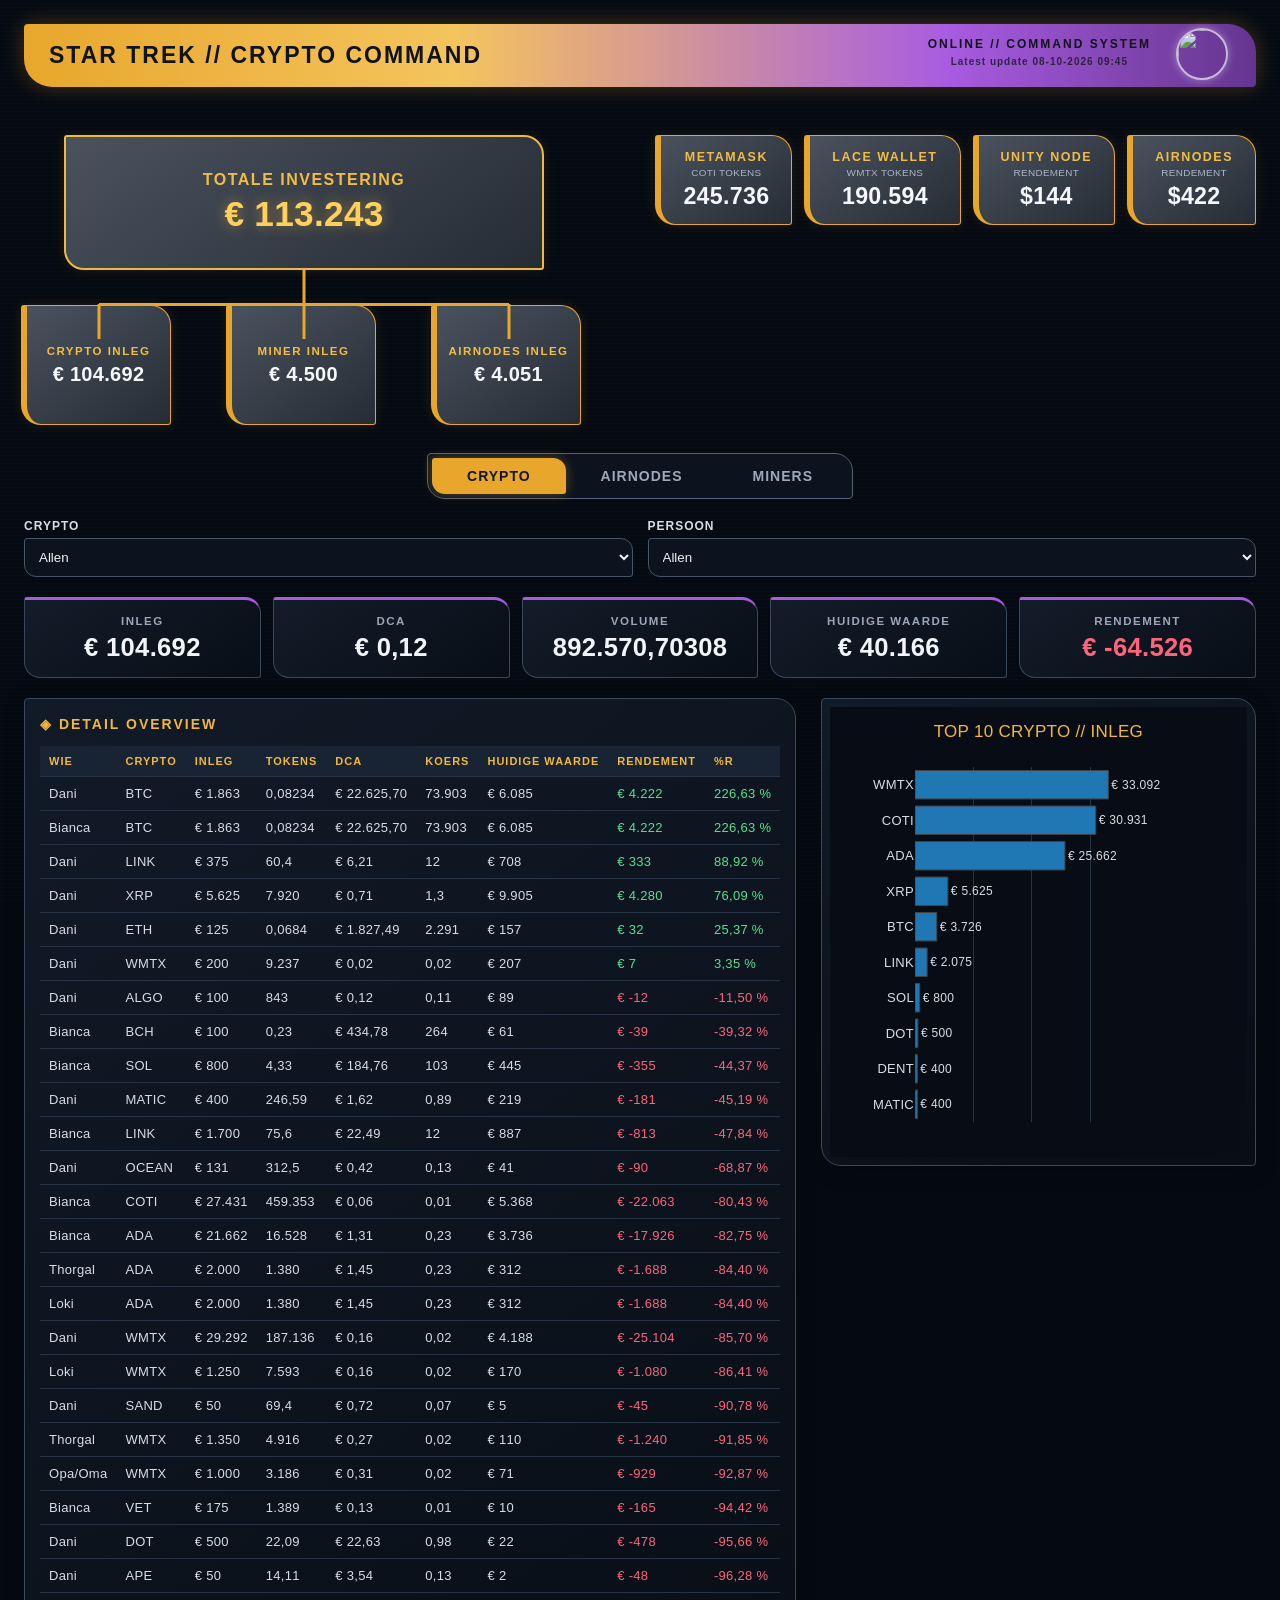
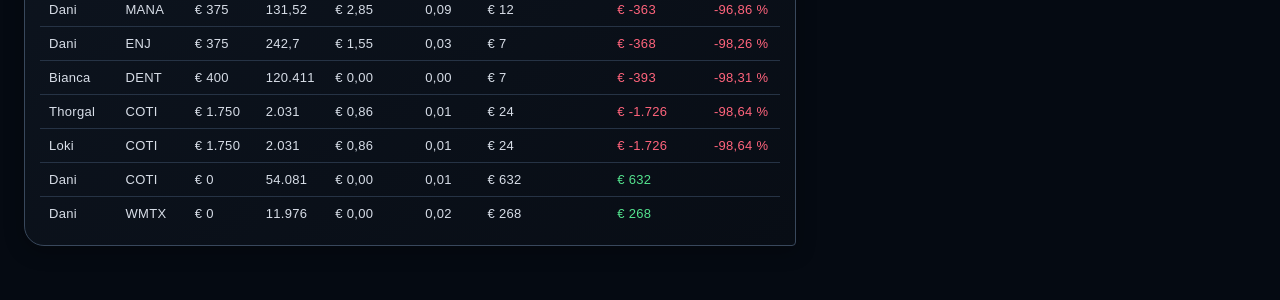
==== commit f4784721: "Dashboard automatisch bijgewerkt" ====
--- a/index.html
+++ b/index.html
@@ -1,316 +1,1152 @@
 <!DOCTYPE html>
 <html lang="nl">
-
 <head>
 <meta charset="UTF-8">
-<meta name="viewport" content="width=device-width,initial-scale=1">
-
 <title>STAR TREK // CRYPTO COMMAND</title>
-
-<link rel="stylesheet" href="style.css">
-
 <script src="https://cdn.plot.ly/plotly-2.35.2.min.js"></script>
+
+<style>
+*{box-sizing:border-box}
+
+body{
+margin:0;
+padding:24px;
+background:#050a12;
+color:#e8edf5;
+font-family:Arial,sans-serif;
+letter-spacing:.3px;
+position:relative;
+overflow-x:hidden
+}
+
+body:before{
+content:"";
+position:fixed;
+inset:0;
+pointer-events:none;
+background:repeating-linear-gradient(
+0deg,
+rgba(255,255,255,.015) 0,
+rgba(255,255,255,.015) 1px,
+transparent 1px,
+transparent 4px
+);
+z-index:0
+}
+
+body:after{
+content:"";
+position:fixed;
+left:calc(50% - 15px);
+top:15px;
+transform:translateX(-50%);
+width:748px;
+height:464px;
+background:url("https://hips.hearstapps.com/pop.h-cdn.co/assets/16/26/4000x2666/gallery-1467144815-starshipenterprise.jpg") center/contain no-repeat;
+opacity:.20;
+pointer-events:none;
+z-index:0
+}
+
+.header,.top-summary,.toggle-container,.filters,#cryptoView,#airnodeView,#minerView{
+position:relative;
+z-index:1
+}
+
+.header{
+background:linear-gradient(90deg,#e8a72c,#f4c45d 35%,#a85ce0 75%,#64358e);
+color:#10131a;
+padding:18px 25px;
+border-radius:4px 28px 4px 28px;
+margin-bottom:48px;
+box-shadow:0 0 22px rgba(232,167,44,.28);
+font-weight:bold;
+min-height:60px;
+position:relative;
+display:flex;
+align-items:center;
+justify-content:space-between
+}
+
+.header h2{
+margin:0;
+font-size:23px;
+letter-spacing:2px;
+position:relative;
+z-index:2
+}
+
+.header-status{
+position:absolute;
+right:105px;
+top:13px;
+text-align:center;
+line-height:1.2
+}
+
+.header-online{
+font-size:12px;
+letter-spacing:2px;
+font-weight:bold;
+white-space:nowrap
+}
+
+.header-update{
+font-size:10px;
+letter-spacing:1px;
+font-weight:bold;
+margin-top:5px;
+white-space:nowrap;
+opacity:.75
+}
+
+.kirk{
+height:52px;
+width:52px;
+object-fit:cover;
+position:absolute;
+right:28px;
+top:4px;
+z-index:3;
+border-radius:50%;
+border:2px solid rgba(255,255,255,.7);
+box-shadow:0 0 9px rgba(255,255,255,.4);
+opacity:.9
+}
+
+.top-summary{
+display:flex;
+justify-content:space-between;
+gap:35px;
+margin-bottom:28px;
+align-items:flex-start;
+flex-wrap:wrap
+}
+
+.investment-area{
+display:flex;
+flex-direction:column;
+align-items:center;
+width:560px;
+min-width:560px
+}
+
+.total-investment{
+width:480px;
+height:135px;
+position:relative;
+z-index:2
+}
+
+.total-investment:after{
+content:"";
+position:absolute;
+width:3px;
+height:35px;
+background:#e8a72c;
+left:50%;
+bottom:-35px;
+transform:translateX(-50%);
+z-index:3
+}
+
+.investment-children{
+position:relative;
+display:flex;
+justify-content:space-between;
+width:560px;
+padding-top:35px;
+transform:translateX(-3px)
+}
+
+.investment-children:before{
+content:"";
+position:absolute;
+height:3px;
+background:#e8a72c;
+top:33px;
+left:78px;
+right:72px;
+z-index:1
+}
+
+.investment-child{
+width:150px;
+height:120px;
+position:relative;
+display:flex;
+flex-direction:column;
+justify-content:center
+}
+
+.investment-child:before{
+content:"";
+position:absolute;
+width:3px;
+height:35px;
+background:#e8a72c;
+left:50%;
+top:-2px;
+transform:translateX(-50%);
+z-index:2
+}
+
+.summary-right{
+display:flex;
+gap:12px;
+flex-wrap:wrap;
+justify-content:flex-end;
+flex:1;
+min-width:420px
+}
+
+.summary-tile{
+background:linear-gradient(145deg,#4a525e,#252c35);
+border:1px solid #e8a72c;
+border-left:6px solid #e8a72c;
+border-radius:3px 20px 3px 20px;
+padding:14px 22px;
+text-align:center;
+box-shadow:0 0 14px rgba(232,167,44,.12)
+}
+
+.total-investment .summary-tile{
+width:100%;
+height:100%;
+display:flex;
+flex-direction:column;
+justify-content:center;
+align-items:center;
+background:linear-gradient(145deg,#4a525e,#252c35);
+border:2px solid #f0b83e
+}
+
+.investment-child.summary-tile{
+padding:12px 10px
+}
+
+.summary-title{
+font-size:.78em;
+color:#f2bd45;
+font-weight:bold;
+letter-spacing:1.5px
+}
+
+.summary-subtitle{
+font-size:.62em;
+color:#aeb7c7;
+margin-top:3px;
+text-transform:uppercase
+}
+
+.summary-value{
+font-size:1.45em;
+font-weight:bold;
+margin-top:5px;
+color:#f5f7fb
+}
+
+.total-investment .summary-title{font-size:1em}
+
+.total-investment .summary-value{
+font-size:2.2em;
+color:#ffd15c;
+text-shadow:0 0 14px rgba(255,190,50,.45)
+}
+
+.investment-child .summary-title{font-size:.72em}
+.investment-child .summary-value{font-size:1.25em;margin-top:6px}
+
+/* LACE WALLET HOVER */
+.tooltip-tile{
+position:relative;
+cursor:default
+}
+
+.tile-tooltip{
+position:absolute;
+left:50%;
+bottom:calc(100% + 10px);
+transform:translateX(-50%) translateY(5px);
+background:#0c131e;
+border:1px solid #e8a72c;
+border-radius:4px 12px 4px 12px;
+padding:10px 13px;
+min-width:190px;
+opacity:0;
+visibility:hidden;
+transition:.15s ease;
+pointer-events:none;
+z-index:50;
+box-shadow:0 5px 18px rgba(0,0,0,.45);
+text-align:left
+}
+
+.tooltip-tile:hover .tile-tooltip{
+opacity:1;
+visibility:visible;
+transform:translateX(-50%) translateY(0)
+}
+
+.tooltip-row{
+display:flex;
+justify-content:space-between;
+gap:18px;
+font-size:11px;
+line-height:1.8;
+white-space:nowrap
+}
+
+.tooltip-label{color:#b8c1cf}
+.tooltip-value{color:#f4c45d;font-weight:bold}
+
+.toggle-container{
+display:flex;
+justify-content:center;
+margin-bottom:20px
+}
+
+.toggle{
+display:flex;
+background:#0c131e;
+border:1px solid #536176;
+padding:4px;
+border-radius:4px 18px 4px 18px
+}
+
+.toggle button{
+border:0;
+background:transparent;
+color:#9da8b8;
+padding:10px 35px;
+border-radius:3px 13px 3px 13px;
+font-weight:bold;
+cursor:pointer;
+font-size:14px;
+letter-spacing:1px
+}
+
+.toggle button.active{
+background:#e8a72c;
+color:#111722;
+box-shadow:0 0 12px rgba(232,167,44,.35)
+}
+
+.filters{
+display:flex;
+gap:15px;
+margin-bottom:20px
+}
+
+.filter{flex:1}
+
+label{
+display:block;
+font-weight:bold;
+margin-bottom:5px;
+color:#d7dde8;
+font-size:12px;
+letter-spacing:1px
+}
+
+select{
+width:100%;
+padding:10px;
+border:1px solid #475569;
+border-radius:3px 12px 3px 12px;
+background:#0c131e;
+color:#f0f3f8
+}
+
+.kpis{
+display:flex;
+gap:12px;
+margin-bottom:20px
+}
+
+.kpi{
+flex:1;
+background:linear-gradient(145deg,#131c29,#080e17);
+border:1px solid #39485c;
+border-top:3px solid #a85ce0;
+border-radius:3px 16px 3px 16px;
+padding:15px;
+text-align:center
+}
+
+.kpi-title{
+font-size:.72em;
+color:#9ba7b8;
+font-weight:bold;
+letter-spacing:1.5px
+}
+
+.kpi-value{
+font-size:1.6em;
+font-weight:bold;
+margin-top:6px;
+color:#f1f4f8
+}
+
+.kpi-positief,.rendement-positief{color:#54e38e!important}
+.kpi-negatief,.rendement-negatief{color:#ff647c!important}
+
+.onderkant{
+display:grid;
+grid-template-columns:1fr 1fr;
+gap:25px;
+align-items:start;
+margin-bottom:30px
+}
+
+.tabel-container,.grafiek-container{
+background:linear-gradient(145deg,#111a27,#080d15);
+border:1px solid #39485c;
+border-radius:4px 20px 4px 20px;
+padding:15px;
+box-shadow:0 5px 20px rgba(0,0,0,.3)
+}
+
+.grafiek-container{padding:8px}
+
+.tabel-container h3{
+color:#f0b83e;
+font-size:14px;
+letter-spacing:2px;
+margin-top:2px
+}
+
+.chart{
+width:100%;
+height:450px
+}
+
+table{
+width:100%;
+border-collapse:collapse
+}
+
+th,td{
+padding:9px;
+border-bottom:1px solid #263345;
+text-align:left;
+white-space:nowrap
+}
+
+th{
+background:#182333;
+color:#f0b83e;
+font-size:11px;
+letter-spacing:1px
+}
+
+td{
+color:#d8dee8;
+font-size:13px
+}
+
+tbody tr:hover{background:#182333}
+tbody tr:last-child td{border-bottom:none}
+
+.airnode-only{display:none}
+
+@media(max-width:1100px){
+.top-summary{justify-content:center}
+.investment-area{width:100%;min-width:0}
+.summary-right{justify-content:center;min-width:0;width:100%}
+}
+
+@media(max-width:900px){
+.filters,.kpis{flex-direction:column}
+.onderkant{grid-template-columns:1fr}
+.toggle button{padding:10px 20px}
+.investment-area{width:100%}
+.total-investment{width:min(480px,100%)}
+.investment-children{width:100%;max-width:560px}
+.investment-child{width:30%;height:110px}
+.investment-children:before{left:15%;right:15%}
+}
+</style>
 </head>
 
 <body>
 
 <div class="header">
-    <h2>STAR TREK // CRYPTO COMMAND</h2>
-
-    <div class="header-status">
-        <div class="header-online">ONLINE // COMMAND SYSTEM</div>
-        <div class="header-update">
-            Latest update <span id="latestUpdate"></span>
-        </div>
-    </div>
-
-    <img
-        class="kirk"
-        src="https://media.giphy.com/media/kBfR2wWHiwNxwQPaQL/giphy.gif"
-        alt=""
-    >
-</div>
-
-
-<!-- =========================
-     BOVENSTE TILES
-========================= -->
+
+<h2>STAR TREK // CRYPTO COMMAND</h2>
+
+<div class="header-status">
+<div class="header-online">ONLINE // COMMAND SYSTEM</div>
+<div class="header-update">Latest update 08-10-2026 09:45</div>
+</div>
+
+<img class="kirk" src="https://media.giphy.com/media/kBfR2wWHiwNxwQPaQL/giphy.gif">
+
+</div>
 
 <div class="top-summary">
 
-    <div class="investment-area">
-
-        <div class="total-investment">
-            <div class="summary-tile">
-                <div class="summary-title">TOTALE INVESTERING</div>
-                <div class="summary-value" id="totaleInvestering">€ 0</div>
-            </div>
-        </div>
-
-        <div class="investment-children">
-
-            <div class="investment-child summary-tile">
-                <div class="summary-title">CRYPTO INLEG</div>
-                <div class="summary-value" id="totaleInleg">€ 0</div>
-            </div>
-
-            <div class="investment-child summary-tile">
-                <div class="summary-title">MINER INLEG</div>
-                <div class="summary-value" id="minerInleg">€ 0</div>
-            </div>
-
-            <div class="investment-child summary-tile">
-                <div class="summary-title">AIRNODES INLEG</div>
-                <div class="summary-value" id="airnodeInleg">€ 0</div>
-            </div>
-
-        </div>
-    </div>
-
-
-    <div class="summary-right">
-
-        <div class="summary-tile">
-            <div class="summary-title">METAMASK</div>
-            <div class="summary-subtitle">coti tokens</div>
-            <div class="summary-value" id="metamask">0</div>
-        </div>
-
-
-        <div class="summary-tile tooltip-tile">
-
-            <div class="summary-title">LACE WALLET</div>
-            <div class="summary-subtitle">wmtx tokens</div>
-            <div class="summary-value" id="wmtxWallet">0</div>
-
-            <div class="tile-tooltip">
-
-                <div class="tooltip-row">
-                    <span class="tooltip-label">WMTX gekocht</span>
-                    <span class="tooltip-value" id="wmtxGekochtTooltip">0</span>
-                </div>
-
-                <div class="tooltip-row">
-                    <span class="tooltip-label">WMTX staking</span>
-                    <span class="tooltip-value" id="wmtxStakingTooltip">0</span>
-                </div>
-
-            </div>
-        </div>
-
-
-        <div class="summary-tile">
-            <div class="summary-title">UNITY NODE</div>
-            <div class="summary-subtitle">rendement</div>
-            <div class="summary-value" id="unityNode">$0</div>
-        </div>
-
-
-        <div class="summary-tile">
-            <div class="summary-title">AIRNODES</div>
-            <div class="summary-subtitle">rendement</div>
-            <div class="summary-value" id="airnodesRendement">$0</div>
-        </div>
-
-    </div>
-</div>
-
-
-<!-- =========================
-     TOGGLE
-========================= -->
+<div class="investment-area">
+
+<div class="total-investment">
+<div class="summary-tile">
+<div class="summary-title">TOTALE INVESTERING</div>
+<div class="summary-value" id="totaleInvestering">€ 0</div>
+</div>
+</div>
+
+<div class="investment-children">
+
+<div class="investment-child summary-tile">
+<div class="summary-title">CRYPTO INLEG</div>
+<div class="summary-value" id="totaleInleg">€ 0</div>
+</div>
+
+<div class="investment-child summary-tile">
+<div class="summary-title">MINER INLEG</div>
+<div class="summary-value" id="minerInleg">€ 0</div>
+</div>
+
+<div class="investment-child summary-tile">
+<div class="summary-title">AIRNODES INLEG</div>
+<div class="summary-value" id="airnodeInleg">€ 0</div>
+</div>
+
+</div>
+</div>
+
+<div class="summary-right">
+
+<div class="summary-tile">
+<div class="summary-title">METAMASK</div>
+<div class="summary-subtitle">coti tokens</div>
+<div class="summary-value" id="metamask">0</div>
+</div>
+
+<div class="summary-tile tooltip-tile">
+
+<div class="summary-title">LACE WALLET</div>
+<div class="summary-subtitle">wmtx tokens</div>
+<div class="summary-value" id="wmtxStaking">0</div>
+
+<div class="tile-tooltip">
+
+<div class="tooltip-row">
+<span class="tooltip-label">WMTX gekocht</span>
+<span class="tooltip-value" id="wmtxGekochtTooltip">0</span>
+</div>
+
+<div class="tooltip-row">
+<span class="tooltip-label">WMTX staking</span>
+<span class="tooltip-value" id="wmtxStakingTooltip">0</span>
+</div>
+
+</div>
+</div>
+
+<div class="summary-tile">
+<div class="summary-title">UNITY NODE</div>
+<div class="summary-subtitle">rendement</div>
+<div class="summary-value" id="unityNode">$0</div>
+</div>
+
+<div class="summary-tile">
+<div class="summary-title">AIRNODES</div>
+<div class="summary-subtitle">rendement</div>
+<div class="summary-value" id="kolomL">$0</div>
+</div>
+
+</div>
+</div>
 
 <div class="toggle-container">
-
-    <div class="toggle">
-
-        <button
-            id="toggleCrypto"
-            class="active"
-            onclick="weergave('crypto')"
-        >
-            CRYPTO
-        </button>
-
-        <button
-            id="toggleAirnodes"
-            onclick="weergave('airnodes')"
-        >
-            AIRNODES
-        </button>
-
-        <button
-            id="toggleMiners"
-            onclick="weergave('miners')"
-        >
-            MINERS
-        </button>
-
-    </div>
-</div>
-
-
-<!-- =========================
-     FILTERS
-========================= -->
+<div class="toggle">
+
+<button id="toggleCrypto" class="active" onclick="zetWeergave('crypto')">
+CRYPTO
+</button>
+
+<button id="toggleAirnodes" onclick="zetWeergave('airnodes')">
+AIRNODES
+</button>
+
+<button id="toggleMiners" onclick="zetWeergave('miners')">
+MINERS
+</button>
+
+</div>
+</div>
 
 <div id="cryptoFilters" class="filters">
 
-    <div class="filter">
-        <label>CRYPTO</label>
-        <select id="cryptoFilter">
-            <option>Allen</option>
-        </select>
-    </div>
-
-    <div class="filter">
-        <label>PERSOON</label>
-        <select id="persoonFilter">
-            <option>Allen</option>
-        </select>
-    </div>
-
-</div>
-
-
-<!-- =========================
-     CRYPTO
-========================= -->
+<div class="filter">
+<label>CRYPTO</label>
+<select id="crypto"><option>Allen</option></select>
+</div>
+
+<div class="filter">
+<label>PERSOON</label>
+<select id="persoon"><option>Allen</option></select>
+</div>
+
+</div>
 
 <div id="cryptoView">
 
-    <div class="kpis">
-
-        <div class="kpi">
-            <div class="kpi-title">INLEG</div>
-            <div class="kpi-value" id="inleg">€ 0</div>
-        </div>
-
-        <div class="kpi">
-            <div class="kpi-title">DCA</div>
-            <div class="kpi-value" id="dca">€ 0</div>
-        </div>
-
-        <div class="kpi">
-            <div class="kpi-title">VOLUME</div>
-            <div class="kpi-value" id="volume">0</div>
-        </div>
-
-        <div class="kpi">
-            <div class="kpi-title">HUIDIGE WAARDE</div>
-            <div class="kpi-value" id="huidigeWaarde">€ 0</div>
-        </div>
-
-        <div class="kpi">
-            <div class="kpi-title">RENDEMENT</div>
-            <div class="kpi-value" id="rendement">€ 0</div>
-        </div>
-
-    </div>
-
-
-    <div class="onderkant">
-
-        <div class="tabel-container">
-
-            <h3>◈ DETAIL OVERVIEW</h3>
-
-            <table>
-
-                <thead>
-                    <tr>
-                        <th>WIE</th>
-                        <th>CRYPTO</th>
-                        <th>INLEG</th>
-                        <th>TOKENS</th>
-                        <th>DCA</th>
-                        <th>KOERS</th>
-                        <th>HUIDIGE WAARDE</th>
-                        <th>RENDEMENT</th>
-                        <th>%R</th>
-                    </tr>
-                </thead>
-
-                <tbody id="cryptoTabel"></tbody>
-
-            </table>
-        </div>
-
-
-        <div class="grafiek-container">
-            <div id="barAlleCrypto" class="chart"></div>
-        </div>
-
-    </div>
-</div>
-
-
-<!-- =========================
-     AIRNODES
-========================= -->
-
-<div id="airnodeView" class="alternatieve-view">
-
-    <div class="tabel-container">
-
-        <h3>◈ AIRNODE OVERVIEW</h3>
-
-        <table>
-
-            <thead>
-                <tr>
-                    <th>WIE</th>
-                    <th>CRYPTO</th>
-                    <th>TYPE</th>
-                    <th>INLEG</th>
-                    <th>AANTAL</th>
-                </tr>
-            </thead>
-
-            <tbody id="airnodeTabel"></tbody>
-
-        </table>
-
-    </div>
-</div>
-
-
-<!-- =========================
-     MINERS
-========================= -->
-
-<div id="minerView" class="alternatieve-view">
-
-    <div class="tabel-container">
-
-        <h3>◈ MINER OVERVIEW</h3>
-
-        <table>
-
-            <thead>
-                <tr>
-                    <th>WIE</th>
-                    <th>CRYPTO</th>
-                    <th>INLEG</th>
-                    <th>AANTAL</th>
-                </tr>
-            </thead>
-
-            <tbody id="minerTabel"></tbody>
-
-        </table>
-
-    </div>
-</div>
-
-
-<!-- DATA_START -->
+<div class="kpis">
+
+<div class="kpi">
+<div class="kpi-title">INLEG</div>
+<div class="kpi-value" id="inleg">€ 0,00</div>
+</div>
+
+<div class="kpi">
+<div class="kpi-title">DCA</div>
+<div class="kpi-value" id="dca">€ 0,00</div>
+</div>
+
+<div class="kpi">
+<div class="kpi-title">VOLUME</div>
+<div class="kpi-value" id="volume">0</div>
+</div>
+
+<div class="kpi">
+<div class="kpi-title">HUIDIGE WAARDE</div>
+<div class="kpi-value" id="huidigeWaarde">€ 0,00</div>
+</div>
+
+<div class="kpi">
+<div class="kpi-title">RENDEMENT</div>
+<div class="kpi-value" id="rendement">€ 0,00</div>
+</div>
+
+</div>
+
+<div class="onderkant">
+
+<div class="tabel-container">
+
+<h3>◈ DETAIL OVERVIEW</h3>
+
+<table>
+<thead>
+<tr>
+<th>WIE</th>
+<th>CRYPTO</th>
+<th>INLEG</th>
+<th>TOKENS</th>
+<th>DCA</th>
+<th>KOERS</th>
+<th>HUIDIGE WAARDE</th>
+<th>RENDEMENT</th>
+<th>%R</th>
+</tr>
+</thead>
+
+<tbody id="tabel"></tbody>
+
+</table>
+
+</div>
+
+<div class="grafiek-container">
+<div id="barAlleCrypto" class="chart"></div>
+</div>
+
+</div>
+</div>
+
+<div id="airnodeView" class="airnode-only">
+
+<div class="tabel-container">
+
+<h3>◈ AIRNODE OVERVIEW</h3>
+
+<table>
+<thead>
+<tr>
+<th>WIE</th>
+<th>CRYPTO</th>
+<th>INLEG</th>
+<th>AANTAL</th>
+</tr>
+</thead>
+
+<tbody id="airnodeTabel"></tbody>
+
+</table>
+
+</div>
+</div>
+
+<div id="minerView" class="airnode-only">
+
+<div class="tabel-container">
+
+<h3>◈ MINER OVERVIEW</h3>
+
+<table>
+<thead>
+<tr>
+<th>WIE</th>
+<th>CRYPTO</th>
+<th>INLEG</th>
+<th>AANTAL</th>
+</tr>
+</thead>
+
+<tbody id="minerTabel"></tbody>
+
+</table>
+
+</div>
+</div>
+
 <script>
-window.DASHBOARD_DATA={"data": [{"Wie": "Dani", "Crypto": "Miner", "Inleg": 2250.0, "Tokens": NaN, "Type": "", "Aantal": 1.0, "Koers": NaN, "Huidige waarde": NaN, "Metamask": 245736.0, "Unity node": 144.0, "Airnodes R": 422.0}, {"Wie": "Bianca", "Crypto": "Miner", "Inleg": 2250.0, "Tokens": NaN, "Type": "", "Aantal": 1.0, "Koers": NaN, "Huidige waarde": NaN, "Metamask": NaN, "Unity node": NaN, "Airnodes R": NaN}, {"Wie": "Dani", "Crypto": "Airnodes", "Inleg": 550.0, "Tokens": NaN, "Type": "Frontier Core", "Aantal": 1.0, "Koers": NaN, "Huidige waarde": NaN, "Metamask": NaN, "Unity node": NaN, "Airnodes R": NaN}, {"Wie": "Dani", "Crypto": "Airnodes", "Inleg": 839.0, "Tokens": NaN, "Type": "Frontier Core", "Aantal": 2.0, "Koers": NaN, "Huidige waarde": NaN, "Metamask": NaN, "Unity node": NaN, "Airnodes R": NaN}, {"Wie": "Dani", "Crypto": "Airnodes", "Inleg": 1124.0, "Tokens": NaN, "Type": "Embernodes", "Aantal": 10.0, "Koers": NaN, "Huidige waarde": NaN, "Metamask": NaN, "Unity node": NaN, "Airnodes R": NaN}, {"Wie": "Bianca", "Crypto": "Airnodes", "Inleg": 562.0, "Tokens": NaN, "Type": "Embernodes", "Aantal": 5.0, "Koers": NaN, "Huidige waarde": NaN, "Metamask": NaN, "Unity node": NaN, "Airnodes R": NaN}, {"Wie": "Dani", "Crypto": "Airnodes", "Inleg": 488.0, "Tokens": NaN, "Type": "Sparks", "Aantal": 5.0, "Koers": NaN, "Huidige waarde": NaN, "Metamask": NaN, "Unity node": NaN, "Airnodes R": NaN}, {"Wie": "Bianca", "Crypto": "Airnodes", "Inleg": 488.0, "Tokens": NaN, "Type": "Sparks", "Aantal": 5.0, "Koers": NaN, "Huidige waarde": NaN, "Metamask": NaN, "Unity node": NaN, "Airnodes R": NaN}, {"Wie": "Thorgal", "Crypto": "ADA", "Inleg": 2000.0, "Tokens": 1380.0, "Type": "", "Aantal": NaN, "Koers": 0.242, "Huidige waarde": 333.69, "Metamask": NaN, "Unity node": NaN, "Airnodes R": NaN}, {"Wie": "Thorgal", "Crypto": "COTI", "Inleg": 1750.0, "Tokens": 2031.0, "Type": "", "Aantal": NaN, "Koers": 0.0122, "Huidige waarde": 24.68, "Metamask": NaN, "Unity node": NaN, "Airnodes R": NaN}, {"Wie": "Thorgal", "Crypto": "WMTX", "Inleg": 1350.0, "Tokens": 4916.0, "Type": "", "Aantal": NaN, "Koers": 0.021, "Huidige waarde": 102.8, "Metamask": NaN, "Unity node": NaN, "Airnodes R": NaN}, {"Wie": "Loki", "Crypto": "ADA", "Inleg": 2000.0, "Tokens": 1380.0, "Type": "", "Aantal": NaN, "Koers": 0.242, "Huidige waarde": 333.69, "Metamask": NaN, "Unity node": NaN, "Airnodes R": NaN}, {"Wie": "Loki", "Crypto": "COTI", "Inleg": 1750.0, "Tokens": 2031.0, "Type": "", "Aantal": NaN, "Koers": 0.0122, "Huidige waarde": 24.68, "Metamask": NaN, "Unity node": NaN, "Airnodes R": NaN}, {"Wie": "Loki", "Crypto": "WMTX", "Inleg": 1250.0, "Tokens": 7593.0, "Type": "", "Aantal": NaN, "Koers": 0.021, "Huidige waarde": 158.78, "Metamask": NaN, "Unity node": NaN, "Airnodes R": NaN}, {"Wie": "Opa/Oma", "Crypto": "WMTX", "Inleg": 1000.0, "Tokens": 3186.0, "Type": "", "Aantal": NaN, "Koers": 0.021, "Huidige waarde": 66.62, "Metamask": NaN, "Unity node": NaN, "Airnodes R": NaN}, {"Wie": "Dani", "Crypto": "WMTX", "Inleg": 29292.0, "Tokens": 187136.0, "Type": "", "Aantal": NaN, "Koers": 0.021, "Huidige waarde": 3913.32, "Metamask": NaN, "Unity node": NaN, "Airnodes R": NaN}, {"Wie": "Bianca", "Crypto": "ADA", "Inleg": 21662.0, "Tokens": 16528.0, "Type": "", "Aantal": NaN, "Koers": 0.242, "Huidige waarde": 3996.56, "Metamask": NaN, "Unity node": NaN, "Airnodes R": NaN}, {"Wie": "Dani", "Crypto": "COTI", "Inleg": 0.0, "Tokens": 54081.0, "Type": "", "Aantal": NaN, "Koers": 0.0122, "Huidige waarde": 657.27, "Metamask": NaN, "Unity node": NaN, "Airnodes R": NaN}, {"Wie": "Bianca", "Crypto": "COTI", "Inleg": 27431.0, "Tokens": 459353.0, "Type": "", "Aantal": NaN, "Koers": 0.0122, "Huidige waarde": 5582.68, "Metamask": NaN, "Unity node": NaN, "Airnodes R": NaN}, {"Wie": "Dani", "Crypto": "XRP", "Inleg": 5625.0, "Tokens": 7920.0, "Type": "", "Aantal": NaN, "Koers": 1.333, "Huidige waarde": 10553.95, "Metamask": NaN, "Unity node": NaN, "Airnodes R": NaN}, {"Wie": "Dani", "Crypto": "BTC", "Inleg": 1863.0, "Tokens": 0.08234, "Type": "", "Aantal": NaN, "Koers": 76192.8, "Huidige waarde": 6273.72, "Metamask": NaN, "Unity node": NaN, "Airnodes R": NaN}, {"Wie": "Bianca", "Crypto": "BTC", "Inleg": 1863.0, "Tokens": 0.08234, "Type": "", "Aantal": NaN, "Koers": 76192.8, "Huidige waarde": 6273.72, "Metamask": NaN, "Unity node": NaN, "Airnodes R": NaN}, {"Wie": "Dani", "Crypto": "LINK", "Inleg": 375.0, "Tokens": 60.4, "Type": "", "Aantal": NaN, "Koers": 12.4, "Huidige waarde": 749.07, "Metamask": NaN, "Unity node": NaN, "Airnodes R": NaN}, {"Wie": "Bianca", "Crypto": "LINK", "Inleg": 1700.0, "Tokens": 75.6, "Type": "", "Aantal": NaN, "Koers": 12.4, "Huidige waarde": 937.57, "Metamask": NaN, "Unity node": NaN, "Airnodes R": NaN}, {"Wie": "Bianca", "Crypto": "SOL", "Inleg": 800.0, "Tokens": 4.33, "Type": "", "Aantal": NaN, "Koers": 107.36, "Huidige waarde": 464.87, "Metamask": NaN, "Unity node": NaN, "Airnodes R": NaN}, {"Wie": "Dani", "Crypto": "DOT", "Inleg": 500.0, "Tokens": 22.09, "Type": "", "Aantal": NaN, "Koers": 1.075, "Huidige waarde": 23.75, "Metamask": NaN, "Unity node": NaN, "Airnodes R": NaN}, {"Wie": "Bianca", "Crypto": "DENT", "Inleg": 400.0, "Tokens": 120411.0, "Type": "", "Aantal": NaN, "Koers": 5.735e-05, "Huidige waarde": 6.91, "Metamask": NaN, "Unity node": NaN, "Airnodes R": NaN}, {"Wie": "Dani", "Crypto": "MATIC", "Inleg": 400.0, "Tokens": 246.59, "Type": "", "Aantal": NaN, "Koers": 0.885, "Huidige waarde": 218.11, "Metamask": NaN, "Unity node": NaN, "Airnodes R": NaN}, {"Wie": "Dani", "Crypto": "ENJ", "Inleg": 375.0, "Tokens": 242.7, "Type": "", "Aantal": NaN, "Koers": 0.029, "Huidige waarde": 7.1, "Metamask": NaN, "Unity node": NaN, "Airnodes R": NaN}, {"Wie": "Dani", "Crypto": "MANA", "Inleg": 375.0, "Tokens": 131.52, "Type": "", "Aantal": NaN, "Koers": 0.0908484, "Huidige waarde": 11.9484, "Metamask": NaN, "Unity node": NaN, "Airnodes R": NaN}, {"Wie": "Dani", "Crypto": "ALGO", "Inleg": 100.0, "Tokens": 843.0, "Type": "", "Aantal": NaN, "Koers": 0.11, "Huidige waarde": 92.75, "Metamask": NaN, "Unity node": NaN, "Airnodes R": NaN}, {"Wie": "Dani", "Crypto": "OCEAN", "Inleg": 131.0, "Tokens": 312.5, "Type": "", "Aantal": NaN, "Koers": 0.137, "Huidige waarde": 42.81, "Metamask": NaN, "Unity node": NaN, "Airnodes R": NaN}, {"Wie": "Dani", "Crypto": "ETH", "Inleg": 125.0, "Tokens": 0.0684, "Type": "", "Aantal": NaN, "Koers": 2401.7, "Huidige waarde": 164.28, "Metamask": NaN, "Unity node": NaN, "Airnodes R": NaN}, {"Wie": "Dani", "Crypto": "SAND", "Inleg": 50.0, "Tokens": 69.4, "Type": "", "Aantal": NaN, "Koers": 0.059, "Huidige waarde": 4.06, "Metamask": NaN, "Unity node": NaN, "Airnodes R": NaN}, {"Wie": "Dani", "Crypto": "APE", "Inleg": 50.0, "Tokens": 14.11, "Type": "", "Aantal": NaN, "Koers": 0.143, "Huidige waarde": 2.02, "Metamask": NaN, "Unity node": NaN, "Airnodes R": NaN}, {"Wie": "Dani", "Crypto": "WMTX", "Inleg": 0.0, "Tokens": 11976.0, "Type": "", "Aantal": NaN, "Koers": 0.021, "Huidige waarde": 250.44, "Metamask": NaN, "Unity node": NaN, "Airnodes R": NaN}, {"Wie": "Bianca", "Crypto": "VET", "Inleg": 175.0, "Tokens": 1389.0, "Type": "", "Aantal": NaN, "Koers": 0.008, "Huidige waarde": 10.65, "Metamask": NaN, "Unity node": NaN, "Airnodes R": NaN}, {"Wie": "Bianca", "Crypto": "BCH", "Inleg": 100.0, "Tokens": 0.23, "Type": "", "Aantal": NaN, "Koers": 279.413, "Huidige waarde": 64.27, "Metamask": NaN, "Unity node": NaN, "Airnodes R": NaN}, {"Wie": "Dani", "Crypto": "WMTX", "Inleg": 200.0, "Tokens": 9237.0, "Type": "", "Aantal": NaN, "Koers": 0.021, "Huidige waarde": 193.16, "Metamask": NaN, "Unity node": NaN, "Airnodes R": NaN}], "kolomLNaam": "Airnodes R", "wmtxGekocht": 178618.0, "wmtxStaking": 11976.0, "wmtxTotaal": 190594.0, "latestUpdate": "06-10-2026 18:46"};
+
+const data=[{"Wie": "Dani", "Crypto": "Miner", "Inleg": 2250.0, "Tokens": NaN, "Type": "", "Aantal": 1.0, "Koers": NaN, "Huidige waarde": NaN, "Rendement": -2250.0, "RendementPct": NaN, "Metamask": 245736.0, "Wmtx Staking": 178618.0, "Unity node": 144.0, "IsAirnode": true, "IsMiner": true, "IsCrypto": false, "Airnodes R": 422.0}, {"Wie": "Bianca", "Crypto": "Miner", "Inleg": 2250.0, "Tokens": NaN, "Type": "", "Aantal": 1.0, "Koers": NaN, "Huidige waarde": NaN, "Rendement": -2250.0, "RendementPct": NaN, "Metamask": NaN, "Wmtx Staking": 11976.0, "Unity node": NaN, "IsAirnode": true, "IsMiner": true, "IsCrypto": false, "Airnodes R": NaN}, {"Wie": "Dani", "Crypto": "Airnodes", "Inleg": 550.0, "Tokens": NaN, "Type": "Frontier Core", "Aantal": 1.0, "Koers": NaN, "Huidige waarde": NaN, "Rendement": -550.0, "RendementPct": NaN, "Metamask": NaN, "Wmtx Staking": NaN, "Unity node": NaN, "IsAirnode": true, "IsMiner": false, "IsCrypto": false, "Airnodes R": NaN}, {"Wie": "Dani", "Crypto": "Airnodes", "Inleg": 839.0, "Tokens": NaN, "Type": "Frontier Core", "Aantal": 2.0, "Koers": NaN, "Huidige waarde": NaN, "Rendement": -839.0, "RendementPct": NaN, "Metamask": NaN, "Wmtx Staking": NaN, "Unity node": NaN, "IsAirnode": true, "IsMiner": false, "IsCrypto": false, "Airnodes R": NaN}, {"Wie": "Dani", "Crypto": "Airnodes", "Inleg": 1124.0, "Tokens": NaN, "Type": "Embernodes", "Aantal": 10.0, "Koers": NaN, "Huidige waarde": NaN, "Rendement": -1124.0, "RendementPct": NaN, "Metamask": NaN, "Wmtx Staking": NaN, "Unity node": NaN, "IsAirnode": true, "IsMiner": false, "IsCrypto": false, "Airnodes R": NaN}, {"Wie": "Bianca", "Crypto": "Airnodes", "Inleg": 562.0, "Tokens": NaN, "Type": "Embernodes", "Aantal": 5.0, "Koers": NaN, "Huidige waarde": NaN, "Rendement": -562.0, "RendementPct": NaN, "Metamask": NaN, "Wmtx Staking": NaN, "Unity node": NaN, "IsAirnode": true, "IsMiner": false, "IsCrypto": false, "Airnodes R": NaN}, {"Wie": "Dani", "Crypto": "Airnodes", "Inleg": 488.0, "Tokens": NaN, "Type": "Sparks", "Aantal": 5.0, "Koers": NaN, "Huidige waarde": NaN, "Rendement": -488.0, "RendementPct": NaN, "Metamask": NaN, "Wmtx Staking": NaN, "Unity node": NaN, "IsAirnode": true, "IsMiner": false, "IsCrypto": false, "Airnodes R": NaN}, {"Wie": "Bianca", "Crypto": "Airnodes", "Inleg": 488.0, "Tokens": NaN, "Type": "Sparks", "Aantal": 5.0, "Koers": NaN, "Huidige waarde": NaN, "Rendement": -488.0, "RendementPct": NaN, "Metamask": NaN, "Wmtx Staking": NaN, "Unity node": NaN, "IsAirnode": true, "IsMiner": false, "IsCrypto": false, "Airnodes R": NaN}, {"Wie": "Thorgal", "Crypto": "ADA", "Inleg": 2000.0, "Tokens": 1380.0, "Type": "", "Aantal": NaN, "Koers": 0.226, "Huidige waarde": 311.97, "Rendement": -1688.03, "RendementPct": -84.4015, "Metamask": NaN, "Wmtx Staking": NaN, "Unity node": NaN, "IsAirnode": false, "IsMiner": false, "IsCrypto": true, "Airnodes R": NaN}, {"Wie": "Thorgal", "Crypto": "COTI", "Inleg": 1750.0, "Tokens": 2031.0, "Type": "", "Aantal": NaN, "Koers": 0.0117, "Huidige waarde": 23.73, "Rendement": -1726.27, "RendementPct": -98.644, "Metamask": NaN, "Wmtx Staking": NaN, "Unity node": NaN, "IsAirnode": false, "IsMiner": false, "IsCrypto": true, "Airnodes R": NaN}, {"Wie": "Thorgal", "Crypto": "WMTX", "Inleg": 1350.0, "Tokens": 4916.0, "Type": "", "Aantal": NaN, "Koers": 0.022, "Huidige waarde": 110.01, "Rendement": -1239.99, "RendementPct": -91.85111111111112, "Metamask": NaN, "Wmtx Staking": NaN, "Unity node": NaN, "IsAirnode": false, "IsMiner": false, "IsCrypto": true, "Airnodes R": NaN}, {"Wie": "Loki", "Crypto": "ADA", "Inleg": 2000.0, "Tokens": 1380.0, "Type": "", "Aantal": NaN, "Koers": 0.226, "Huidige waarde": 311.97, "Rendement": -1688.03, "RendementPct": -84.4015, "Metamask": NaN, "Wmtx Staking": NaN, "Unity node": NaN, "IsAirnode": false, "IsMiner": false, "IsCrypto": true, "Airnodes R": NaN}, {"Wie": "Loki", "Crypto": "COTI", "Inleg": 1750.0, "Tokens": 2031.0, "Type": "", "Aantal": NaN, "Koers": 0.0117, "Huidige waarde": 23.73, "Rendement": -1726.27, "RendementPct": -98.644, "Metamask": NaN, "Wmtx Staking": NaN, "Unity node": NaN, "IsAirnode": false, "IsMiner": false, "IsCrypto": true, "Airnodes R": NaN}, {"Wie": "Loki", "Crypto": "WMTX", "Inleg": 1250.0, "Tokens": 7593.0, "Type": "", "Aantal": NaN, "Koers": 0.022, "Huidige waarde": 169.91, "Rendement": -1080.09, "RendementPct": -86.40719999999999, "Metamask": NaN, "Wmtx Staking": NaN, "Unity node": NaN, "IsAirnode": false, "IsMiner": false, "IsCrypto": true, "Airnodes R": NaN}, {"Wie": "Opa/Oma", "Crypto": "WMTX", "Inleg": 1000.0, "Tokens": 3186.0, "Type": "", "Aantal": NaN, "Koers": 0.022, "Huidige waarde": 71.29, "Rendement": -928.71, "RendementPct": -92.87100000000001, "Metamask": NaN, "Wmtx Staking": NaN, "Unity node": NaN, "IsAirnode": false, "IsMiner": false, "IsCrypto": true, "Airnodes R": NaN}, {"Wie": "Dani", "Crypto": "WMTX", "Inleg": 29292.0, "Tokens": 187136.0, "Type": "", "Aantal": NaN, "Koers": 0.022, "Huidige waarde": 4187.62, "Rendement": -25104.38, "RendementPct": -85.70387819199782, "Metamask": NaN, "Wmtx Staking": NaN, "Unity node": NaN, "IsAirnode": false, "IsMiner": false, "IsCrypto": true, "Airnodes R": NaN}, {"Wie": "Bianca", "Crypto": "ADA", "Inleg": 21662.0, "Tokens": 16528.0, "Type": "", "Aantal": NaN, "Koers": 0.226, "Huidige waarde": 3736.43, "Rendement": -17925.57, "RendementPct": -82.75122334041178, "Metamask": NaN, "Wmtx Staking": NaN, "Unity node": NaN, "IsAirnode": false, "IsMiner": false, "IsCrypto": true, "Airnodes R": NaN}, {"Wie": "Dani", "Crypto": "COTI", "Inleg": 0.0, "Tokens": 54081.0, "Type": "", "Aantal": NaN, "Koers": 0.0117, "Huidige waarde": 631.98, "Rendement": 631.98, "RendementPct": NaN, "Metamask": NaN, "Wmtx Staking": NaN, "Unity node": NaN, "IsAirnode": false, "IsMiner": false, "IsCrypto": true, "Airnodes R": NaN}, {"Wie": "Bianca", "Crypto": "COTI", "Inleg": 27431.0, "Tokens": 459353.0, "Type": "", "Aantal": NaN, "Koers": 0.0117, "Huidige waarde": 5367.87, "Rendement": -22063.13, "RendementPct": -80.4313732638256, "Metamask": NaN, "Wmtx Staking": NaN, "Unity node": NaN, "IsAirnode": false, "IsMiner": false, "IsCrypto": true, "Airnodes R": NaN}, {"Wie": "Dani", "Crypto": "XRP", "Inleg": 5625.0, "Tokens": 7920.0, "Type": "", "Aantal": NaN, "Koers": 1.251, "Huidige waarde": 9905.09, "Rendement": 4280.09, "RendementPct": 76.0904888888889, "Metamask": NaN, "Wmtx Staking": NaN, "Unity node": NaN, "IsAirnode": false, "IsMiner": false, "IsCrypto": true, "Airnodes R": NaN}, {"Wie": "Dani", "Crypto": "BTC", "Inleg": 1863.0, "Tokens": 0.08234, "Type": "", "Aantal": NaN, "Koers": 73903.12, "Huidige waarde": 6085.18, "Rendement": 4222.18, "RendementPct": 226.63338701019865, "Metamask": NaN, "Wmtx Staking": NaN, "Unity node": NaN, "IsAirnode": false, "IsMiner": false, "IsCrypto": true, "Airnodes R": NaN}, {"Wie": "Bianca", "Crypto": "BTC", "Inleg": 1863.0, "Tokens": 0.08234, "Type": "", "Aantal": NaN, "Koers": 73903.12, "Huidige waarde": 6085.18, "Rendement": 4222.18, "RendementPct": 226.63338701019865, "Metamask": NaN, "Wmtx Staking": NaN, "Unity node": NaN, "IsAirnode": false, "IsMiner": false, "IsCrypto": true, "Airnodes R": NaN}, {"Wie": "Dani", "Crypto": "LINK", "Inleg": 375.0, "Tokens": 60.4, "Type": "", "Aantal": NaN, "Koers": 11.73, "Huidige waarde": 708.45, "Rendement": 333.45000000000005, "RendementPct": 88.92000000000002, "Metamask": NaN, "Wmtx Staking": NaN, "Unity node": NaN, "IsAirnode": false, "IsMiner": false, "IsCrypto": true, "Airnodes R": NaN}, {"Wie": "Bianca", "Crypto": "LINK", "Inleg": 1700.0, "Tokens": 75.6, "Type": "", "Aantal": NaN, "Koers": 11.73, "Huidige waarde": 886.73, "Rendement": -813.27, "RendementPct": -47.83941176470588, "Metamask": NaN, "Wmtx Staking": NaN, "Unity node": NaN, "IsAirnode": false, "IsMiner": false, "IsCrypto": true, "Airnodes R": NaN}, {"Wie": "Bianca", "Crypto": "SOL", "Inleg": 800.0, "Tokens": 4.33, "Type": "", "Aantal": NaN, "Koers": 102.78, "Huidige waarde": 445.02, "Rendement": -354.98, "RendementPct": -44.3725, "Metamask": NaN, "Wmtx Staking": NaN, "Unity node": NaN, "IsAirnode": false, "IsMiner": false, "IsCrypto": true, "Airnodes R": NaN}, {"Wie": "Dani", "Crypto": "DOT", "Inleg": 500.0, "Tokens": 22.09, "Type": "", "Aantal": NaN, "Koers": 0.982, "Huidige waarde": 21.69, "Rendement": -478.31, "RendementPct": -95.662, "Metamask": NaN, "Wmtx Staking": NaN, "Unity node": NaN, "IsAirnode": false, "IsMiner": false, "IsCrypto": true, "Airnodes R": NaN}, {"Wie": "Bianca", "Crypto": "DENT", "Inleg": 400.0, "Tokens": 120411.0, "Type": "", "Aantal": NaN, "Koers": 5.606e-05, "Huidige waarde": 6.75, "Rendement": -393.25, "RendementPct": -98.3125, "Metamask": NaN, "Wmtx Staking": NaN, "Unity node": NaN, "IsAirnode": false, "IsMiner": false, "IsCrypto": true, "Airnodes R": NaN}, {"Wie": "Dani", "Crypto": "MATIC", "Inleg": 400.0, "Tokens": 246.59, "Type": "", "Aantal": NaN, "Koers": 0.889, "Huidige waarde": 219.25, "Rendement": -180.75, "RendementPct": -45.1875, "Metamask": NaN, "Wmtx Staking": NaN, "Unity node": NaN, "IsAirnode": false, "IsMiner": false, "IsCrypto": true, "Airnodes R": NaN}, {"Wie": "Dani", "Crypto": "ENJ", "Inleg": 375.0, "Tokens": 242.7, "Type": "", "Aantal": NaN, "Koers": 0.027, "Huidige waarde": 6.51, "Rendement": -368.49, "RendementPct": -98.26400000000001, "Metamask": NaN, "Wmtx Staking": NaN, "Unity node": NaN, "IsAirnode": false, "IsMiner": false, "IsCrypto": true, "Airnodes R": NaN}, {"Wie": "Dani", "Crypto": "MANA", "Inleg": 375.0, "Tokens": 131.52, "Type": "", "Aantal": NaN, "Koers": 0.0895424, "Huidige waarde": 11.7766, "Rendement": -363.2234, "RendementPct": -96.85957333333334, "Metamask": NaN, "Wmtx Staking": NaN, "Unity node": NaN, "IsAirnode": false, "IsMiner": false, "IsCrypto": true, "Airnodes R": NaN}, {"Wie": "Dani", "Crypto": "ALGO", "Inleg": 100.0, "Tokens": 843.0, "Type": "", "Aantal": NaN, "Koers": 0.105, "Huidige waarde": 88.5, "Rendement": -11.5, "RendementPct": -11.5, "Metamask": NaN, "Wmtx Staking": NaN, "Unity node": NaN, "IsAirnode": false, "IsMiner": false, "IsCrypto": true, "Airnodes R": NaN}, {"Wie": "Dani", "Crypto": "OCEAN", "Inleg": 131.0, "Tokens": 312.5, "Type": "", "Aantal": NaN, "Koers": 0.131, "Huidige waarde": 40.78, "Rendement": -90.22, "RendementPct": -68.87022900763358, "Metamask": NaN, "Wmtx Staking": NaN, "Unity node": NaN, "IsAirnode": false, "IsMiner": false, "IsCrypto": true, "Airnodes R": NaN}, {"Wie": "Dani", "Crypto": "ETH", "Inleg": 125.0, "Tokens": 0.0684, "Type": "", "Aantal": NaN, "Koers": 2291.1, "Huidige waarde": 156.71, "Rendement": 31.710000000000008, "RendementPct": 25.368000000000006, "Metamask": NaN, "Wmtx Staking": NaN, "Unity node": NaN, "IsAirnode": false, "IsMiner": false, "IsCrypto": true, "Airnodes R": NaN}, {"Wie": "Dani", "Crypto": "SAND", "Inleg": 50.0, "Tokens": 69.4, "Type": "", "Aantal": NaN, "Koers": 0.066, "Huidige waarde": 4.61, "Rendement": -45.39, "RendementPct": -90.78, "Metamask": NaN, "Wmtx Staking": NaN, "Unity node": NaN, "IsAirnode": false, "IsMiner": false, "IsCrypto": true, "Airnodes R": NaN}, {"Wie": "Dani", "Crypto": "APE", "Inleg": 50.0, "Tokens": 14.11, "Type": "", "Aantal": NaN, "Koers": 0.132, "Huidige waarde": 1.86, "Rendement": -48.14, "RendementPct": -96.28, "Metamask": NaN, "Wmtx Staking": NaN, "Unity node": NaN, "IsAirnode": false, "IsMiner": false, "IsCrypto": true, "Airnodes R": NaN}, {"Wie": "Dani", "Crypto": "WMTX", "Inleg": 0.0, "Tokens": 11976.0, "Type": "", "Aantal": NaN, "Koers": 0.022, "Huidige waarde": 267.99, "Rendement": 267.99, "RendementPct": NaN, "Metamask": NaN, "Wmtx Staking": NaN, "Unity node": NaN, "IsAirnode": false, "IsMiner": false, "IsCrypto": true, "Airnodes R": NaN}, {"Wie": "Bianca", "Crypto": "VET", "Inleg": 175.0, "Tokens": 1389.0, "Type": "", "Aantal": NaN, "Koers": 0.007, "Huidige waarde": 9.76, "Rendement": -165.24, "RendementPct": -94.42285714285715, "Metamask": NaN, "Wmtx Staking": NaN, "Unity node": NaN, "IsAirnode": false, "IsMiner": false, "IsCrypto": true, "Airnodes R": NaN}, {"Wie": "Bianca", "Crypto": "BCH", "Inleg": 100.0, "Tokens": 0.23, "Type": "", "Aantal": NaN, "Koers": 263.841, "Huidige waarde": 60.68, "Rendement": -39.32, "RendementPct": -39.32, "Metamask": NaN, "Wmtx Staking": NaN, "Unity node": NaN, "IsAirnode": false, "IsMiner": false, "IsCrypto": true, "Airnodes R": NaN}, {"Wie": "Dani", "Crypto": "WMTX", "Inleg": 200.0, "Tokens": 9237.0, "Type": "", "Aantal": NaN, "Koers": 0.022, "Huidige waarde": 206.7, "Rendement": 6.699999999999989, "RendementPct": 3.3499999999999948, "Metamask": NaN, "Wmtx Staking": NaN, "Unity node": NaN, "IsAirnode": false, "IsMiner": false, "IsCrypto": true, "Airnodes R": NaN}],
+top10Crypto=["WMTX", "COTI", "ADA", "XRP", "BTC", "LINK", "SOL", "DOT", "DENT", "MATIC"],
+top10Inleg=[33092.0, 30931.0, 25662.0, 5625.0, 3726.0, 2075.0, 800.0, 500.0, 400.0, 400.0],
+kolomLNaam="Airnodes R",
+wmtxGekocht=178618.0,
+wmtxStaking=11976.0,
+wmtxTotaal=190594.0;
+
+const euro=x=>new Intl.NumberFormat(
+"nl-NL",
+{
+style:"currency",
+currency:"EUR",
+minimumFractionDigits:0,
+maximumFractionDigits:0
+}
+).format(Number(x)||0);
+
+const getal=x=>new Intl.NumberFormat(
+"nl-NL",
+{
+minimumFractionDigits:0,
+maximumFractionDigits:8
+}
+).format(Number(x)||0);
+
+const dollar=x=>new Intl.NumberFormat(
+"en-US",
+{
+style:"currency",
+currency:"USD",
+minimumFractionDigits:0,
+maximumFractionDigits:0
+}
+).format(Number(x)||0);
+
+const tokens=x=>
+x==null||x===""?"":Number(x).toLocaleString(
+"nl-NL",
+{
+minimumFractionDigits:0,
+maximumFractionDigits:8
+}
+);
+
+const koers=x=>{
+x=Number(x);
+
+if(!Number.isFinite(x))
+return "";
+
+let d=x>10?0:x>=1?1:2;
+
+return new Intl.NumberFormat(
+"nl-NL",
+{
+minimumFractionDigits:d,
+maximumFractionDigits:d
+}
+).format(x)
+};
+
+const dcaRegel=(i,t)=>{
+
+i=Number(i)||0;
+t=Number(t)||0;
+
+return t>0
+?new Intl.NumberFormat(
+"nl-NL",
+{
+style:"currency",
+currency:"EUR",
+minimumFractionDigits:2,
+maximumFractionDigits:2
+}
+).format(i/t)
+:""
+};
+
+const rendementPercentage=(i,h)=>{
+
+i=Number(i)||0;
+h=Number(h)||0;
+
+return i===0
+?null
+:(h-i)/i*100
+};
+
+const isCrypto=x=>{
+
+const c=String(x.Crypto||"").trim().toLowerCase();
+
+return c!=="airnodes"&&c!=="miner"
+};
+
+["Crypto","Wie"].forEach((k,i)=>{
+
+const e=document.getElementById(["crypto","persoon"][i]);
+
+[...new Set(
+data
+.filter(isCrypto)
+.map(x=>x[k])
+.filter(Boolean)
+)]
+.sort()
+.forEach(x=>e.add(new Option(x,x)))
+
+});
+
+function maakCryptoGrafiek(){
+
+const max=Math.max(...top10Inleg,1);
+
+Plotly.react(
+"barAlleCrypto",
+
+[{
+x:top10Inleg,
+y:top10Crypto,
+type:"bar",
+orientation:"h",
+text:top10Inleg.map(euro),
+texttemplate:"%{text}",
+textposition:"outside",
+cliponaxis:false,
+marker:{line:{width:1}},
+hovertemplate:"<b>%{y}</b><br>Inleg: %{text}<extra></extra>"
+}],
+
+{
+title:{
+text:"TOP 10 CRYPTO // INLEG",
+font:{
+size:17,
+color:"#f0b83e"
+}
+},
+
+margin:{
+l:85,
+r:100,
+t:60,
+b:35
+},
+
+height:450,
+
+xaxis:{
+showgrid:true,
+gridcolor:"#263345",
+showticklabels:false,
+zeroline:false,
+range:[0,max*1.2]
+},
+
+yaxis:{
+autorange:"reversed",
+tickfont:{
+size:13,
+color:"#d8dee8"
+}
+},
+
+plot_bgcolor:"#080d15",
+paper_bgcolor:"#080d15",
+
+font:{
+family:"Arial",
+color:"#d8dee8"
+}
+},
+
+{
+responsive:true,
+displayModeBar:false
+}
+)
+
+}
+
+function vulCryptoTabel(bron){
+
+const gesorteerd=[
+...bron
+].sort(
+(a,b)=>Number(b.RendementPct)-Number(a.RendementPct)
+);
+
+document.getElementById("tabel").innerHTML=
+gesorteerd.map(x=>{
+
+const i=Number(x.Inleg)||0;
+const h=Number(x["Huidige waarde"])||0;
+const r=h-i;
+const p=rendementPercentage(i,h);
+
+const c=
+r>0
+?"rendement-positief"
+:r<0
+?"rendement-negatief"
+:"";
+
+return `
+<tr>
+<td>${x.Wie??""}</td>
+<td>${x.Crypto??""}</td>
+<td>${euro(i)}</td>
+<td>${tokens(x.Tokens)}</td>
+<td>${dcaRegel(x.Inleg,x.Tokens)}</td>
+<td>${koers(x.Koers)}</td>
+<td>${x["Huidige waarde"]!=null?euro(h):""}</td>
+<td class="${c}">${x["Huidige waarde"]!=null?euro(r):""}</td>
+<td class="${c}">
+${p!==null
+?p.toLocaleString(
+"nl-NL",
+{
+minimumFractionDigits:2,
+maximumFractionDigits:2
+}
+)+" %"
+:""}
+</td>
+</tr>
+`
+}).join("")
+
+}
+
+function vulAirnodeTabel(){
+
+document.getElementById("airnodeTabel").innerHTML=
+data
+.filter(x=>x.IsAirnode&&!x.IsMiner)
+.map(x=>`
+<tr>
+<td>${x.Wie??""}</td>
+<td>${x.Crypto??""}</td>
+<td>${x.Inleg!=null?euro(x.Inleg):""}</td>
+<td>${x.Aantal??""}</td>
+</tr>
+`)
+.join("")
+
+}
+
+function vulMinerTabel(){
+
+document.getElementById("minerTabel").innerHTML=
+data
+.filter(x=>x.IsMiner)
+.map(x=>`
+<tr>
+<td>${x.Wie??""}</td>
+<td>${x.Crypto??""}</td>
+<td>${x.Inleg!=null?euro(x.Inleg):""}</td>
+<td>${x.Aantal??""}</td>
+</tr>
+`)
+.join("")
+
+}
+
+function update(){
+
+const cf=document.getElementById("crypto").value;
+const pf=document.getElementById("persoon").value;
+
+const d=data
+.filter(isCrypto)
+.filter(
+x=>
+(cf==="Allen"||x.Crypto===cf)
+&&
+(pf==="Allen"||x.Wie===pf)
+);
+
+const som=(a,k)=>a.reduce(
+(s,x)=>s+(Number(x[k])||0),
+0
+);
+
+const totaalCryptoInleg=som(
+data.filter(x=>x.IsCrypto),
+"Inleg"
+);
+
+const totaalMiner=som(
+data.filter(x=>x.IsMiner),
+"Inleg"
+);
+
+const totaalAirnodes=som(
+data.filter(
+x=>String(x.Crypto||"").trim().toLowerCase()==="airnodes"
+),
+"Inleg"
+);
+
+const totaleInvestering=
+totaalCryptoInleg+
+totaalMiner+
+totaalAirnodes;
+
+const totaalInlegCrypto=som(d,"Inleg");
+const totaalTokens=som(d,"Tokens");
+const totaalHuidigeWaarde=som(d,"Huidige waarde");
+
+const totaalRendement=
+totaalHuidigeWaarde-
+totaalInlegCrypto;
+
+const dca=
+totaalTokens>0
+?totaalInlegCrypto/totaalTokens
+:0;
+
+document.getElementById("totaleInvestering").textContent=
+euro(totaleInvestering);
+
+document.getElementById("totaleInleg").textContent=
+euro(totaalCryptoInleg);
+
+document.getElementById("minerInleg").textContent=
+euro(totaalMiner);
+
+document.getElementById("airnodeInleg").textContent=
+euro(totaalAirnodes);
+
+document.getElementById("metamask").textContent=
+getal(som(data,"Metamask"));
+
+/* LACE WALLET = J2 + J3 */
+
+document.getElementById("wmtxStaking").textContent=
+getal(wmtxTotaal);
+
+document.getElementById("wmtxGekochtTooltip").textContent=
+getal(wmtxGekocht);
+
+document.getElementById("wmtxStakingTooltip").textContent=
+getal(wmtxStaking);
+
+document.getElementById("unityNode").textContent=
+dollar(som(data,"Unity node"));
+
+document.getElementById("kolomL").textContent=
+dollar(som(data,kolomLNaam));
+
+document.getElementById("inleg").textContent=
+euro(totaalInlegCrypto);
+
+document.getElementById("dca").textContent=
+dca.toLocaleString(
+"nl-NL",
+{
+style:"currency",
+currency:"EUR",
+minimumFractionDigits:2,
+maximumFractionDigits:2
+}
+);
+
+document.getElementById("volume").textContent=
+tokens(totaalTokens);
+
+document.getElementById("huidigeWaarde").textContent=
+euro(totaalHuidigeWaarde);
+
+const rt=document.getElementById("rendement");
+
+rt.textContent=euro(totaalRendement);
+
+rt.classList.remove(
+"kpi-positief",
+"kpi-negatief"
+);
+
+if(totaalRendement>0)
+rt.classList.add("kpi-positief");
+
+else if(totaalRendement<0)
+rt.classList.add("kpi-negatief");
+
+vulCryptoTabel(d);
+vulAirnodeTabel();
+vulMinerTabel();
+maakCryptoGrafiek()
+
+}
+
+function zetWeergave(w){
+
+const c=w==="crypto";
+const a=w==="airnodes";
+
+document.getElementById("cryptoView").style.display=
+c?"block":"none";
+
+document.getElementById("airnodeView").style.display=
+a?"block":"none";
+
+document.getElementById("minerView").style.display=
+w==="miners"
+?"block"
+:"none";
+
+document.getElementById("cryptoFilters").style.display=
+c
+?"flex"
+:"none";
+
+document.getElementById("toggleCrypto").classList.toggle(
+"active",
+c
+);
+
+document.getElementById("toggleAirnodes").classList.toggle(
+"active",
+a
+);
+
+document.getElementById("toggleMiners").classList.toggle(
+"active",
+w==="miners"
+)
+
+}
+
+["crypto","persoon"].forEach(
+x=>
+document.getElementById(x)
+.addEventListener("change",update)
+);
+
+update();
+zetWeergave("crypto");
+
 </script>
-<!-- DATA_END -->
-
-<script src="dashboard.js"></script>
 
 </body>
-</html>+</html>
